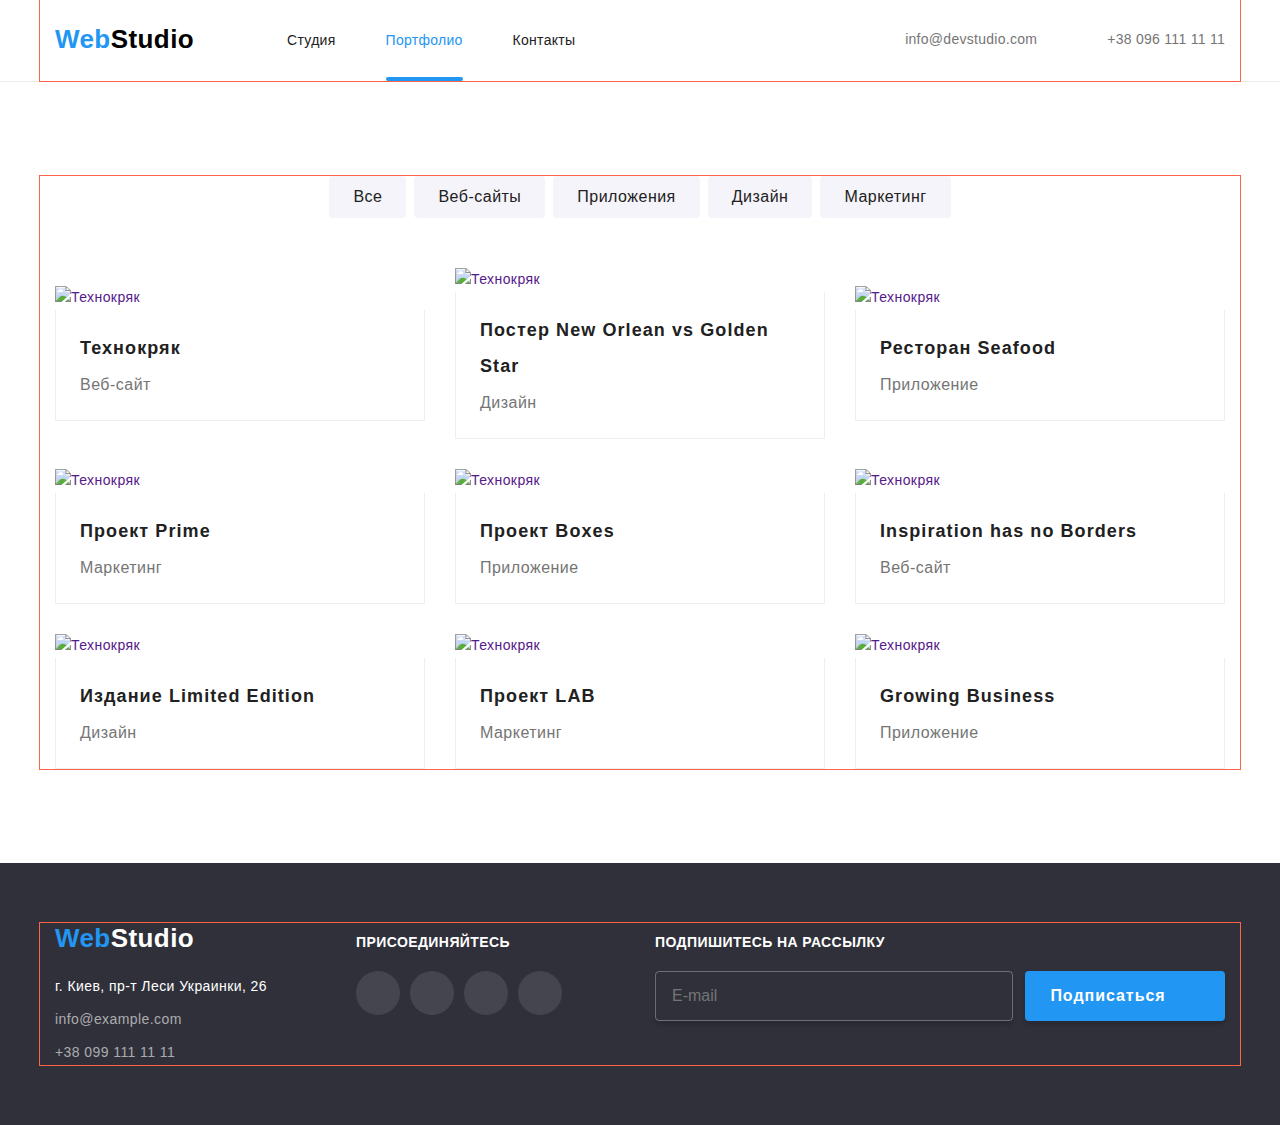
==== portfolio.html @ eb0e1334 "Homework #8" ====
<!DOCTYPE html>
<html lang="ru">
  <head>
    <meta charset="UTF-8" />
    <meta http-equiv="X-UA-Compatible" content="IE=edge" />
    <meta name="viewport" content="width=device-width, initial-scale=1.0" />
    <title>Web studio</title>
    <meta
      name="Web studio"
      content="Веб студия специализирующаяся на создании сайтов"
    />
    <!-- <link rel="preconnect" href="https://fonts.googleapis.com" />
    <link rel="preconnect" href="https://fonts.gstatic.com" crossorigin />
    <link
      href="https://fonts.googleapis.com/css2?family=Raleway:wght@700&family=Roboto:wght@400;500;700;900&display=swap"
      rel="stylesheet"
    />  -->
    <!-- <link
      rel="stylesheet"
      href="https://cdnjs.cloudflare.com/ajax/libs/modern-normalize/1.1.0/modern-normalize.min.css"
    /> -->
    <link rel="stylesheet" href="./css/main.min.css" />
    <!-- <link rel="stylesheet" href="./css/styles.css" /> -->
  </head>
  <body>
    <!--Head with navigation-->
    <header class="header">
      <div class="container header__container">
        <a class="logo logo--height link" href="./index.html"
          ><span class="logo__text">Web</span
          ><span class="logo__text logo__text--black">Studio</span></a
        >
        <nav class="nav">
          <ul class="nav__list nav__list--left list">
            <li class="nav__item nav__item--right">
              <a class="nav__link link" href="./index.html">Студия</a>
            </li>
            <li class="nav__item nav__item--right">
              <a
                class="nav__link nav__link--current link"
                href="./portfolio.html"
                >Портфолио</a
              >
            </li>
            <li class="nav__item nav__item--right">
              <a class="nav__link link" href="#contacts">Контакты</a>
            </li>
          </ul>
        </nav>
        <ul class="contacts contacts--left list">
          <li class="contact contact--right">
            <a class="contact__link link" href="mailto:info@devstudio.com">
              <svg class="contact__icon" width="16" height="12">
                <use href="./images/sprite/icons.svg#icon-envelope"></use>
              </svg>
              info@devstudio.com</a
            >
          </li>
          <li class="contact contact--right">
            <a class="contact__link link" href="tel:380961111111">
              <svg class="contact__icon" width="10" height="16">
                <use href="./images/sprite/icons.svg#icon-smartphone"></use>
              </svg>
              +38 096 111 11 11</a
            >
          </li>
        </ul>
      </div>
    </header>
    <main>
      <!-- Portfolio section -->
      <section class="section">
        <div class="container">
          <h1 class="section__header">Портфолио</h1>
          <ul class="radio list">
            <li class="radio__item">
              <button class="radio__button" type="button">Все</button>
            </li>
            <li class="radio__item">
              <button class="radio__button" type="button">Веб-сайты</button>
            </li>
            <li class="radio__item">
              <button class="radio__button" type="button">Приложения</button>
            </li>
            <li class="radio__item">
              <button class="radio__button" type="button">Дизайн</button>
            </li>
            <li class="radio__item">
              <button class="radio__button" type="button">Маркетинг</button>
            </li>
          </ul>
          <ul class="card-set list">
            <li class="card-set__item">
              <a class="card link" href="">
                <div class="card__thumb">
                  <picture>
                    <source
                      srcset="
                        ./images/portfolio-examples/teckno-370.jpg 370w,
                        ./images/portfolio-examples/teckno-740.jpg 740w
                      "
                      sizes="(min-width: 1200px) 370px"
                      media="(min-width: 1200px)"
                      type="image/jpeg"
                    />
                    <source
                      srcset="
                        ./images/portfolio-tablet/teckno-354.jpg 354w,
                        ./images/portfolio-tablet/teckno-708.jpg 708w
                      "
                      sizes="(min-width: 768px) 354px"
                      media="(min-width: 768px)"
                      type="image/jpeg"
                    />
                    <source
                      srcset="
                        ./images/portfolio-mobile/teckno-450.jpg 450w,
                        ./images/portfolio-mobile/teckno-900.jpg 900w
                      "
                      sizes="(min-width: 480px) 450px"
                      media="(max-width: 767px)"
                      type="image/jpeg"
                    />
                    <img
                      src="./images/portfolio-examples/teckno-370.jpg"
                      alt="Технокряк"
                      width="370"
                    />
                  </picture>
                  <p class="overlay">
                    Ресурс предлагает комплексные предложения с разным уровнем
                    функционала и сервисов. Все это позволит посетителю получить
                    исчерпывающие сведения о компании или частном лице.
                  </p>
                </div>
                <div class="card__desc">
                  <h2 class="card__title">Технокряк</h2>
                  <p class="card__text">Веб-сайт</p>
                </div>
              </a>
            </li>
            <li class="card-set__item">
              <a class="card link" href=""
                ><div class="card__thumb">
                  <picture>
                    <source
                      srcset="
                        ./images/portfolio-examples/poster-370.jpg 370w,
                        ./images/portfolio-examples/poster-740.jpg 740w
                      "
                      sizes="(min-width: 1200px) 370px"
                      media="(min-width: 1200px)"
                      type="image/jpeg"
                    />
                    <source
                      srcset="
                        ./images/portfolio-tablet/poster-354.jpg 354w,
                        ./images/portfolio-tablet/poster-708.jpg 708w
                      "
                      sizes="(min-width: 768px) 354px"
                      media="(min-width: 768px)"
                      type="image/jpeg"
                    />
                    <source
                      srcset="
                        ./images/portfolio-mobile/poster-450.jpg 450w,
                        ./images/portfolio-mobile/poster-900.jpg 900w
                      "
                      sizes="(min-width: 480px) 450px"
                      media="(max-width: 767px)"
                      type="image/jpeg"
                    />
                    <img
                      src="./images/portfolio-examples/poster-370.jpg"
                      alt="Технокряк"
                      width="370"
                    />
                  </picture>
                  <p class="overlay">
                    Ресурс предлагает комплексные предложения с разным уровнем
                    функционала и сервисов. Все это позволит посетителю получить
                    исчерпывающие сведения о компании или частном лице.
                  </p>
                </div>
                <div class="card__desc">
                  <h2 class="card__title">Постер New Orlean vs Golden Star</h2>
                  <p class="card__text">Дизайн</p>
                </div></a
              >
            </li>
            <li class="card-set__item">
              <a class="card link" href=""
                ><div class="card__thumb">
                  <picture>
                    <source
                      srcset="
                        ./images/portfolio-examples/restourant-370.jpg 370w,
                        ./images/portfolio-examples/restourant-740.jpg 740w
                      "
                      sizes="(min-width: 1200px) 370px"
                      media="(min-width: 1200px)"
                      type="image/jpeg"
                    />
                    <source
                      srcset="
                        ./images/portfolio-tablet/restourant-354.jpg 354w,
                        ./images/portfolio-tablet/restourant-708.jpg 708w
                      "
                      sizes="(min-width: 768px) 354px"
                      media="(min-width: 768px)"
                      type="image/jpeg"
                    />
                    <source
                      srcset="
                        ./images/portfolio-mobile/restourant-450.jpg 450w,
                        ./images/portfolio-mobile/restourant-900.jpg 900w
                      "
                      sizes="(min-width: 480px) 450px"
                      media="(max-width: 767px)"
                      type="image/jpeg"
                    />
                    <img
                      src="./images/portfolio-examples/restourant-370.jpg"
                      alt="Технокряк"
                      width="370"
                    />
                  </picture>
                  <p class="overlay">
                    Ресурс предлагает комплексные предложения с разным уровнем
                    функционала и сервисов. Все это позволит посетителю получить
                    исчерпывающие сведения о компании или частном лице.
                  </p>
                </div>
                <div class="card__desc">
                  <h2 class="card__title">Ресторан Seafood</h2>
                  <p class="card__text">Приложение</p>
                </div></a
              >
            </li>
            <li class="card-set__item">
              <a class="card link" href="">
                <div class="card__thumb">
                  <picture>
                    <source
                      srcset="
                        ./images/portfolio-examples/prime-370.jpg 370w,
                        ./images/portfolio-examples/prime-740.jpg 740w
                      "
                      sizes="(min-width: 1200px) 370px"
                      media="(min-width: 1200px)"
                      type="image/jpeg"
                    />
                    <source
                      srcset="
                        ./images/portfolio-tablet/prime-354.jpg 354w,
                        ./images/portfolio-tablet/prime-708.jpg 708w
                      "
                      sizes="(min-width: 768px) 354px"
                      media="(min-width: 768px)"
                      type="image/jpeg"
                    />
                    <source
                      srcset="
                        ./images/portfolio-mobile/prime-450.jpg 450w,
                        ./images/portfolio-mobile/prime-900.jpg 900w
                      "
                      sizes="(min-width: 480px) 450px"
                      media="(max-width: 767px)"
                      type="image/jpeg"
                    />
                    <img
                      src="./images/portfolio-examples/prime-370.jpg"
                      alt="Технокряк"
                      width="370"
                    />
                  </picture>
                  <p class="overlay">
                    Ресурс предлагает комплексные предложения с разным уровнем
                    функционала и сервисов. Все это позволит посетителю получить
                    исчерпывающие сведения о компании или частном лице.
                  </p>
                </div>
                <div class="card__desc">
                  <h2 class="card__title">Проект Prime</h2>
                  <p class="card__text">Маркетинг</p>
                </div></a
              >
            </li>
            <li class="card-set__item">
              <a class="card link" href="">
                <div class="card__thumb">
                  <picture>
                    <source
                      srcset="
                        ./images/portfolio-examples/boxes-370.jpg 370w,
                        ./images/portfolio-examples/boxes-740.jpg 740w
                      "
                      sizes="(min-width: 1200px) 370px"
                      media="(min-width: 1200px)"
                      type="image/jpeg"
                    />
                    <source
                      srcset="
                        ./images/portfolio-tablet/boxes-354.jpg 354w,
                        ./images/portfolio-tablet/boxes-708.jpg 708w
                      "
                      sizes="(min-width: 768px) 354px"
                      media="(min-width: 768px)"
                      type="image/jpeg"
                    />
                    <source
                      srcset="
                        ./images/portfolio-mobile/boxes-450.jpg 450w,
                        ./images/portfolio-mobile/boxes-900.jpg 900w
                      "
                      sizes="(min-width: 480px) 450px"
                      media="(max-width: 767px)"
                      type="image/jpeg"
                    />
                    <img
                      src="./images/portfolio-examples/boxes-370.jpg"
                      alt="Технокряк"
                      width="370"
                    />
                  </picture>
                  <p class="overlay">
                    Ресурс предлагает комплексные предложения с разным уровнем
                    функционала и сервисов. Все это позволит посетителю получить
                    исчерпывающие сведения о компании или частном лице.
                  </p>
                </div>
                <div class="card__desc">
                  <h2 class="card__title">Проект Boxes</h2>
                  <p class="card__text">Приложение</p>
                </div></a
              >
            </li>
            <li class="card-set__item">
              <a class="card link" href="">
                <div class="card__thumb">
                  <picture>
                    <source
                      srcset="
                        ./images/portfolio-examples/inspiration-370.jpg 370w,
                        ./images/portfolio-examples/inspiration-740.jpg 740w
                      "
                      sizes="(min-width: 1200px) 370px"
                      media="(min-width: 1200px)"
                      type="image/jpeg"
                    />
                    <source
                      srcset="
                        ./images/portfolio-tablet/inspiration-354.jpg 354w,
                        ./images/portfolio-tablet/inspiration-708.jpg 708w
                      "
                      sizes="(min-width: 768px) 354px"
                      media="(min-width: 768px)"
                      type="image/jpeg"
                    />
                    <source
                      srcset="
                        ./images/portfolio-mobile/inspiration-450.jpg 450w,
                        ./images/portfolio-mobile/inspiration-900.jpg 900w
                      "
                      sizes="(min-width: 480px) 450px"
                      media="(max-width: 767px)"
                      type="image/jpeg"
                    />
                    <img
                      src="./images/portfolio-examples/inspiration-370.jpg"
                      alt="Технокряк"
                      width="370"
                    />
                  </picture>
                  <p class="overlay">
                    Ресурс предлагает комплексные предложения с разным уровнем
                    функционала и сервисов. Все это позволит посетителю получить
                    исчерпывающие сведения о компании или частном лице.
                  </p>
                </div>
                <div class="card__desc">
                  <h2 class="card__title">Inspiration has no Borders</h2>
                  <p class="card__text">Веб-сайт</p>
                </div></a
              >
            </li>
            <li class="card-set__item">
              <a class="card link" href="">
                <div class="card__thumb">
                  <picture>
                    <source
                      srcset="
                        ./images/portfolio-examples/limited-edition-370.jpg 370w,
                        ./images/portfolio-examples/limited-edition-740.jpg 740w
                      "
                      sizes="(min-width: 1200px) 370px"
                      media="(min-width: 1200px)"
                      type="image/jpeg"
                    />
                    <source
                      srcset="
                        ./images/portfolio-tablet/limited-edition-354.jpg 354w,
                        ./images/portfolio-tablet/limited-edition-708.jpg 708w
                      "
                      sizes="(min-width: 768px) 354px"
                      media="(min-width: 768px)"
                      type="image/jpeg"
                    />
                    <source
                      srcset="
                        ./images/portfolio-mobile/limited-edition-450.jpg 450w,
                        ./images/portfolio-mobile/limited-edition-900.jpg 900w
                      "
                      sizes="(min-width: 480px) 450px"
                      media="(max-width: 767px)"
                      type="image/jpeg"
                    />
                    <img
                      src="./images/portfolio-examples/limited-edition-370.jpg"
                      alt="Технокряк"
                      width="370"
                    />
                  </picture>
                  <p class="overlay">
                    Ресурс предлагает комплексные предложения с разным уровнем
                    функционала и сервисов. Все это позволит посетителю получить
                    исчерпывающие сведения о компании или частном лице.
                  </p>
                </div>
                <div class="card__desc">
                  <h2 class="card__title">Издание Limited Edition</h2>
                  <p class="card__text">Дизайн</p>
                </div></a
              >
            </li>
            <li class="card-set__item">
              <a class="card link" href="">
                <div class="card__thumb">
                  <picture>
                    <source
                      srcset="
                        ./images/portfolio-examples/lab-370.jpg 370w,
                        ./images/portfolio-examples/lab-740.jpg 740w
                      "
                      sizes="(min-width: 1200px) 370px"
                      media="(min-width: 1200px)"
                      type="image/jpeg"
                    />
                    <source
                      srcset="
                        ./images/portfolio-tablet/lab-354.jpg 354w,
                        ./images/portfolio-tablet/lab-708.jpg 708w
                      "
                      sizes="(min-width: 768px) 354px"
                      media="(min-width: 768px)"
                      type="image/jpeg"
                    />
                    <source
                      srcset="
                        ./images/portfolio-mobile/lab-450.jpg 450w,
                        ./images/portfolio-mobile/lab-900.jpg 900w
                      "
                      sizes="(min-width: 480px) 450px"
                      media="(max-width: 767px)"
                      type="image/jpeg"
                    />
                    <img
                      src="./images/portfolio-examples/lab-370.jpg"
                      alt="Технокряк"
                      width="370"
                    />
                  </picture>
                  <p class="overlay">
                    Ресурс предлагает комплексные предложения с разным уровнем
                    функционала и сервисов. Все это позволит посетителю получить
                    исчерпывающие сведения о компании или частном лице.
                  </p>
                </div>
                <div class="card__desc">
                  <h2 class="card__title">Проект LAB</h2>
                  <p class="card__text">Маркетинг</p>
                </div>
              </a>
            </li>
            <li class="card-set__item">
              <a class="card link" href="">
                <div class="card__thumb">
                  <picture>
                    <source
                      srcset="
                        ./images/portfolio-examples/business-370.jpg 370w,
                        ./images/portfolio-examples/business-740.jpg 740w
                      "
                      sizes="(min-width: 1200px) 370px"
                      media="(min-width: 1200px)"
                      type="image/jpeg"
                    />
                    <source
                      srcset="
                        ./images/portfolio-tablet/business-354.jpg 354w,
                        ./images/portfolio-tablet/business-708.jpg 708w
                      "
                      sizes="(min-width: 768px) 354px"
                      media="(min-width: 768px)"
                      type="image/jpeg"
                    />
                    <source
                      srcset="
                        ./images/portfolio-mobile/business-450.jpg 450w,
                        ./images/portfolio-mobile/business-900.jpg 900w
                      "
                      sizes="(min-width: 480px) 450px"
                      media="(max-width: 767px)"
                      type="image/jpeg"
                    />
                    <img
                      src="./images/portfolio-examples/business-370.jpg"
                      alt="Технокряк"
                      width="370"
                    />
                  </picture>
                  <p class="overlay">
                    Ресурс предлагает комплексные предложения с разным уровнем
                    функционала и сервисов. Все это позволит посетителю получить
                    исчерпывающие сведения о компании или частном лице.
                  </p>
                </div>
                <div class="card__desc">
                  <h2 class="card__title">Growing Business</h2>
                  <p class="card__text">Приложение</p>
                </div>
              </a>
            </li>
          </ul>
        </div>
      </section>
      <!-- Adress -->
      <footer class="footer">
        <div class="container footer__container">
          <div class="footer__adress-container">
            <div class="adress-container">
              <a class="logo logo--bottom link" href="" target="_blank"
                ><span class="logo__text">Web</span
                ><span class="logo__text logo__text--white">Studio</span></a
              >

              <address class="adress" id="contacts">
                <ul class="adress__list list">
                  <li class="adress__item adress__item--bottom">
                    <a
                      class="adress__link adress__link--white link"
                      href="https://goo.gl/maps/BnNHAbbFomZLCkPk6"
                      target="_blank"
                      rel="noreferrer noopener"
                    >
                      г. Киев, пр-т Леси Украинки, 26</a
                    >
                  </li>
                  <li class="adress__item adress__item--bottom">
                    <a
                      class="adress__link adress__link--transp link"
                      href="mailto:info@example.com"
                      >info@example.com</a
                    >
                  </li>
                  <li class="adress__item adress__item--bottom">
                    <a
                      class="adress__link adress__link--transp link"
                      href="tel:+380991111111"
                      >+38 099 111 11 11</a
                    >
                  </li>
                </ul>
              </address>
            </div>
            <div class="encourage-box">
              <p class="encourage-box__title">Присоединяйтесь</p>
              <ul class="social-list list">
                <li class="social-list__item social-list__item--left">
                  <a class="social-list__link social-list__link--white" href="">
                    <svg class="social-list__icon" width="20" height="20">
                      <use
                        href="./images/sprite/icons.svg#icon-instagram"
                      ></use>
                    </svg>
                  </a>
                </li>
                <li class="social-list__item social-list__item--left">
                  <a class="social-list__link social-list__link--white" href="">
                    <svg class="social-list__icon" width="20" height="20">
                      <use href="./images/sprite/icons.svg#icon-twitter"></use>
                    </svg>
                  </a>
                </li>
                <li class="social-list__item social-list__item--left">
                  <a class="social-list__link social-list__link--white" href="">
                    <svg class="social-list__icon" width="20px" height="20px">
                      <use href="./images/sprite/icons.svg#icon-facebook"></use>
                    </svg>
                  </a>
                </li>
                <li class="social-list__item social-list__item--left">
                  <a class="social-list__link social-list__link--white" href="">
                    <svg class="social-list__icon" width="20" height="20">
                      <use href="./images/sprite/icons.svg#icon-linkedin"></use>
                    </svg>
                  </a>
                </li>
              </ul>
            </div>
          </div>
          <form class="subscribe-form">
            <div class="subscribe-form__thumb">
              <label class="subscribe-form__label" for="subscribe"
                >Подпишитесь на рассылку</label
              >
              <input
                class="subscribe-form__input"
                type="email"
                name="mail"
                id="subscribe"
                placeholder="E-mail"
                autocomplete="on"
              />
            </div>
            <button class="button subscribe-form__button" type="submit">
              Подписаться
              <svg class="subscribe-form__icon" width="24" height="24">
                <use href="./images/sprite/icons.svg#icon-send"></use>
              </svg>
            </button>
          </form>
        </div>
      </footer>
    </main>
    <div class="menu-container" id="menu-container" data-menu>
      <nav class="menu-container__nav">
        <ul class="menu-container__list menu-container__list--left list">
          <li class="menu-container__item menu-container__item--margin">
            <a class="menu-container__link link" href="./index.html">Студия</a>
          </li>
          <li class="menu-container__item menu-container__item--margin">
            <a
              class="menu-container__link menu-container__link--current link"
              href="./portfolio.html"
              >Портфолио</a
            >
          </li>
          <li class="menu-container__item menu-container__item--margin">
            <a class="menu-container__link link" href="#contacts">Контакты</a>
          </li>
        </ul>
      </nav>
      <ul
        class="menu-container__contacts menu-container__contacts--margin list"
      >
        <li class="menu-container__contact menu-container__contact--margin">
          <a
            class="menu-container__contact-link link"
            href="mailto:info@devstudio.com"
          >
            info@devstudio.com</a
          >
        </li>
        <li class="menu-container__contact menu-container__contact--margin">
          <a
            class="menu-container__contact-link menu-container__contact-link--grey link"
            href="tel:380961111111"
          >
            +38 096 111 11 11</a
          >
        </li>
      </ul>
      <ul class="menu-container__contact-list list">
        <li class="menu-container__contact-item menu-container__item--margin">
          <a class="menu-container__social-link link" href="">Twitter</a>
        </li>
        <li class="menu-container__contact-item menu-container__item--margin">
          <a class="menu-container__social-link link" href="">Instagram</a>
        </li>
        <li class="menu-container__contact-item menu-container__item--margin">
          <a class="menu-container__social-link link" href="">Facebook</a>
        </li>
        <li class="menu-container__contact-item menu-container__item--margin">
          <a class="menu-container__social-link link" href="">LinkedIn</a>
        </li>
      </ul>
    </div>
    <button
      class="menu-btn"
      type="button"
      aria-expanded="false"
      aria-controls="menu-container"
      data-menu-button
    >
      <svg width="40" height="40" aria-label="Переключатель мобильного меню">
        <use
          class="menu__close-icon"
          href="./images/sprite/icons.svg#close_mobile"
        ></use>
        <use
          class="menu__menu-icon"
          href="./images/sprite/icons.svg#menu_mobile"
        ></use>
      </svg>
    </button>
    <script src="./menu.js"></script>
  </body>
</html>
---- css/main.min.css ----
/*! modern-normalize v1.1.0 | MIT License | https://github.com/sindresorhus/modern-normalize */*,::before,::after{-webkit-box-sizing:border-box;box-sizing:border-box}html{line-height:1.15;-webkit-text-size-adjust:100%;-moz-tab-size:4;-o-tab-size:4;tab-size:4}body{margin:0;font-family:system-ui,-apple-system,"Segoe UI",Roboto,Helvetica,Arial,sans-serif,"Apple Color Emoji","Segoe UI Emoji"}hr{height:0;color:inherit}abbr[title]{-webkit-text-decoration:underline dotted;text-decoration:underline dotted}b,strong{font-weight:bolder}code,kbd,samp,pre{font-family:ui-monospace,SFMono-Regular,Consolas,"Liberation Mono",Menlo,monospace;font-size:1em}small{font-size:80%}sub,sup{font-size:75%;line-height:0;position:relative;vertical-align:baseline}sub{bottom:-0.25em}sup{top:-0.5em}table{text-indent:0;border-color:inherit}button,input,optgroup,select,textarea{font-family:inherit;font-size:100%;line-height:1.15;margin:0}button,select{text-transform:none}button,[type=button],[type=reset],[type=submit]{-webkit-appearance:button}::-moz-focus-inner{border-style:none;padding:0}:-moz-focusring{outline:1px dotted ButtonText}:-moz-ui-invalid{box-shadow:none}legend{padding:0}progress{vertical-align:baseline}::-webkit-inner-spin-button,::-webkit-outer-spin-button{height:auto}[type=search]{-webkit-appearance:textfield;outline-offset:-2px}::-webkit-search-decoration{-webkit-appearance:none}::-webkit-file-upload-button{-webkit-appearance:button;font:inherit}summary{display:list-item}@font-face{font-family:"Roboto";font-style:normal;font-weight:400;src:url("../fonts/roboto-v30-latin-ext_latin_cyrillic-ext_cyrillic-regular.eot");src:local(""),url("../fonts/roboto-v30-latin-ext_latin_cyrillic-ext_cyrillic-regular.eot?#iefix") format("embedded-opentype"),url("../fonts/roboto-v30-latin-ext_latin_cyrillic-ext_cyrillic-regular.woff2") format("woff2"),url("../fonts/roboto-v30-latin-ext_latin_cyrillic-ext_cyrillic-regular.woff") format("woff"),url("../fonts/roboto-v30-latin-ext_latin_cyrillic-ext_cyrillic-regular.ttf") format("truetype"),url("../fonts/roboto-v30-latin-ext_latin_cyrillic-ext_cyrillic-regular.svg#Roboto") format("svg")}@font-face{font-family:"Roboto";font-style:normal;font-weight:500;src:url("../fonts/roboto-v30-latin-ext_latin_cyrillic-ext_cyrillic-500.eot");src:local(""),url("../fonts/roboto-v30-latin-ext_latin_cyrillic-ext_cyrillic-500.eot?#iefix") format("embedded-opentype"),url("../fonts/roboto-v30-latin-ext_latin_cyrillic-ext_cyrillic-500.woff2") format("woff2"),url("../fonts/roboto-v30-latin-ext_latin_cyrillic-ext_cyrillic-500.woff") format("woff"),url("../fonts/roboto-v30-latin-ext_latin_cyrillic-ext_cyrillic-500.ttf") format("truetype"),url("../fonts/roboto-v30-latin-ext_latin_cyrillic-ext_cyrillic-500.svg#Roboto") format("svg")}@font-face{font-family:"Roboto";font-style:normal;font-weight:700;src:url("../fonts/roboto-v30-latin-ext_latin_cyrillic-ext_cyrillic-700.eot");src:local(""),url("../fonts/roboto-v30-latin-ext_latin_cyrillic-ext_cyrillic-700.eot?#iefix") format("embedded-opentype"),url("../fonts/roboto-v30-latin-ext_latin_cyrillic-ext_cyrillic-700.woff2") format("woff2"),url("../fonts/roboto-v30-latin-ext_latin_cyrillic-ext_cyrillic-700.woff") format("woff"),url("../fonts/roboto-v30-latin-ext_latin_cyrillic-ext_cyrillic-700.ttf") format("truetype"),url("../fonts/roboto-v30-latin-ext_latin_cyrillic-ext_cyrillic-700.svg#Roboto") format("svg")}@font-face{font-family:"Roboto";font-style:normal;font-weight:900;src:url("../fonts/roboto-v30-latin-ext_latin_cyrillic-ext_cyrillic-900.eot");src:local(""),url("../fonts/roboto-v30-latin-ext_latin_cyrillic-ext_cyrillic-900.eot?#iefix") format("embedded-opentype"),url("../fonts/roboto-v30-latin-ext_latin_cyrillic-ext_cyrillic-900.woff2") format("woff2"),url("../fonts/roboto-v30-latin-ext_latin_cyrillic-ext_cyrillic-900.woff") format("woff"),url("../fonts/roboto-v30-latin-ext_latin_cyrillic-ext_cyrillic-900.ttf") format("truetype"),url("../fonts/roboto-v30-latin-ext_latin_cyrillic-ext_cyrillic-900.svg#Roboto") format("svg")}@font-face{font-family:"Raleway";font-style:normal;font-weight:700;src:url("../fonts/raleway-v27-latin-ext_latin_cyrillic-ext_cyrillic-700.eot");src:local(""),url("../fonts/raleway-v27-latin-ext_latin_cyrillic-ext_cyrillic-700.eot?#iefix") format("embedded-opentype"),url("../fonts/raleway-v27-latin-ext_latin_cyrillic-ext_cyrillic-700.woff2") format("woff2"),url("../fonts/raleway-v27-latin-ext_latin_cyrillic-ext_cyrillic-700.woff") format("woff"),url("../fonts/raleway-v27-latin-ext_latin_cyrillic-ext_cyrillic-700.ttf") format("truetype"),url("../fonts/raleway-v27-latin-ext_latin_cyrillic-ext_cyrillic-700.svg#Raleway") format("svg")}:root{--main-text-color: #757575;--secondary-text-color: #212121;--logo-part-color: #2196f3;--main-color: #ffffff;--bcnd-col: #f5f4fa;--main-font: "Roboto";--secondary-font: "Raleway";--main-font-weight: 400}h1,h2,h3,p{margin:0}.list{list-style:none;margin:0;padding-left:0}.link{text-decoration:none}body{font-family:var(--main-font),sans-serif;font-size:14px;line-height:1.71;letter-spacing:.03em;font-weight:var(--main-font-weight);color:var(--main-text-color);background-color:var(--main-color)}img{display:block;width:100%;height:auto}.section{padding-top:94px;padding-bottom:94px}@media screen and (max-width: 767px){.section{padding-top:60px;padding-bottom:60px}}.container{padding:0 15px;margin-left:auto;margin-right:auto;outline:1px solid tomato}@media screen and (min-width: 480px){.container{width:480px}}@media screen and (min-width: 768px){.container{width:768px}}@media screen and (min-width: 1200px){.container{width:1200px}}.modal-check__checkbox,.benefits__title,.section__header{position:absolute;width:1px;height:1px;margin:-1px;border:0;padding:0;white-space:nowrap;-webkit-clip-path:inset(100%);clip-path:inset(100%);clip:rect(0 0 0 0);overflow:hidden}.header{border-bottom:1px solid #ececec}@media screen and (min-width: 768px){.header__container{display:-webkit-box;display:-ms-flexbox;display:flex;-webkit-box-align:center;-ms-flex-align:center;align-items:center}}@media screen and (min-width: 1200px){.header__container{display:-webkit-box;display:-ms-flexbox;display:flex;-webkit-box-align:center;-ms-flex-align:center;align-items:center}}@media screen and (max-with: 767px){.header__container{position:relative}}@media screen and (max-width: 767px){.nav,.contacts{display:none}}@media screen and (min-width: 768px){.nav{display:-webkit-box;display:-ms-flexbox;display:flex;-webkit-box-align:center;-ms-flex-align:center;align-items:center}.nav__list--left{margin-left:88px}.nav__list{display:-webkit-box;display:-ms-flexbox;display:flex}.nav__item--right:not(:last-child){margin-right:50px}.nav__link{padding-top:32px;padding-bottom:32px;font-weight:500;line-height:1.14;letter-spacing:.02em;color:var(--secondary-text-color)}}@media screen and (min-width: 1200px){.nav__list--left{margin-left:93px}}.contacts--left{margin-left:auto}@media screen and (max-width: 1199px){.contacts{margin-top:21px;margin-bottom:21px}}@media screen and (min-width: 1200px){.contacts{display:-webkit-box;display:-ms-flexbox;display:flex}}@media screen and (max-width: 1199px){.contact:not(:last-child){margin-bottom:10px}}@media screen and (min-width: 768px){.contact__link{display:-webkit-box;display:-ms-flexbox;display:flex;-webkit-box-align:center;-ms-flex-align:center;align-items:center;color:var(--main-text-color);fill:var(--main-text-color);font-weight:500;font-size:12px;line-height:1.17;letter-spacing:.02em}}@media screen and (min-width: 1200px){.contact--right:not(:last-child){margin-right:50px}.contact__link{display:-webkit-box;display:-ms-flexbox;display:flex;-webkit-box-align:center;-ms-flex-align:center;align-items:center;color:var(--main-text-color);fill:var(--main-text-color);padding-top:32px;padding-bottom:32px;font-weight:500;font-size:14px;line-height:1.14}}@media screen and (min-width: 768px){.contact__icon{fill:currentColor;margin-right:8px}}@media screen and (min-width: 1200px){.contact__icon{margin-right:10px}}.hero{text-align:center;background-repeat:no-repeat;background-position:center;background-color:#c4c4c4;background-size:480px 400px;padding-top:118px;padding-bottom:118px}@media screen and (max-width: 767px){.hero{background-image:-webkit-gradient(linear, left top, left bottom, from(rgba(47, 48, 58, 0.4)), to(rgba(47, 48, 58, 0.4))),url(../../images/hero-mobile/img-480.jpg);background-image:linear-gradient(rgba(47, 48, 58, 0.4), rgba(47, 48, 58, 0.4)),url(../../images/hero-mobile/img-480.jpg)}}@media screen and (max-width: 767px)and (min-device-pixel-ratio: 2),screen and (max-width: 767px)and (-webkit-min-device-pixel-ratio: 2),screen and (max-width: 767px)and (min-resolution: 192dpi),screen and (max-width: 767px)and (min-resolution: 2dppx){.hero{background-image:-webkit-gradient(linear, left top, left bottom, from(rgba(47, 48, 58, 0.4)), to(rgba(47, 48, 58, 0.4))),url(../../images/hero-mobile/img-960.jpg);background-image:linear-gradient(rgba(47, 48, 58, 0.4), rgba(47, 48, 58, 0.4)),url(../../images/hero-mobile/img-960.jpg)}}.hero__heading{display:inline-block;width:360px;font-family:var(--main-font),sans-serif;font-weight:900;font-size:26px;line-height:1.62;text-align:center;letter-spacing:.06em;text-transform:uppercase;color:var(--main-color);margin-bottom:30px}@media screen and (min-width: 768px){.hero{background-image:-webkit-gradient(linear, left top, left bottom, from(rgba(47, 48, 58, 0.4)), to(rgba(47, 48, 58, 0.4))),url(../../images/hero-tablet/Img-768.jpg);background-image:linear-gradient(rgba(47, 48, 58, 0.4), rgba(47, 48, 58, 0.4)),url(../../images/hero-tablet/Img-768.jpg);background-size:768px 400px}}@media screen and (min-width: 768px)and (min-device-pixel-ratio: 2),screen and (min-width: 768px)and (-webkit-min-device-pixel-ratio: 2),screen and (min-width: 768px)and (min-resolution: 192dpi),screen and (min-width: 768px)and (min-resolution: 2dppx){.hero{background-image:-webkit-gradient(linear, left top, left bottom, from(rgba(47, 48, 58, 0.4)), to(rgba(47, 48, 58, 0.4))),url(../../images/hero-tablet/img-1536.jpg);background-image:linear-gradient(rgba(47, 48, 58, 0.4), rgba(47, 48, 58, 0.4)),url(../../images/hero-tablet/img-1536.jpg)}}@media screen and (min-width: 1200px){.hero{background-size:1600px 600px;padding-top:200px;padding-bottom:200px;background-image:-webkit-gradient(linear, left top, left bottom, from(rgba(47, 48, 58, 0.4)), to(rgba(47, 48, 58, 0.4))),url(../../images/hero/img-1600.jpg);background-image:linear-gradient(rgba(47, 48, 58, 0.4), rgba(47, 48, 58, 0.4)),url(../../images/hero/img-1600.jpg)}}@media screen and (min-width: 1200px)and (min-device-pixel-ratio: 2),screen and (min-width: 1200px)and (-webkit-min-device-pixel-ratio: 2),screen and (min-width: 1200px)and (min-resolution: 192dpi),screen and (min-width: 1200px)and (min-resolution: 2dppx){.hero{background-image:-webkit-gradient(linear, left top, left bottom, from(rgba(47, 48, 58, 0.4)), to(rgba(47, 48, 58, 0.4))),url(../../images/hero/Img-3200.jpg);background-image:linear-gradient(rgba(47, 48, 58, 0.4), rgba(47, 48, 58, 0.4)),url(../../images/hero/Img-3200.jpg)}}@media screen and (min-width: 1200px){.hero__heading{width:698px;font-size:44px;line-height:1.36}}@media screen and (min-width: 768px)and (max-width: 1199px){.benefits__list{display:-webkit-box;display:-ms-flexbox;display:flex;-webkit-box-pack:center;-ms-flex-pack:center;justify-content:center;-ms-flex-wrap:wrap;flex-wrap:wrap;gap:30px}}@media screen and (min-width: 1200px){.benefits__list{display:-webkit-box;display:-ms-flexbox;display:flex}.benefits__item--left:not(:first-child){margin-left:30px}}@media screen and (max-width: 767px){.benefits__item:not(:last-child){margin-bottom:30px}}@media screen and (max-width: 767px),screen and (min-width: 1200px){.benefits__item{width:100%}}@media screen and (min-width: 768px)and (max-width: 1199px){.benefits__item{-ms-flex-preferred-size:calc((100% - 30px)/2);flex-basis:calc((100% - 30px)/2)}}.benefits__thumb{display:-webkit-box;display:-ms-flexbox;display:flex;-webkit-box-pack:center;-ms-flex-pack:center;justify-content:center;-webkit-box-align:center;-ms-flex-align:center;align-items:center;background:#f5f4fa;border-radius:4px;height:120px;margin-bottom:30px}.benefits__icon{display:block}@media screen and (max-width: 767px){.benefits__heading{text-align:center}}.benefits__heading{font-size:14px;line-height:1.14;text-transform:uppercase;color:var(--secondary-text-color);margin-bottom:10px}.activity{padding-top:0}@media screen and (max-width: 1199px){.activity{display:none}}.activity__list{display:-webkit-box;display:-ms-flexbox;display:flex}.activity__item{position:relative;z-index:1}.activity__item--left:not(:first-child){margin-left:30px}.activity__text{display:-webkit-box;display:-ms-flexbox;display:flex;-webkit-box-align:center;-ms-flex-align:center;align-items:center;-webkit-box-pack:center;-ms-flex-pack:center;justify-content:center;position:absolute;bottom:0;height:70px;width:100%;font-weight:700;line-height:1.14;text-align:center;text-transform:uppercase;color:var(--main-color);background-color:rgba(47,48,58,.8)}.team-section{background-color:var(--bcnd-col)}.team-section__item{background-color:var(--main-color);text-align:center;-webkit-box-shadow:0px 1px 3px rgba(0,0,0,.12),0px 1px 1px rgba(0,0,0,.14),0px 2px 1px rgba(0,0,0,.2);box-shadow:0px 1px 3px rgba(0,0,0,.12),0px 1px 1px rgba(0,0,0,.14),0px 2px 1px rgba(0,0,0,.2);border-bottom-left-radius:4px;border-bottom-right-radius:4px}@media screen and (max-width: 767px){.team-section__item--right:not(:last-child){margin-bottom:30px}}@media screen and (min-width: 768px)and (max-width: 1199px){.team-section__item{-ms-flex-preferred-size:calc((100% - 30px)/2);flex-basis:calc((100% - 30px)/2)}}@media screen and (min-width: 1200px){.team-section__item--right:not(:first-child){margin-left:30px}}.team-section__photo{margin-bottom:30px}.team-section__heading{font-weight:500;font-size:16px;line-height:1.2;color:var(--secondary-text-color);margin-bottom:10px}.team-section__text{font-size:16px;line-height:1.2;letter-spacing:.03em;color:var(--main-text-color);margin-bottom:16px}.team-section__list{display:-webkit-box;display:-ms-flexbox;display:flex}@media screen and (max-width: 767px){.team-section__list{-webkit-box-orient:vertical;-webkit-box-direction:normal;-ms-flex-direction:column;flex-direction:column}}@media screen and (min-width: 768px)and (max-width: 1199px){.team-section__list{-ms-flex-wrap:wrap;flex-wrap:wrap;gap:30px}}.customers-list{display:-webkit-box;display:-ms-flexbox;display:flex;-webkit-box-pack:center;-ms-flex-pack:center;justify-content:center}@media screen and (max-width: 1199px){.customers-list{-ms-flex-wrap:wrap;flex-wrap:wrap;gap:30px}}.customers-list__icon{display:block;fill:currentColor}.customers-list__item{height:92px}@media screen and (max-width: 767px){.customers-list__item{-ms-flex-preferred-size:calc((100% - 30px)/2);flex-basis:calc((100% - 30px)/2)}}@media screen and (min-width: 768px){.customers-list__item{-ms-flex-preferred-size:calc((100% - 60px)/3);flex-basis:calc((100% - 60px)/3)}}@media screen and (min-width: 1200px){.customers-list__item{max-width:170px}.customers-list__item--right:not(:last-child){margin-right:30px}}.customers-list__link{display:-webkit-box;display:-ms-flexbox;display:flex;-webkit-box-pack:center;-ms-flex-pack:center;justify-content:center;-webkit-box-align:center;-ms-flex-align:center;align-items:center;width:100%;height:100%;border:1px solid #afb1b8;border-radius:4px;color:#afb1b8;-webkit-transition-property:color,border-color;transition-property:color,border-color;-webkit-transition-duration:250ms;transition-duration:250ms;-webkit-transition-timing-function:cubic-bezier(0.4, 0, 0.2, 1);transition-timing-function:cubic-bezier(0.4, 0, 0.2, 1)}.customers-list__link:hover,.customers-list__link:focus{color:var(--logo-part-color);border-color:var(--logo-part-color)}.footer{background-color:#2f303a;padding-top:60px;padding-bottom:60px}.footer__container{display:-webkit-box;display:-ms-flexbox;display:flex;-webkit-box-align:baseline;-ms-flex-align:baseline;align-items:baseline}@media screen and (max-width: 1199px){.footer__container{-webkit-box-orient:vertical;-webkit-box-direction:normal;-ms-flex-direction:column;flex-direction:column;-webkit-box-pack:center;-ms-flex-pack:center;justify-content:center;-webkit-box-align:center;-ms-flex-align:center;align-items:center}}.footer__adress-container{display:-webkit-box;display:-ms-flexbox;display:flex}@media screen and (min-width: 768px){.footer__adress-container{-webkit-box-align:baseline;-ms-flex-align:baseline;align-items:baseline}}@media screen and (max-width: 767px){.footer__adress-container{-webkit-box-orient:vertical;-webkit-box-direction:normal;-ms-flex-direction:column;flex-direction:column;-webkit-box-align:center;-ms-flex-align:center;align-items:center}}@media screen and (max-width: 1199px){.footer__adress-container{margin-bottom:60px;text-align:center}}@media screen and (max-width: 767px){.adress-container{margin-bottom:60px}}.adress{width:231px}.adress__item--bottom:not(:last-child){margin-bottom:9px}.adress__link{font-style:normal}.adress__link--white{color:var(--main-color)}.adress__link--transp{color:rgba(255,255,255,.6)}@media screen and (min-width: 768px){.encourage-box{margin-left:165px}}@media screen and (min-width: 1200px){.encourage-box{margin-left:70px}}.encourage-box__title{font-weight:700;line-height:1.14;text-transform:uppercase;color:var(--main-color);margin-bottom:20px}.card-set{display:-webkit-box;display:-ms-flexbox;display:flex;-ms-flex-wrap:wrap;flex-wrap:wrap;-webkit-box-pack:center;-ms-flex-pack:center;justify-content:center;-webkit-box-align:center;-ms-flex-align:center;align-items:center}.card-set__item{background-color:var(--main-color);-ms-flex-preferred-size:calc((100% - 60px)/3);flex-basis:calc((100% - 60px)/3);margin-right:30px;margin-bottom:30px}.card-set__item:nth-child(3n){margin-right:0}.card-set__item:nth-last-child(-n+3){margin-bottom:0}.logo{display:inline-block}.logo--height{padding-top:16px;padding-bottom:16px}@media screen and (min-width: 768px){.logo--height{padding-top:26px;padding-bottom:26px}}@media screen and (min-width: 1200px){.logo--height{padding-top:24px;padding-bottom:25px}}.logo__text{font-family:var(--secondary-font),sans-serif;font-weight:700;font-size:24px;line-height:1.17;color:var(--logo-part-color)}.logo__text--white{color:var(--main-color)}.logo__text--black{color:#000}@media screen and (min-width: 1200px){.logo__text{font-size:26px;line-height:1.2}}.logo--bottom{display:block;margin-bottom:20px}.title{font-size:28px;line-height:1.17;text-align:center;letter-spacing:.03em;color:var(--secondary-text-color);margin-bottom:30px}@media screen and (min-width: 1200px){.title{margin-bottom:50px;font-size:36px}}.button{display:block;width:200px;height:50px;margin-left:auto;margin-right:auto;font-weight:700;font-size:16px;line-height:1.88;text-align:center;letter-spacing:.06em;background-color:var(--logo-part-color);color:var(--main-color);cursor:pointer;-webkit-box-shadow:0px 4px 4px rgba(0,0,0,.15);box-shadow:0px 4px 4px rgba(0,0,0,.15);border-radius:4px;border-color:rgba(0,0,0,0);-webkit-transition-property:background-color;transition-property:background-color;-webkit-transition-duration:250ms;transition-duration:250ms;-webkit-transition-timing-function:cubic-bezier(0.4, 0, 0.2, 1);transition-timing-function:cubic-bezier(0.4, 0, 0.2, 1)}.button:hover,.button:focus{background-color:#188ce8}@media screen and (max-width: 767px){.menu-btn{position:absolute;top:10px;right:15px;z-index:999;fill:var(--secondary-text-color);background-color:rgba(0,0,0,0);border-color:rgba(0,0,0,0);cursor:pointer;-webkit-transition-property:fill;transition-property:fill;-webkit-transition-duration:250ms;transition-duration:250ms;-webkit-transition-timing-function:cubic-bezier(0.4, 0, 0.2, 1);transition-timing-function:cubic-bezier(0.4, 0, 0.2, 1)}.menu-btn:hover,.menu-btn:focus{fill:var(--logo-part-color)}.menu-btn .menu__close-icon{display:none}.menu-btn.is-open .menu__close-icon{display:block}.menu-btn.is-open .menu__menu-icon{display:none}.menu-container{position:fixed;top:0;left:0;-webkit-transform:translateX(100%);transform:translateX(100%);-webkit-transition-property:-webkit-transform;transition-property:-webkit-transform;transition-property:transform;transition-property:transform, -webkit-transform;-webkit-transition-duration:250ms;transition-duration:250ms;-webkit-transition-timing-function:cubic-bezier(0.4, 0, 0.2, 1);transition-timing-function:cubic-bezier(0.4, 0, 0.2, 1);display:-webkit-box;display:-ms-flexbox;display:flex;-webkit-box-orient:vertical;-webkit-box-direction:normal;-ms-flex-direction:column;flex-direction:column;padding:46px 40px;width:100vw;height:100vh;background-color:var(--main-color)}.menu-container__nav{margin-bottom:auto}.menu-container__social-link{font-weight:500;font-size:18px;line-height:1.22;letter-spacing:.02em;color:var(--logo-part-color)}.menu-container__link{font-weight:500;font-size:40px;line-height:1.17;letter-spacing:.02em;color:var(--secondary-text-color)}.menu-container__contact-link{font-weight:500;font-size:34px;line-height:1.17;letter-spacing:.02em;color:var(--logo-part-color)}.menu-container__contact-link--grey{font-size:24px;color:var(--main-text-color)}.menu-container__item--margin:not(:last-child){margin-bottom:32px}.menu-container__contact--margin{margin-bottom:32px}.menu-container.is-open{-webkit-transform:translateX(0);transform:translateX(0)}.menu-container__contacts--margin{margin-bottom:64px}.menu-container__contact-list{display:-webkit-box;display:-ms-flexbox;display:flex}.menu-container__contact-item:not(:last-child){padding-right:10px;margin-right:10px;border-right:1px solid rgba(33,33,33,.2)}}@media screen and (min-width: 768px){.menu-btn{display:none}.menu-container{display:none}}.mobile-menu{position:relative}.radio{display:-webkit-box;display:-ms-flexbox;display:flex;-webkit-box-pack:center;-ms-flex-pack:center;justify-content:center;-webkit-box-align:center;-ms-flex-align:center;align-items:center;margin-bottom:50px}.radio__item:not(:first-child){margin-left:8px}.radio__button{padding:6px 22px;font-family:var(--main-font),sans-serif;font-weight:500;font-size:16px;line-height:1.62;text-align:center;letter-spacing:.03em;color:var(--secondary-text-color);cursor:pointer;background-color:var(--bcnd-col);border-radius:4px;border-color:rgba(0,0,0,0);-webkit-transition-property:color,background-color,-webkit-box-shadow;transition-property:color,background-color,-webkit-box-shadow;transition-property:color,background-color,box-shadow;transition-property:color,background-color,box-shadow,-webkit-box-shadow;-webkit-transition-duration:250ms;transition-duration:250ms;-webkit-transition-timing-function:cubic-bezier(0.4, 0, 0.2, 1);transition-timing-function:cubic-bezier(0.4, 0, 0.2, 1)}.radio__button:hover,.radio__button:focus{color:var(--main-color);background-color:var(--logo-part-color);-webkit-box-shadow:0px 3px 1px rgba(0,0,0,.1),0px 1px 2px rgba(0,0,0,.08),0px 2px 2px rgba(0,0,0,.12);box-shadow:0px 3px 1px rgba(0,0,0,.1),0px 1px 2px rgba(0,0,0,.08),0px 2px 2px rgba(0,0,0,.12)}.card{display:block;-webkit-transition-property:-webkit-box-shadow;transition-property:-webkit-box-shadow;transition-property:box-shadow;transition-property:box-shadow, -webkit-box-shadow;-webkit-transition-duration:250ms;transition-duration:250ms;-webkit-transition-timing-function:cubic-bezier(0.4, 0, 0.2, 1);transition-timing-function:cubic-bezier(0.4, 0, 0.2, 1)}.card:hover,.card:focus{-webkit-box-shadow:0px 1px 1px rgba(0,0,0,.12),0px 4px 4px rgba(0,0,0,.06),1px 4px 6px rgba(0,0,0,.16);box-shadow:0px 1px 1px rgba(0,0,0,.12),0px 4px 4px rgba(0,0,0,.06),1px 4px 6px rgba(0,0,0,.16)}.card__thumb{position:relative;overflow:hidden}.card__desc{padding:20px 24px;border-left:1px solid #eee;border-right:1px solid #eee;border-bottom:1px solid #eee;width:370px}.card__title{font-size:18px;line-height:2;letter-spacing:.06em;color:var(--secondary-text-color);margin-bottom:4px}.card__text{font-family:var(--main-font),sans-serif;font-size:16px;line-height:1.88;letter-spacing:.03em;color:var(--main-text-color)}.overlay{position:absolute;top:0;left:0;font-size:18px;line-height:1.56;color:var(--main-color);background-color:rgba(33,150,243,.9);width:100%;padding:63px 24px;-webkit-transform:translateY(100%);transform:translateY(100%);-webkit-transition-property:-webkit-transform;transition-property:-webkit-transform;transition-property:transform;transition-property:transform, -webkit-transform;-webkit-transition-duration:250ms;transition-duration:250ms;-webkit-transition-timing-function:cubic-bezier(0.4, 0, 0.2, 1);transition-timing-function:cubic-bezier(0.4, 0, 0.2, 1)}.card:hover .overlay,.card:focus .overlay{-webkit-transform:translateY(0);transform:translateY(0)}.social-list{display:-webkit-box;display:-ms-flexbox;display:flex}.social-list--center{-webkit-box-pack:center;-ms-flex-pack:center;justify-content:center;-webkit-box-align:center;-ms-flex-align:center;align-items:center;margin-bottom:24px}@media screen and (min-width: 1200px){.social-list--center{margin-bottom:30px}}.social-list__icon{fill:currentColor}.social-list__item{width:44px;height:44px}.social-list__item--left:not(:first-child){margin-left:10px}.social-list__link{display:-webkit-box;display:-ms-flexbox;display:flex;-webkit-box-pack:center;-ms-flex-pack:center;justify-content:center;-webkit-box-align:center;-ms-flex-align:center;align-items:center;width:100%;height:100%;border-radius:50%;-webkit-transition-property:color,background-color;transition-property:color,background-color;-webkit-transition-duration:250ms;transition-duration:250ms;-webkit-transition-timing-function:cubic-bezier(0.4, 0, 0.2, 1);transition-timing-function:cubic-bezier(0.4, 0, 0.2, 1)}.social-list__link--grey{color:#afb1b8}.social-list__link--grey:hover,.social-list__link--grey:focus{color:var(--main-color);background-color:var(--logo-part-color)}.social-list__link--white{background-color:rgba(255,255,255,.1);color:var(--main-color)}.social-list__link--white:hover,.social-list__link--white:active{background-color:var(--logo-part-color)}.subscribe-form{display:-webkit-box;display:-ms-flexbox;display:flex}@media screen and (max-width: 1199px){.subscribe-form{-webkit-box-orient:vertical;-webkit-box-direction:normal;-ms-flex-direction:column;flex-direction:column;-webkit-box-pack:center;-ms-flex-pack:center;justify-content:center;-webkit-box-align:center;-ms-flex-align:center;align-items:center}.subscribe-form__thumb{margin-bottom:20px}}@media screen and (min-width: 1200px){.subscribe-form{margin-left:auto}}.subscribe-form__thumb{display:-webkit-box;display:-ms-flexbox;display:flex;-webkit-box-orient:vertical;-webkit-box-direction:normal;-ms-flex-direction:column;flex-direction:column}@media screen and (max-width: 1199px){.subscribe-form__thumb{-webkit-box-align:center;-ms-flex-align:center;align-items:center}}@media screen and (min-width: 1200px){.subscribe-form__thumb{margin-right:12px}}.subscribe-form__label{font-weight:700;line-height:1.14;text-transform:uppercase;color:var(--main-color);margin-bottom:20px;cursor:pointer}.subscribe-form__button{display:-webkit-box;display:-ms-flexbox;display:flex;-webkit-box-align:center;-ms-flex-align:center;align-items:center;-webkit-box-pack:center;-ms-flex-pack:center;justify-content:center;-ms-flex-item-align:end;align-self:flex-end;fill:var(--main-color)}.subscribe-form__icon{margin-left:10px}.subscribe-form__input{-webkit-box-align:center;-ms-flex-align:center;align-items:center;color:rgba(255,255,255,.6);font-size:16px;line-height:1.25;height:50px;width:450px;padding-top:15px;padding-bottom:15px;padding-left:16px;border:1px solid rgba(255,255,255,.3);border-radius:4px;-webkit-box-shadow:0px 4px 4px rgba(0,0,0,.15);box-shadow:0px 4px 4px rgba(0,0,0,.15);background-color:rgba(0,0,0,0)}.subscribe-form__input:not(:-moz-placeholder-shown){color:var(--main-color)}.subscribe-form__input:not(:-ms-input-placeholder){color:var(--main-color)}.subscribe-form__input:not(:placeholder-shown){color:var(--main-color)}@media screen and (min-width: 1200px){.subscribe-form__input{width:358px}}.backdrop{position:fixed;top:0;left:0;width:100%;height:100%;z-index:2;background-color:rgba(0,0,0,.2);opacity:1;visibility:visible;-webkit-transition-property:opacity,visibility;transition-property:opacity,visibility;-webkit-transition-duration:250ms;transition-duration:250ms;-webkit-transition-timing-function:cubic-bezier(0.4, 0, 0.2, 1);transition-timing-function:cubic-bezier(0.4, 0, 0.2, 1)}.backdrop.is-hidden .modal{-webkit-transform:translate(-50%, -50%) scale(0.9);transform:translate(-50%, -50%) scale(0.9)}.backdrop__button{margin-top:30px}.is-hidden{opacity:0;visibility:hidden;pointer-events:none}.modal{position:absolute;top:50%;left:50%;width:528px;height:581px;background-color:var(--main-color);-webkit-box-shadow:0px 1px 3px rgba(0,0,0,.12),0px 1px 1px rgba(0,0,0,.14),0px 2px 1px rgba(0,0,0,.2);box-shadow:0px 1px 3px rgba(0,0,0,.12),0px 1px 1px rgba(0,0,0,.14),0px 2px 1px rgba(0,0,0,.2);border-radius:4px;-webkit-transform:translate(-50%, -50%) scale(1);transform:translate(-50%, -50%) scale(1);-webkit-transition-property:-webkit-transform;transition-property:-webkit-transform;transition-property:transform;transition-property:transform, -webkit-transform;-webkit-transition-duration:250ms;transition-duration:250ms;-webkit-transition-timing-function:cubic-bezier(0.4, 0, 0.2, 1);transition-timing-function:cubic-bezier(0.4, 0, 0.2, 1)}.modal__form-field{display:-webkit-box;display:-ms-flexbox;display:flex;-webkit-box-orient:vertical;-webkit-box-direction:normal;-ms-flex-direction:column;flex-direction:column;padding:40px}.modal__label{font-weight:700;font-size:20px;line-height:1.15;text-align:center;color:var(--secondary-text-color);margin-bottom:12px}.modal-cont{display:block;margin-bottom:10px}.modal-cont--bottom{margin-bottom:20px}.modal-cont__label{display:block;font-size:12px;line-height:1.17;letter-spacing:.01em;margin-bottom:4px}.modal-cont__thumb{display:block;position:relative}.modal-cont__input{width:100%;height:40px;padding-left:42px;padding-right:12px;border-radius:4px;border:1px solid;border-color:rgba(33,33,33,.2);outline:rgba(0,0,0,0);-webkit-transition-property:border-color;transition-property:border-color;-webkit-transition-duration:250ms;transition-duration:250ms;-webkit-transition-timing-function:cubic-bezier(0.4, 0, 0.2, 1);transition-timing-function:cubic-bezier(0.4, 0, 0.2, 1)}.modal-cont__input:focus+.modal-cont__icon,.modal-cont__input:focus,.modal-cont__textarea:focus{fill:var(--logo-part-color);border-color:var(--logo-part-color)}.modal-cont__icon{display:block;position:absolute;fill:#212121;top:50%;left:12px;-webkit-transform:translateY(-50%);transform:translateY(-50%);-webkit-transition-property:fill;transition-property:fill;-webkit-transition-duration:250ms;transition-duration:250ms;-webkit-transition-timing-function:cubic-bezier(0.4, 0, 0.2, 1);transition-timing-function:cubic-bezier(0.4, 0, 0.2, 1)}.modal-cont__textarea{width:100%;height:120px;padding:12px 16px;resize:none;border:1px solid;border-color:rgba(33,33,33,.2);border-radius:4px;outline:rgba(0,0,0,0);-webkit-transition-property:border-color;transition-property:border-color;-webkit-transition-duration:250ms;transition-duration:250ms;-webkit-transition-timing-function:cubic-bezier(0.4, 0, 0.2, 1);transition-timing-function:cubic-bezier(0.4, 0, 0.2, 1)}.modal-cont__textarea::-webkit-input-placeholder{font-size:12px;line-height:1.17;letter-spacing:.01em;color:rgba(117,117,117,.5);-webkit-transition:font-size,line-height;transition:font-size,line-height;-webkit-transition-duration:250ms;transition-duration:250ms;-webkit-transition-timing-function:cubic-bezier(0.4, 0, 0.2, 1);transition-timing-function:cubic-bezier(0.4, 0, 0.2, 1)}.modal-cont__textarea::-moz-placeholder{font-size:12px;line-height:1.17;letter-spacing:.01em;color:rgba(117,117,117,.5);-moz-transition:font-size,line-height;transition:font-size,line-height;transition-duration:250ms;transition-timing-function:cubic-bezier(0.4, 0, 0.2, 1)}.modal-cont__textarea:-ms-input-placeholder{font-size:12px;line-height:1.17;letter-spacing:.01em;color:rgba(117,117,117,.5);-ms-transition:font-size,line-height;transition:font-size,line-height;transition-duration:250ms;transition-timing-function:cubic-bezier(0.4, 0, 0.2, 1)}.modal-cont__textarea::-ms-input-placeholder{font-size:12px;line-height:1.17;letter-spacing:.01em;color:rgba(117,117,117,.5);-ms-transition:font-size,line-height;transition:font-size,line-height;transition-duration:250ms;transition-timing-function:cubic-bezier(0.4, 0, 0.2, 1)}.modal-cont__textarea::placeholder{font-size:12px;line-height:1.17;letter-spacing:.01em;color:rgba(117,117,117,.5);-webkit-transition:font-size,line-height;transition:font-size,line-height;-webkit-transition-duration:250ms;transition-duration:250ms;-webkit-transition-timing-function:cubic-bezier(0.4, 0, 0.2, 1);transition-timing-function:cubic-bezier(0.4, 0, 0.2, 1)}.modal-cont__textarea:focus::-webkit-input-placeholder{font-size:14px;line-height:1.14}.modal-cont__textarea:focus::-moz-placeholder{font-size:14px;line-height:1.14}.modal-cont__textarea:focus:-ms-input-placeholder{font-size:14px;line-height:1.14}.modal-cont__textarea:focus::-ms-input-placeholder{font-size:14px;line-height:1.14}.modal-cont__textarea:focus::placeholder{font-size:14px;line-height:1.14}.modal-check{display:-webkit-box;display:-ms-flexbox;display:flex;-webkit-box-align:center;-ms-flex-align:center;align-items:center;-webkit-box-pack:center;-ms-flex-pack:center;justify-content:center;cursor:pointer}.modal-check__checkbox:checked+.modal-check__icon{background-image:url("data:image/svg+xml;charset=utf8,%3Csvg width='16' height='15' fill='none' xmlns='http://www.w3.org/2000/svg'%3E%3Cpath d='m3.957 7.752-.069-.066-.069.065-.888.842-.076.072.076.073 3.496 3.334.069.066.069-.066 7.504-7.158.076-.073-.076-.072-.882-.841-.069-.066-.069.066-6.553 6.246-2.539-2.422Z' fill='%23fff' stroke='%23fff' stroke-width='.2'/%3E%3C/svg%3E");background-color:var(--logo-part-color);background-size:contain;background-origin:border-box;border-color:rgba(0,0,0,0)}.modal-check__icon{display:inline-block;width:16px;height:15px;margin-right:7px;border:2px solid var(--secondary-text-color);border-radius:2px;background-color:var(--main-color);-webkit-transition-property:background-color,border-color;transition-property:background-color,border-color;-webkit-transition-duration:250ms;transition-duration:250ms;-webkit-transition-timing-function:cubic-bezier(0.4, 0, 0.2, 1);transition-timing-function:cubic-bezier(0.4, 0, 0.2, 1)}.modal-check__agreement{-webkit-text-decoration-line:underline;text-decoration-line:underline;color:var(--logo-part-color);-webkit-transition-property:color;transition-property:color;-webkit-transition-duration:250ms;transition-duration:250ms;-webkit-transition-timing-function:cubic-bezier(0.4, 0, 0.2, 1);transition-timing-function:cubic-bezier(0.4, 0, 0.2, 1)}.modal-check__agreement:hover{color:#188ce8}.modal__close-btn{position:absolute;top:8px;right:8px;display:-webkit-box;display:-ms-flexbox;display:flex;-webkit-box-pack:center;-ms-flex-pack:center;justify-content:center;-webkit-box-align:center;-ms-flex-align:center;align-items:center;cursor:pointer;width:30px;height:30px;border:1px solid rgba(0,0,0,.1);border-radius:50%;background-color:var(--main-color);color:#000;padding:0;-webkit-transition-property:color,background-color;transition-property:color,background-color;-webkit-transition-duration:250ms;transition-duration:250ms;-webkit-transition-timing-function:cubic-bezier(0.4, 0, 0.2, 1);transition-timing-function:cubic-bezier(0.4, 0, 0.2, 1)}.modal__close-btn:hover{color:var(--logo-part-color)}.modal__close-icon{fill:currentColor;display:block}.nav__link--current{color:var(--logo-part-color);position:relative}.nav__link--current::after{display:inline-block;position:absolute;content:"";width:100%;height:4px;bottom:-1px;left:0;background-color:var(--logo-part-color);border-radius:2px}.menu-container__link--current{color:var(--logo-part-color)}.link{-webkit-transition-property:color;transition-property:color;-webkit-transition-duration:250ms;transition-duration:250ms;-webkit-transition-timing-function:cubic-bezier(0.4, 0, 0.2, 1);transition-timing-function:cubic-bezier(0.4, 0, 0.2, 1)}.link:hover,.link:focus{color:var(--logo-part-color)}/*# sourceMappingURL=main.min.css.map */
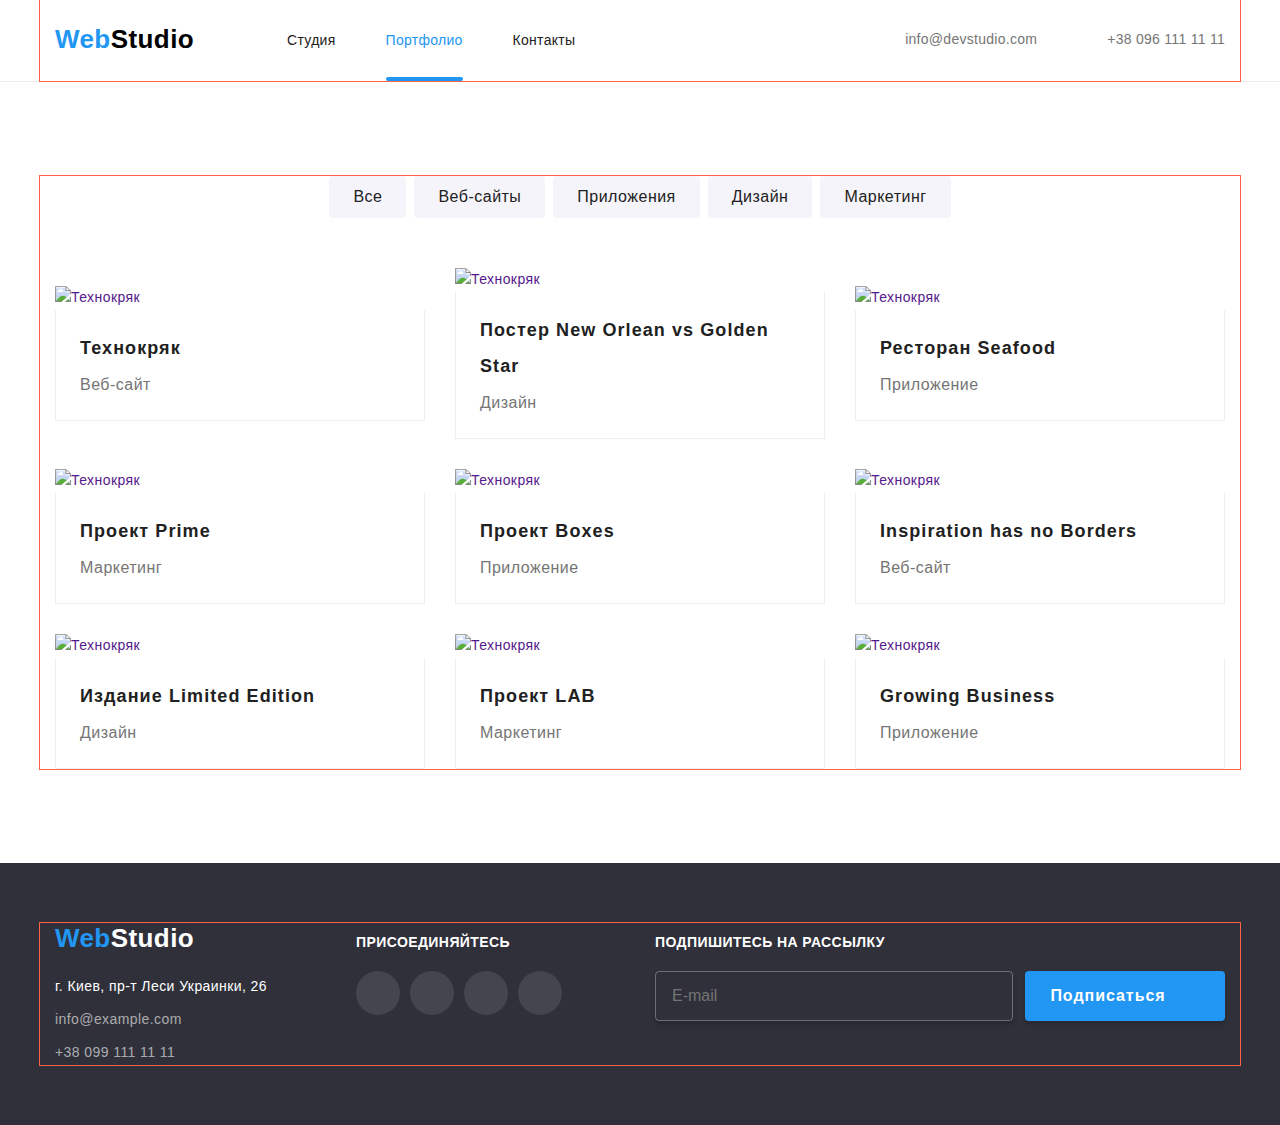
==== commit 7ee08907: "Homework #8" ====
--- a/portfolio.html
+++ b/portfolio.html
@@ -22,7 +22,7 @@
     <link rel="stylesheet" href="./css/main.min.css" />
     <!-- <link rel="stylesheet" href="./css/styles.css" /> -->
   </head>
-  <body>
+  <body data-open>
     <!--Head with navigation-->
     <header class="header">
       <div class="container header__container">
@@ -65,6 +65,93 @@
             >
           </li>
         </ul>
+        <div class="menu-container" id="menu-container" data-menu>
+          <nav class="menu-container__nav">
+            <ul class="menu-container__list menu-container__list--left list">
+              <li class="menu-container__item menu-container__item--margin">
+                <a class="menu-container__link link" href="./index.html"
+                  >Студия</a
+                >
+              </li>
+              <li class="menu-container__item menu-container__item--margin">
+                <a
+                  class="menu-container__link menu-container__link--current link"
+                  href="./portfolio.html"
+                  >Портфолио</a
+                >
+              </li>
+              <li class="menu-container__item menu-container__item--margin">
+                <a class="menu-container__link link" href="#contacts"
+                  >Контакты</a
+                >
+              </li>
+            </ul>
+          </nav>
+          <ul
+            class="menu-container__contacts menu-container__contacts--margin list"
+          >
+            <li class="menu-container__contact menu-container__contact--margin">
+              <a
+                class="menu-container__contact-link link"
+                href="mailto:info@devstudio.com"
+              >
+                info@devstudio.com</a
+              >
+            </li>
+            <li class="menu-container__contact menu-container__contact--margin">
+              <a
+                class="menu-container__contact-link menu-container__contact-link--grey link"
+                href="tel:380961111111"
+              >
+                +38 096 111 11 11</a
+              >
+            </li>
+          </ul>
+          <ul class="menu-container__contact-list list">
+            <li
+              class="menu-container__contact-item menu-container__item--margin"
+            >
+              <a class="menu-container__social-link link" href="">Twitter</a>
+            </li>
+            <li
+              class="menu-container__contact-item menu-container__item--margin"
+            >
+              <a class="menu-container__social-link link" href="">Instagram</a>
+            </li>
+            <li
+              class="menu-container__contact-item menu-container__item--margin"
+            >
+              <a class="menu-container__social-link link" href="">Facebook</a>
+            </li>
+            <li
+              class="menu-container__contact-item menu-container__item--margin"
+            >
+              <a class="menu-container__social-link link" href="">LinkedIn</a>
+            </li>
+          </ul>
+        </div>
+        <button
+          class="menu-btn"
+          type="button"
+          aria-expanded="false"
+          aria-controls="menu-container"
+          data-menu-button
+        >
+          <svg
+            width="40"
+            height="40"
+            aria-label="Переключатель мобильного меню"
+          >
+            <use
+              class="menu__close-icon"
+              href="./images/sprite/icons.svg#close_mobile"
+            ></use>
+            <use
+              class="menu__menu-icon"
+              href="./images/sprite/icons.svg#menu_mobile"
+            ></use>
+          </svg>
+        </button>
       </div>
     </header>
     <main>
@@ -633,77 +720,7 @@
         </div>
       </footer>
     </main>
-    <div class="menu-container" id="menu-container" data-menu>
-      <nav class="menu-container__nav">
-        <ul class="menu-container__list menu-container__list--left list">
-          <li class="menu-container__item menu-container__item--margin">
-            <a class="menu-container__link link" href="./index.html">Студия</a>
-          </li>
-          <li class="menu-container__item menu-container__item--margin">
-            <a
-              class="menu-container__link menu-container__link--current link"
-              href="./portfolio.html"
-              >Портфолио</a
-            >
-          </li>
-          <li class="menu-container__item menu-container__item--margin">
-            <a class="menu-container__link link" href="#contacts">Контакты</a>
-          </li>
-        </ul>
-      </nav>
-      <ul
-        class="menu-container__contacts menu-container__contacts--margin list"
-      >
-        <li class="menu-container__contact menu-container__contact--margin">
-          <a
-            class="menu-container__contact-link link"
-            href="mailto:info@devstudio.com"
-          >
-            info@devstudio.com</a
-          >
-        </li>
-        <li class="menu-container__contact menu-container__contact--margin">
-          <a
-            class="menu-container__contact-link menu-container__contact-link--grey link"
-            href="tel:380961111111"
-          >
-            +38 096 111 11 11</a
-          >
-        </li>
-      </ul>
-      <ul class="menu-container__contact-list list">
-        <li class="menu-container__contact-item menu-container__item--margin">
-          <a class="menu-container__social-link link" href="">Twitter</a>
-        </li>
-        <li class="menu-container__contact-item menu-container__item--margin">
-          <a class="menu-container__social-link link" href="">Instagram</a>
-        </li>
-        <li class="menu-container__contact-item menu-container__item--margin">
-          <a class="menu-container__social-link link" href="">Facebook</a>
-        </li>
-        <li class="menu-container__contact-item menu-container__item--margin">
-          <a class="menu-container__social-link link" href="">LinkedIn</a>
-        </li>
-      </ul>
-    </div>
-    <button
-      class="menu-btn"
-      type="button"
-      aria-expanded="false"
-      aria-controls="menu-container"
-      data-menu-button
-    >
-      <svg width="40" height="40" aria-label="Переключатель мобильного меню">
-        <use
-          class="menu__close-icon"
-          href="./images/sprite/icons.svg#close_mobile"
-        ></use>
-        <use
-          class="menu__menu-icon"
-          href="./images/sprite/icons.svg#menu_mobile"
-        ></use>
-      </svg>
-    </button>
     <script src="./menu.js"></script>
+    <script src="./modal.js"></script>
   </body>
 </html>
--- a/css/main.min.css
+++ b/css/main.min.css
@@ -1 +1 @@
-/*! modern-normalize v1.1.0 | MIT License | https://github.com/sindresorhus/modern-normalize */*,::before,::after{-webkit-box-sizing:border-box;box-sizing:border-box}html{line-height:1.15;-webkit-text-size-adjust:100%;-moz-tab-size:4;-o-tab-size:4;tab-size:4}body{margin:0;font-family:system-ui,-apple-system,"Segoe UI",Roboto,Helvetica,Arial,sans-serif,"Apple Color Emoji","Segoe UI Emoji"}hr{height:0;color:inherit}abbr[title]{-webkit-text-decoration:underline dotted;text-decoration:underline dotted}b,strong{font-weight:bolder}code,kbd,samp,pre{font-family:ui-monospace,SFMono-Regular,Consolas,"Liberation Mono",Menlo,monospace;font-size:1em}small{font-size:80%}sub,sup{font-size:75%;line-height:0;position:relative;vertical-align:baseline}sub{bottom:-0.25em}sup{top:-0.5em}table{text-indent:0;border-color:inherit}button,input,optgroup,select,textarea{font-family:inherit;font-size:100%;line-height:1.15;margin:0}button,select{text-transform:none}button,[type=button],[type=reset],[type=submit]{-webkit-appearance:button}::-moz-focus-inner{border-style:none;padding:0}:-moz-focusring{outline:1px dotted ButtonText}:-moz-ui-invalid{box-shadow:none}legend{padding:0}progress{vertical-align:baseline}::-webkit-inner-spin-button,::-webkit-outer-spin-button{height:auto}[type=search]{-webkit-appearance:textfield;outline-offset:-2px}::-webkit-search-decoration{-webkit-appearance:none}::-webkit-file-upload-button{-webkit-appearance:button;font:inherit}summary{display:list-item}@font-face{font-family:"Roboto";font-style:normal;font-weight:400;src:url("../fonts/roboto-v30-latin-ext_latin_cyrillic-ext_cyrillic-regular.eot");src:local(""),url("../fonts/roboto-v30-latin-ext_latin_cyrillic-ext_cyrillic-regular.eot?#iefix") format("embedded-opentype"),url("../fonts/roboto-v30-latin-ext_latin_cyrillic-ext_cyrillic-regular.woff2") format("woff2"),url("../fonts/roboto-v30-latin-ext_latin_cyrillic-ext_cyrillic-regular.woff") format("woff"),url("../fonts/roboto-v30-latin-ext_latin_cyrillic-ext_cyrillic-regular.ttf") format("truetype"),url("../fonts/roboto-v30-latin-ext_latin_cyrillic-ext_cyrillic-regular.svg#Roboto") format("svg")}@font-face{font-family:"Roboto";font-style:normal;font-weight:500;src:url("../fonts/roboto-v30-latin-ext_latin_cyrillic-ext_cyrillic-500.eot");src:local(""),url("../fonts/roboto-v30-latin-ext_latin_cyrillic-ext_cyrillic-500.eot?#iefix") format("embedded-opentype"),url("../fonts/roboto-v30-latin-ext_latin_cyrillic-ext_cyrillic-500.woff2") format("woff2"),url("../fonts/roboto-v30-latin-ext_latin_cyrillic-ext_cyrillic-500.woff") format("woff"),url("../fonts/roboto-v30-latin-ext_latin_cyrillic-ext_cyrillic-500.ttf") format("truetype"),url("../fonts/roboto-v30-latin-ext_latin_cyrillic-ext_cyrillic-500.svg#Roboto") format("svg")}@font-face{font-family:"Roboto";font-style:normal;font-weight:700;src:url("../fonts/roboto-v30-latin-ext_latin_cyrillic-ext_cyrillic-700.eot");src:local(""),url("../fonts/roboto-v30-latin-ext_latin_cyrillic-ext_cyrillic-700.eot?#iefix") format("embedded-opentype"),url("../fonts/roboto-v30-latin-ext_latin_cyrillic-ext_cyrillic-700.woff2") format("woff2"),url("../fonts/roboto-v30-latin-ext_latin_cyrillic-ext_cyrillic-700.woff") format("woff"),url("../fonts/roboto-v30-latin-ext_latin_cyrillic-ext_cyrillic-700.ttf") format("truetype"),url("../fonts/roboto-v30-latin-ext_latin_cyrillic-ext_cyrillic-700.svg#Roboto") format("svg")}@font-face{font-family:"Roboto";font-style:normal;font-weight:900;src:url("../fonts/roboto-v30-latin-ext_latin_cyrillic-ext_cyrillic-900.eot");src:local(""),url("../fonts/roboto-v30-latin-ext_latin_cyrillic-ext_cyrillic-900.eot?#iefix") format("embedded-opentype"),url("../fonts/roboto-v30-latin-ext_latin_cyrillic-ext_cyrillic-900.woff2") format("woff2"),url("../fonts/roboto-v30-latin-ext_latin_cyrillic-ext_cyrillic-900.woff") format("woff"),url("../fonts/roboto-v30-latin-ext_latin_cyrillic-ext_cyrillic-900.ttf") format("truetype"),url("../fonts/roboto-v30-latin-ext_latin_cyrillic-ext_cyrillic-900.svg#Roboto") format("svg")}@font-face{font-family:"Raleway";font-style:normal;font-weight:700;src:url("../fonts/raleway-v27-latin-ext_latin_cyrillic-ext_cyrillic-700.eot");src:local(""),url("../fonts/raleway-v27-latin-ext_latin_cyrillic-ext_cyrillic-700.eot?#iefix") format("embedded-opentype"),url("../fonts/raleway-v27-latin-ext_latin_cyrillic-ext_cyrillic-700.woff2") format("woff2"),url("../fonts/raleway-v27-latin-ext_latin_cyrillic-ext_cyrillic-700.woff") format("woff"),url("../fonts/raleway-v27-latin-ext_latin_cyrillic-ext_cyrillic-700.ttf") format("truetype"),url("../fonts/raleway-v27-latin-ext_latin_cyrillic-ext_cyrillic-700.svg#Raleway") format("svg")}:root{--main-text-color: #757575;--secondary-text-color: #212121;--logo-part-color: #2196f3;--main-color: #ffffff;--bcnd-col: #f5f4fa;--main-font: "Roboto";--secondary-font: "Raleway";--main-font-weight: 400}h1,h2,h3,p{margin:0}.list{list-style:none;margin:0;padding-left:0}.link{text-decoration:none}body{font-family:var(--main-font),sans-serif;font-size:14px;line-height:1.71;letter-spacing:.03em;font-weight:var(--main-font-weight);color:var(--main-text-color);background-color:var(--main-color)}img{display:block;width:100%;height:auto}.section{padding-top:94px;padding-bottom:94px}@media screen and (max-width: 767px){.section{padding-top:60px;padding-bottom:60px}}.container{padding:0 15px;margin-left:auto;margin-right:auto;outline:1px solid tomato}@media screen and (min-width: 480px){.container{width:480px}}@media screen and (min-width: 768px){.container{width:768px}}@media screen and (min-width: 1200px){.container{width:1200px}}.modal-check__checkbox,.benefits__title,.section__header{position:absolute;width:1px;height:1px;margin:-1px;border:0;padding:0;white-space:nowrap;-webkit-clip-path:inset(100%);clip-path:inset(100%);clip:rect(0 0 0 0);overflow:hidden}.header{border-bottom:1px solid #ececec}@media screen and (min-width: 768px){.header__container{display:-webkit-box;display:-ms-flexbox;display:flex;-webkit-box-align:center;-ms-flex-align:center;align-items:center}}@media screen and (min-width: 1200px){.header__container{display:-webkit-box;display:-ms-flexbox;display:flex;-webkit-box-align:center;-ms-flex-align:center;align-items:center}}@media screen and (max-with: 767px){.header__container{position:relative}}@media screen and (max-width: 767px){.nav,.contacts{display:none}}@media screen and (min-width: 768px){.nav{display:-webkit-box;display:-ms-flexbox;display:flex;-webkit-box-align:center;-ms-flex-align:center;align-items:center}.nav__list--left{margin-left:88px}.nav__list{display:-webkit-box;display:-ms-flexbox;display:flex}.nav__item--right:not(:last-child){margin-right:50px}.nav__link{padding-top:32px;padding-bottom:32px;font-weight:500;line-height:1.14;letter-spacing:.02em;color:var(--secondary-text-color)}}@media screen and (min-width: 1200px){.nav__list--left{margin-left:93px}}.contacts--left{margin-left:auto}@media screen and (max-width: 1199px){.contacts{margin-top:21px;margin-bottom:21px}}@media screen and (min-width: 1200px){.contacts{display:-webkit-box;display:-ms-flexbox;display:flex}}@media screen and (max-width: 1199px){.contact:not(:last-child){margin-bottom:10px}}@media screen and (min-width: 768px){.contact__link{display:-webkit-box;display:-ms-flexbox;display:flex;-webkit-box-align:center;-ms-flex-align:center;align-items:center;color:var(--main-text-color);fill:var(--main-text-color);font-weight:500;font-size:12px;line-height:1.17;letter-spacing:.02em}}@media screen and (min-width: 1200px){.contact--right:not(:last-child){margin-right:50px}.contact__link{display:-webkit-box;display:-ms-flexbox;display:flex;-webkit-box-align:center;-ms-flex-align:center;align-items:center;color:var(--main-text-color);fill:var(--main-text-color);padding-top:32px;padding-bottom:32px;font-weight:500;font-size:14px;line-height:1.14}}@media screen and (min-width: 768px){.contact__icon{fill:currentColor;margin-right:8px}}@media screen and (min-width: 1200px){.contact__icon{margin-right:10px}}.hero{text-align:center;background-repeat:no-repeat;background-position:center;background-color:#c4c4c4;background-size:480px 400px;padding-top:118px;padding-bottom:118px}@media screen and (max-width: 767px){.hero{background-image:-webkit-gradient(linear, left top, left bottom, from(rgba(47, 48, 58, 0.4)), to(rgba(47, 48, 58, 0.4))),url(../../images/hero-mobile/img-480.jpg);background-image:linear-gradient(rgba(47, 48, 58, 0.4), rgba(47, 48, 58, 0.4)),url(../../images/hero-mobile/img-480.jpg)}}@media screen and (max-width: 767px)and (min-device-pixel-ratio: 2),screen and (max-width: 767px)and (-webkit-min-device-pixel-ratio: 2),screen and (max-width: 767px)and (min-resolution: 192dpi),screen and (max-width: 767px)and (min-resolution: 2dppx){.hero{background-image:-webkit-gradient(linear, left top, left bottom, from(rgba(47, 48, 58, 0.4)), to(rgba(47, 48, 58, 0.4))),url(../../images/hero-mobile/img-960.jpg);background-image:linear-gradient(rgba(47, 48, 58, 0.4), rgba(47, 48, 58, 0.4)),url(../../images/hero-mobile/img-960.jpg)}}.hero__heading{display:inline-block;width:360px;font-family:var(--main-font),sans-serif;font-weight:900;font-size:26px;line-height:1.62;text-align:center;letter-spacing:.06em;text-transform:uppercase;color:var(--main-color);margin-bottom:30px}@media screen and (min-width: 768px){.hero{background-image:-webkit-gradient(linear, left top, left bottom, from(rgba(47, 48, 58, 0.4)), to(rgba(47, 48, 58, 0.4))),url(../../images/hero-tablet/Img-768.jpg);background-image:linear-gradient(rgba(47, 48, 58, 0.4), rgba(47, 48, 58, 0.4)),url(../../images/hero-tablet/Img-768.jpg);background-size:768px 400px}}@media screen and (min-width: 768px)and (min-device-pixel-ratio: 2),screen and (min-width: 768px)and (-webkit-min-device-pixel-ratio: 2),screen and (min-width: 768px)and (min-resolution: 192dpi),screen and (min-width: 768px)and (min-resolution: 2dppx){.hero{background-image:-webkit-gradient(linear, left top, left bottom, from(rgba(47, 48, 58, 0.4)), to(rgba(47, 48, 58, 0.4))),url(../../images/hero-tablet/img-1536.jpg);background-image:linear-gradient(rgba(47, 48, 58, 0.4), rgba(47, 48, 58, 0.4)),url(../../images/hero-tablet/img-1536.jpg)}}@media screen and (min-width: 1200px){.hero{background-size:1600px 600px;padding-top:200px;padding-bottom:200px;background-image:-webkit-gradient(linear, left top, left bottom, from(rgba(47, 48, 58, 0.4)), to(rgba(47, 48, 58, 0.4))),url(../../images/hero/img-1600.jpg);background-image:linear-gradient(rgba(47, 48, 58, 0.4), rgba(47, 48, 58, 0.4)),url(../../images/hero/img-1600.jpg)}}@media screen and (min-width: 1200px)and (min-device-pixel-ratio: 2),screen and (min-width: 1200px)and (-webkit-min-device-pixel-ratio: 2),screen and (min-width: 1200px)and (min-resolution: 192dpi),screen and (min-width: 1200px)and (min-resolution: 2dppx){.hero{background-image:-webkit-gradient(linear, left top, left bottom, from(rgba(47, 48, 58, 0.4)), to(rgba(47, 48, 58, 0.4))),url(../../images/hero/Img-3200.jpg);background-image:linear-gradient(rgba(47, 48, 58, 0.4), rgba(47, 48, 58, 0.4)),url(../../images/hero/Img-3200.jpg)}}@media screen and (min-width: 1200px){.hero__heading{width:698px;font-size:44px;line-height:1.36}}@media screen and (min-width: 768px)and (max-width: 1199px){.benefits__list{display:-webkit-box;display:-ms-flexbox;display:flex;-webkit-box-pack:center;-ms-flex-pack:center;justify-content:center;-ms-flex-wrap:wrap;flex-wrap:wrap;gap:30px}}@media screen and (min-width: 1200px){.benefits__list{display:-webkit-box;display:-ms-flexbox;display:flex}.benefits__item--left:not(:first-child){margin-left:30px}}@media screen and (max-width: 767px){.benefits__item:not(:last-child){margin-bottom:30px}}@media screen and (max-width: 767px),screen and (min-width: 1200px){.benefits__item{width:100%}}@media screen and (min-width: 768px)and (max-width: 1199px){.benefits__item{-ms-flex-preferred-size:calc((100% - 30px)/2);flex-basis:calc((100% - 30px)/2)}}.benefits__thumb{display:-webkit-box;display:-ms-flexbox;display:flex;-webkit-box-pack:center;-ms-flex-pack:center;justify-content:center;-webkit-box-align:center;-ms-flex-align:center;align-items:center;background:#f5f4fa;border-radius:4px;height:120px;margin-bottom:30px}.benefits__icon{display:block}@media screen and (max-width: 767px){.benefits__heading{text-align:center}}.benefits__heading{font-size:14px;line-height:1.14;text-transform:uppercase;color:var(--secondary-text-color);margin-bottom:10px}.activity{padding-top:0}@media screen and (max-width: 1199px){.activity{display:none}}.activity__list{display:-webkit-box;display:-ms-flexbox;display:flex}.activity__item{position:relative;z-index:1}.activity__item--left:not(:first-child){margin-left:30px}.activity__text{display:-webkit-box;display:-ms-flexbox;display:flex;-webkit-box-align:center;-ms-flex-align:center;align-items:center;-webkit-box-pack:center;-ms-flex-pack:center;justify-content:center;position:absolute;bottom:0;height:70px;width:100%;font-weight:700;line-height:1.14;text-align:center;text-transform:uppercase;color:var(--main-color);background-color:rgba(47,48,58,.8)}.team-section{background-color:var(--bcnd-col)}.team-section__item{background-color:var(--main-color);text-align:center;-webkit-box-shadow:0px 1px 3px rgba(0,0,0,.12),0px 1px 1px rgba(0,0,0,.14),0px 2px 1px rgba(0,0,0,.2);box-shadow:0px 1px 3px rgba(0,0,0,.12),0px 1px 1px rgba(0,0,0,.14),0px 2px 1px rgba(0,0,0,.2);border-bottom-left-radius:4px;border-bottom-right-radius:4px}@media screen and (max-width: 767px){.team-section__item--right:not(:last-child){margin-bottom:30px}}@media screen and (min-width: 768px)and (max-width: 1199px){.team-section__item{-ms-flex-preferred-size:calc((100% - 30px)/2);flex-basis:calc((100% - 30px)/2)}}@media screen and (min-width: 1200px){.team-section__item--right:not(:first-child){margin-left:30px}}.team-section__photo{margin-bottom:30px}.team-section__heading{font-weight:500;font-size:16px;line-height:1.2;color:var(--secondary-text-color);margin-bottom:10px}.team-section__text{font-size:16px;line-height:1.2;letter-spacing:.03em;color:var(--main-text-color);margin-bottom:16px}.team-section__list{display:-webkit-box;display:-ms-flexbox;display:flex}@media screen and (max-width: 767px){.team-section__list{-webkit-box-orient:vertical;-webkit-box-direction:normal;-ms-flex-direction:column;flex-direction:column}}@media screen and (min-width: 768px)and (max-width: 1199px){.team-section__list{-ms-flex-wrap:wrap;flex-wrap:wrap;gap:30px}}.customers-list{display:-webkit-box;display:-ms-flexbox;display:flex;-webkit-box-pack:center;-ms-flex-pack:center;justify-content:center}@media screen and (max-width: 1199px){.customers-list{-ms-flex-wrap:wrap;flex-wrap:wrap;gap:30px}}.customers-list__icon{display:block;fill:currentColor}.customers-list__item{height:92px}@media screen and (max-width: 767px){.customers-list__item{-ms-flex-preferred-size:calc((100% - 30px)/2);flex-basis:calc((100% - 30px)/2)}}@media screen and (min-width: 768px){.customers-list__item{-ms-flex-preferred-size:calc((100% - 60px)/3);flex-basis:calc((100% - 60px)/3)}}@media screen and (min-width: 1200px){.customers-list__item{max-width:170px}.customers-list__item--right:not(:last-child){margin-right:30px}}.customers-list__link{display:-webkit-box;display:-ms-flexbox;display:flex;-webkit-box-pack:center;-ms-flex-pack:center;justify-content:center;-webkit-box-align:center;-ms-flex-align:center;align-items:center;width:100%;height:100%;border:1px solid #afb1b8;border-radius:4px;color:#afb1b8;-webkit-transition-property:color,border-color;transition-property:color,border-color;-webkit-transition-duration:250ms;transition-duration:250ms;-webkit-transition-timing-function:cubic-bezier(0.4, 0, 0.2, 1);transition-timing-function:cubic-bezier(0.4, 0, 0.2, 1)}.customers-list__link:hover,.customers-list__link:focus{color:var(--logo-part-color);border-color:var(--logo-part-color)}.footer{background-color:#2f303a;padding-top:60px;padding-bottom:60px}.footer__container{display:-webkit-box;display:-ms-flexbox;display:flex;-webkit-box-align:baseline;-ms-flex-align:baseline;align-items:baseline}@media screen and (max-width: 1199px){.footer__container{-webkit-box-orient:vertical;-webkit-box-direction:normal;-ms-flex-direction:column;flex-direction:column;-webkit-box-pack:center;-ms-flex-pack:center;justify-content:center;-webkit-box-align:center;-ms-flex-align:center;align-items:center}}.footer__adress-container{display:-webkit-box;display:-ms-flexbox;display:flex}@media screen and (min-width: 768px){.footer__adress-container{-webkit-box-align:baseline;-ms-flex-align:baseline;align-items:baseline}}@media screen and (max-width: 767px){.footer__adress-container{-webkit-box-orient:vertical;-webkit-box-direction:normal;-ms-flex-direction:column;flex-direction:column;-webkit-box-align:center;-ms-flex-align:center;align-items:center}}@media screen and (max-width: 1199px){.footer__adress-container{margin-bottom:60px;text-align:center}}@media screen and (max-width: 767px){.adress-container{margin-bottom:60px}}.adress{width:231px}.adress__item--bottom:not(:last-child){margin-bottom:9px}.adress__link{font-style:normal}.adress__link--white{color:var(--main-color)}.adress__link--transp{color:rgba(255,255,255,.6)}@media screen and (min-width: 768px){.encourage-box{margin-left:165px}}@media screen and (min-width: 1200px){.encourage-box{margin-left:70px}}.encourage-box__title{font-weight:700;line-height:1.14;text-transform:uppercase;color:var(--main-color);margin-bottom:20px}.card-set{display:-webkit-box;display:-ms-flexbox;display:flex;-ms-flex-wrap:wrap;flex-wrap:wrap;-webkit-box-pack:center;-ms-flex-pack:center;justify-content:center;-webkit-box-align:center;-ms-flex-align:center;align-items:center}.card-set__item{background-color:var(--main-color);-ms-flex-preferred-size:calc((100% - 60px)/3);flex-basis:calc((100% - 60px)/3);margin-right:30px;margin-bottom:30px}.card-set__item:nth-child(3n){margin-right:0}.card-set__item:nth-last-child(-n+3){margin-bottom:0}.logo{display:inline-block}.logo--height{padding-top:16px;padding-bottom:16px}@media screen and (min-width: 768px){.logo--height{padding-top:26px;padding-bottom:26px}}@media screen and (min-width: 1200px){.logo--height{padding-top:24px;padding-bottom:25px}}.logo__text{font-family:var(--secondary-font),sans-serif;font-weight:700;font-size:24px;line-height:1.17;color:var(--logo-part-color)}.logo__text--white{color:var(--main-color)}.logo__text--black{color:#000}@media screen and (min-width: 1200px){.logo__text{font-size:26px;line-height:1.2}}.logo--bottom{display:block;margin-bottom:20px}.title{font-size:28px;line-height:1.17;text-align:center;letter-spacing:.03em;color:var(--secondary-text-color);margin-bottom:30px}@media screen and (min-width: 1200px){.title{margin-bottom:50px;font-size:36px}}.button{display:block;width:200px;height:50px;margin-left:auto;margin-right:auto;font-weight:700;font-size:16px;line-height:1.88;text-align:center;letter-spacing:.06em;background-color:var(--logo-part-color);color:var(--main-color);cursor:pointer;-webkit-box-shadow:0px 4px 4px rgba(0,0,0,.15);box-shadow:0px 4px 4px rgba(0,0,0,.15);border-radius:4px;border-color:rgba(0,0,0,0);-webkit-transition-property:background-color;transition-property:background-color;-webkit-transition-duration:250ms;transition-duration:250ms;-webkit-transition-timing-function:cubic-bezier(0.4, 0, 0.2, 1);transition-timing-function:cubic-bezier(0.4, 0, 0.2, 1)}.button:hover,.button:focus{background-color:#188ce8}@media screen and (max-width: 767px){.menu-btn{position:absolute;top:10px;right:15px;z-index:999;fill:var(--secondary-text-color);background-color:rgba(0,0,0,0);border-color:rgba(0,0,0,0);cursor:pointer;-webkit-transition-property:fill;transition-property:fill;-webkit-transition-duration:250ms;transition-duration:250ms;-webkit-transition-timing-function:cubic-bezier(0.4, 0, 0.2, 1);transition-timing-function:cubic-bezier(0.4, 0, 0.2, 1)}.menu-btn:hover,.menu-btn:focus{fill:var(--logo-part-color)}.menu-btn .menu__close-icon{display:none}.menu-btn.is-open .menu__close-icon{display:block}.menu-btn.is-open .menu__menu-icon{display:none}.menu-container{position:fixed;top:0;left:0;-webkit-transform:translateX(100%);transform:translateX(100%);-webkit-transition-property:-webkit-transform;transition-property:-webkit-transform;transition-property:transform;transition-property:transform, -webkit-transform;-webkit-transition-duration:250ms;transition-duration:250ms;-webkit-transition-timing-function:cubic-bezier(0.4, 0, 0.2, 1);transition-timing-function:cubic-bezier(0.4, 0, 0.2, 1);display:-webkit-box;display:-ms-flexbox;display:flex;-webkit-box-orient:vertical;-webkit-box-direction:normal;-ms-flex-direction:column;flex-direction:column;padding:46px 40px;width:100vw;height:100vh;background-color:var(--main-color)}.menu-container__nav{margin-bottom:auto}.menu-container__social-link{font-weight:500;font-size:18px;line-height:1.22;letter-spacing:.02em;color:var(--logo-part-color)}.menu-container__link{font-weight:500;font-size:40px;line-height:1.17;letter-spacing:.02em;color:var(--secondary-text-color)}.menu-container__contact-link{font-weight:500;font-size:34px;line-height:1.17;letter-spacing:.02em;color:var(--logo-part-color)}.menu-container__contact-link--grey{font-size:24px;color:var(--main-text-color)}.menu-container__item--margin:not(:last-child){margin-bottom:32px}.menu-container__contact--margin{margin-bottom:32px}.menu-container.is-open{-webkit-transform:translateX(0);transform:translateX(0)}.menu-container__contacts--margin{margin-bottom:64px}.menu-container__contact-list{display:-webkit-box;display:-ms-flexbox;display:flex}.menu-container__contact-item:not(:last-child){padding-right:10px;margin-right:10px;border-right:1px solid rgba(33,33,33,.2)}}@media screen and (min-width: 768px){.menu-btn{display:none}.menu-container{display:none}}.mobile-menu{position:relative}.radio{display:-webkit-box;display:-ms-flexbox;display:flex;-webkit-box-pack:center;-ms-flex-pack:center;justify-content:center;-webkit-box-align:center;-ms-flex-align:center;align-items:center;margin-bottom:50px}.radio__item:not(:first-child){margin-left:8px}.radio__button{padding:6px 22px;font-family:var(--main-font),sans-serif;font-weight:500;font-size:16px;line-height:1.62;text-align:center;letter-spacing:.03em;color:var(--secondary-text-color);cursor:pointer;background-color:var(--bcnd-col);border-radius:4px;border-color:rgba(0,0,0,0);-webkit-transition-property:color,background-color,-webkit-box-shadow;transition-property:color,background-color,-webkit-box-shadow;transition-property:color,background-color,box-shadow;transition-property:color,background-color,box-shadow,-webkit-box-shadow;-webkit-transition-duration:250ms;transition-duration:250ms;-webkit-transition-timing-function:cubic-bezier(0.4, 0, 0.2, 1);transition-timing-function:cubic-bezier(0.4, 0, 0.2, 1)}.radio__button:hover,.radio__button:focus{color:var(--main-color);background-color:var(--logo-part-color);-webkit-box-shadow:0px 3px 1px rgba(0,0,0,.1),0px 1px 2px rgba(0,0,0,.08),0px 2px 2px rgba(0,0,0,.12);box-shadow:0px 3px 1px rgba(0,0,0,.1),0px 1px 2px rgba(0,0,0,.08),0px 2px 2px rgba(0,0,0,.12)}.card{display:block;-webkit-transition-property:-webkit-box-shadow;transition-property:-webkit-box-shadow;transition-property:box-shadow;transition-property:box-shadow, -webkit-box-shadow;-webkit-transition-duration:250ms;transition-duration:250ms;-webkit-transition-timing-function:cubic-bezier(0.4, 0, 0.2, 1);transition-timing-function:cubic-bezier(0.4, 0, 0.2, 1)}.card:hover,.card:focus{-webkit-box-shadow:0px 1px 1px rgba(0,0,0,.12),0px 4px 4px rgba(0,0,0,.06),1px 4px 6px rgba(0,0,0,.16);box-shadow:0px 1px 1px rgba(0,0,0,.12),0px 4px 4px rgba(0,0,0,.06),1px 4px 6px rgba(0,0,0,.16)}.card__thumb{position:relative;overflow:hidden}.card__desc{padding:20px 24px;border-left:1px solid #eee;border-right:1px solid #eee;border-bottom:1px solid #eee;width:370px}.card__title{font-size:18px;line-height:2;letter-spacing:.06em;color:var(--secondary-text-color);margin-bottom:4px}.card__text{font-family:var(--main-font),sans-serif;font-size:16px;line-height:1.88;letter-spacing:.03em;color:var(--main-text-color)}.overlay{position:absolute;top:0;left:0;font-size:18px;line-height:1.56;color:var(--main-color);background-color:rgba(33,150,243,.9);width:100%;padding:63px 24px;-webkit-transform:translateY(100%);transform:translateY(100%);-webkit-transition-property:-webkit-transform;transition-property:-webkit-transform;transition-property:transform;transition-property:transform, -webkit-transform;-webkit-transition-duration:250ms;transition-duration:250ms;-webkit-transition-timing-function:cubic-bezier(0.4, 0, 0.2, 1);transition-timing-function:cubic-bezier(0.4, 0, 0.2, 1)}.card:hover .overlay,.card:focus .overlay{-webkit-transform:translateY(0);transform:translateY(0)}.social-list{display:-webkit-box;display:-ms-flexbox;display:flex}.social-list--center{-webkit-box-pack:center;-ms-flex-pack:center;justify-content:center;-webkit-box-align:center;-ms-flex-align:center;align-items:center;margin-bottom:24px}@media screen and (min-width: 1200px){.social-list--center{margin-bottom:30px}}.social-list__icon{fill:currentColor}.social-list__item{width:44px;height:44px}.social-list__item--left:not(:first-child){margin-left:10px}.social-list__link{display:-webkit-box;display:-ms-flexbox;display:flex;-webkit-box-pack:center;-ms-flex-pack:center;justify-content:center;-webkit-box-align:center;-ms-flex-align:center;align-items:center;width:100%;height:100%;border-radius:50%;-webkit-transition-property:color,background-color;transition-property:color,background-color;-webkit-transition-duration:250ms;transition-duration:250ms;-webkit-transition-timing-function:cubic-bezier(0.4, 0, 0.2, 1);transition-timing-function:cubic-bezier(0.4, 0, 0.2, 1)}.social-list__link--grey{color:#afb1b8}.social-list__link--grey:hover,.social-list__link--grey:focus{color:var(--main-color);background-color:var(--logo-part-color)}.social-list__link--white{background-color:rgba(255,255,255,.1);color:var(--main-color)}.social-list__link--white:hover,.social-list__link--white:active{background-color:var(--logo-part-color)}.subscribe-form{display:-webkit-box;display:-ms-flexbox;display:flex}@media screen and (max-width: 1199px){.subscribe-form{-webkit-box-orient:vertical;-webkit-box-direction:normal;-ms-flex-direction:column;flex-direction:column;-webkit-box-pack:center;-ms-flex-pack:center;justify-content:center;-webkit-box-align:center;-ms-flex-align:center;align-items:center}.subscribe-form__thumb{margin-bottom:20px}}@media screen and (min-width: 1200px){.subscribe-form{margin-left:auto}}.subscribe-form__thumb{display:-webkit-box;display:-ms-flexbox;display:flex;-webkit-box-orient:vertical;-webkit-box-direction:normal;-ms-flex-direction:column;flex-direction:column}@media screen and (max-width: 1199px){.subscribe-form__thumb{-webkit-box-align:center;-ms-flex-align:center;align-items:center}}@media screen and (min-width: 1200px){.subscribe-form__thumb{margin-right:12px}}.subscribe-form__label{font-weight:700;line-height:1.14;text-transform:uppercase;color:var(--main-color);margin-bottom:20px;cursor:pointer}.subscribe-form__button{display:-webkit-box;display:-ms-flexbox;display:flex;-webkit-box-align:center;-ms-flex-align:center;align-items:center;-webkit-box-pack:center;-ms-flex-pack:center;justify-content:center;-ms-flex-item-align:end;align-self:flex-end;fill:var(--main-color)}.subscribe-form__icon{margin-left:10px}.subscribe-form__input{-webkit-box-align:center;-ms-flex-align:center;align-items:center;color:rgba(255,255,255,.6);font-size:16px;line-height:1.25;height:50px;width:450px;padding-top:15px;padding-bottom:15px;padding-left:16px;border:1px solid rgba(255,255,255,.3);border-radius:4px;-webkit-box-shadow:0px 4px 4px rgba(0,0,0,.15);box-shadow:0px 4px 4px rgba(0,0,0,.15);background-color:rgba(0,0,0,0)}.subscribe-form__input:not(:-moz-placeholder-shown){color:var(--main-color)}.subscribe-form__input:not(:-ms-input-placeholder){color:var(--main-color)}.subscribe-form__input:not(:placeholder-shown){color:var(--main-color)}@media screen and (min-width: 1200px){.subscribe-form__input{width:358px}}.backdrop{position:fixed;top:0;left:0;width:100%;height:100%;z-index:2;background-color:rgba(0,0,0,.2);opacity:1;visibility:visible;-webkit-transition-property:opacity,visibility;transition-property:opacity,visibility;-webkit-transition-duration:250ms;transition-duration:250ms;-webkit-transition-timing-function:cubic-bezier(0.4, 0, 0.2, 1);transition-timing-function:cubic-bezier(0.4, 0, 0.2, 1)}.backdrop.is-hidden .modal{-webkit-transform:translate(-50%, -50%) scale(0.9);transform:translate(-50%, -50%) scale(0.9)}.backdrop__button{margin-top:30px}.is-hidden{opacity:0;visibility:hidden;pointer-events:none}.modal{position:absolute;top:50%;left:50%;width:528px;height:581px;background-color:var(--main-color);-webkit-box-shadow:0px 1px 3px rgba(0,0,0,.12),0px 1px 1px rgba(0,0,0,.14),0px 2px 1px rgba(0,0,0,.2);box-shadow:0px 1px 3px rgba(0,0,0,.12),0px 1px 1px rgba(0,0,0,.14),0px 2px 1px rgba(0,0,0,.2);border-radius:4px;-webkit-transform:translate(-50%, -50%) scale(1);transform:translate(-50%, -50%) scale(1);-webkit-transition-property:-webkit-transform;transition-property:-webkit-transform;transition-property:transform;transition-property:transform, -webkit-transform;-webkit-transition-duration:250ms;transition-duration:250ms;-webkit-transition-timing-function:cubic-bezier(0.4, 0, 0.2, 1);transition-timing-function:cubic-bezier(0.4, 0, 0.2, 1)}.modal__form-field{display:-webkit-box;display:-ms-flexbox;display:flex;-webkit-box-orient:vertical;-webkit-box-direction:normal;-ms-flex-direction:column;flex-direction:column;padding:40px}.modal__label{font-weight:700;font-size:20px;line-height:1.15;text-align:center;color:var(--secondary-text-color);margin-bottom:12px}.modal-cont{display:block;margin-bottom:10px}.modal-cont--bottom{margin-bottom:20px}.modal-cont__label{display:block;font-size:12px;line-height:1.17;letter-spacing:.01em;margin-bottom:4px}.modal-cont__thumb{display:block;position:relative}.modal-cont__input{width:100%;height:40px;padding-left:42px;padding-right:12px;border-radius:4px;border:1px solid;border-color:rgba(33,33,33,.2);outline:rgba(0,0,0,0);-webkit-transition-property:border-color;transition-property:border-color;-webkit-transition-duration:250ms;transition-duration:250ms;-webkit-transition-timing-function:cubic-bezier(0.4, 0, 0.2, 1);transition-timing-function:cubic-bezier(0.4, 0, 0.2, 1)}.modal-cont__input:focus+.modal-cont__icon,.modal-cont__input:focus,.modal-cont__textarea:focus{fill:var(--logo-part-color);border-color:var(--logo-part-color)}.modal-cont__icon{display:block;position:absolute;fill:#212121;top:50%;left:12px;-webkit-transform:translateY(-50%);transform:translateY(-50%);-webkit-transition-property:fill;transition-property:fill;-webkit-transition-duration:250ms;transition-duration:250ms;-webkit-transition-timing-function:cubic-bezier(0.4, 0, 0.2, 1);transition-timing-function:cubic-bezier(0.4, 0, 0.2, 1)}.modal-cont__textarea{width:100%;height:120px;padding:12px 16px;resize:none;border:1px solid;border-color:rgba(33,33,33,.2);border-radius:4px;outline:rgba(0,0,0,0);-webkit-transition-property:border-color;transition-property:border-color;-webkit-transition-duration:250ms;transition-duration:250ms;-webkit-transition-timing-function:cubic-bezier(0.4, 0, 0.2, 1);transition-timing-function:cubic-bezier(0.4, 0, 0.2, 1)}.modal-cont__textarea::-webkit-input-placeholder{font-size:12px;line-height:1.17;letter-spacing:.01em;color:rgba(117,117,117,.5);-webkit-transition:font-size,line-height;transition:font-size,line-height;-webkit-transition-duration:250ms;transition-duration:250ms;-webkit-transition-timing-function:cubic-bezier(0.4, 0, 0.2, 1);transition-timing-function:cubic-bezier(0.4, 0, 0.2, 1)}.modal-cont__textarea::-moz-placeholder{font-size:12px;line-height:1.17;letter-spacing:.01em;color:rgba(117,117,117,.5);-moz-transition:font-size,line-height;transition:font-size,line-height;transition-duration:250ms;transition-timing-function:cubic-bezier(0.4, 0, 0.2, 1)}.modal-cont__textarea:-ms-input-placeholder{font-size:12px;line-height:1.17;letter-spacing:.01em;color:rgba(117,117,117,.5);-ms-transition:font-size,line-height;transition:font-size,line-height;transition-duration:250ms;transition-timing-function:cubic-bezier(0.4, 0, 0.2, 1)}.modal-cont__textarea::-ms-input-placeholder{font-size:12px;line-height:1.17;letter-spacing:.01em;color:rgba(117,117,117,.5);-ms-transition:font-size,line-height;transition:font-size,line-height;transition-duration:250ms;transition-timing-function:cubic-bezier(0.4, 0, 0.2, 1)}.modal-cont__textarea::placeholder{font-size:12px;line-height:1.17;letter-spacing:.01em;color:rgba(117,117,117,.5);-webkit-transition:font-size,line-height;transition:font-size,line-height;-webkit-transition-duration:250ms;transition-duration:250ms;-webkit-transition-timing-function:cubic-bezier(0.4, 0, 0.2, 1);transition-timing-function:cubic-bezier(0.4, 0, 0.2, 1)}.modal-cont__textarea:focus::-webkit-input-placeholder{font-size:14px;line-height:1.14}.modal-cont__textarea:focus::-moz-placeholder{font-size:14px;line-height:1.14}.modal-cont__textarea:focus:-ms-input-placeholder{font-size:14px;line-height:1.14}.modal-cont__textarea:focus::-ms-input-placeholder{font-size:14px;line-height:1.14}.modal-cont__textarea:focus::placeholder{font-size:14px;line-height:1.14}.modal-check{display:-webkit-box;display:-ms-flexbox;display:flex;-webkit-box-align:center;-ms-flex-align:center;align-items:center;-webkit-box-pack:center;-ms-flex-pack:center;justify-content:center;cursor:pointer}.modal-check__checkbox:checked+.modal-check__icon{background-image:url("data:image/svg+xml;charset=utf8,%3Csvg width='16' height='15' fill='none' xmlns='http://www.w3.org/2000/svg'%3E%3Cpath d='m3.957 7.752-.069-.066-.069.065-.888.842-.076.072.076.073 3.496 3.334.069.066.069-.066 7.504-7.158.076-.073-.076-.072-.882-.841-.069-.066-.069.066-6.553 6.246-2.539-2.422Z' fill='%23fff' stroke='%23fff' stroke-width='.2'/%3E%3C/svg%3E");background-color:var(--logo-part-color);background-size:contain;background-origin:border-box;border-color:rgba(0,0,0,0)}.modal-check__icon{display:inline-block;width:16px;height:15px;margin-right:7px;border:2px solid var(--secondary-text-color);border-radius:2px;background-color:var(--main-color);-webkit-transition-property:background-color,border-color;transition-property:background-color,border-color;-webkit-transition-duration:250ms;transition-duration:250ms;-webkit-transition-timing-function:cubic-bezier(0.4, 0, 0.2, 1);transition-timing-function:cubic-bezier(0.4, 0, 0.2, 1)}.modal-check__agreement{-webkit-text-decoration-line:underline;text-decoration-line:underline;color:var(--logo-part-color);-webkit-transition-property:color;transition-property:color;-webkit-transition-duration:250ms;transition-duration:250ms;-webkit-transition-timing-function:cubic-bezier(0.4, 0, 0.2, 1);transition-timing-function:cubic-bezier(0.4, 0, 0.2, 1)}.modal-check__agreement:hover{color:#188ce8}.modal__close-btn{position:absolute;top:8px;right:8px;display:-webkit-box;display:-ms-flexbox;display:flex;-webkit-box-pack:center;-ms-flex-pack:center;justify-content:center;-webkit-box-align:center;-ms-flex-align:center;align-items:center;cursor:pointer;width:30px;height:30px;border:1px solid rgba(0,0,0,.1);border-radius:50%;background-color:var(--main-color);color:#000;padding:0;-webkit-transition-property:color,background-color;transition-property:color,background-color;-webkit-transition-duration:250ms;transition-duration:250ms;-webkit-transition-timing-function:cubic-bezier(0.4, 0, 0.2, 1);transition-timing-function:cubic-bezier(0.4, 0, 0.2, 1)}.modal__close-btn:hover{color:var(--logo-part-color)}.modal__close-icon{fill:currentColor;display:block}.nav__link--current{color:var(--logo-part-color);position:relative}.nav__link--current::after{display:inline-block;position:absolute;content:"";width:100%;height:4px;bottom:-1px;left:0;background-color:var(--logo-part-color);border-radius:2px}.menu-container__link--current{color:var(--logo-part-color)}.link{-webkit-transition-property:color;transition-property:color;-webkit-transition-duration:250ms;transition-duration:250ms;-webkit-transition-timing-function:cubic-bezier(0.4, 0, 0.2, 1);transition-timing-function:cubic-bezier(0.4, 0, 0.2, 1)}.link:hover,.link:focus{color:var(--logo-part-color)}/*# sourceMappingURL=main.min.css.map */+/*! modern-normalize v1.1.0 | MIT License | https://github.com/sindresorhus/modern-normalize */*,::before,::after{-webkit-box-sizing:border-box;box-sizing:border-box}html{line-height:1.15;-webkit-text-size-adjust:100%;-moz-tab-size:4;-o-tab-size:4;tab-size:4}body{margin:0;font-family:system-ui,-apple-system,"Segoe UI",Roboto,Helvetica,Arial,sans-serif,"Apple Color Emoji","Segoe UI Emoji"}hr{height:0;color:inherit}abbr[title]{-webkit-text-decoration:underline dotted;text-decoration:underline dotted}b,strong{font-weight:bolder}code,kbd,samp,pre{font-family:ui-monospace,SFMono-Regular,Consolas,"Liberation Mono",Menlo,monospace;font-size:1em}small{font-size:80%}sub,sup{font-size:75%;line-height:0;position:relative;vertical-align:baseline}sub{bottom:-0.25em}sup{top:-0.5em}table{text-indent:0;border-color:inherit}button,input,optgroup,select,textarea{font-family:inherit;font-size:100%;line-height:1.15;margin:0}button,select{text-transform:none}button,[type=button],[type=reset],[type=submit]{-webkit-appearance:button}::-moz-focus-inner{border-style:none;padding:0}:-moz-focusring{outline:1px dotted ButtonText}:-moz-ui-invalid{box-shadow:none}legend{padding:0}progress{vertical-align:baseline}::-webkit-inner-spin-button,::-webkit-outer-spin-button{height:auto}[type=search]{-webkit-appearance:textfield;outline-offset:-2px}::-webkit-search-decoration{-webkit-appearance:none}::-webkit-file-upload-button{-webkit-appearance:button;font:inherit}summary{display:list-item}@font-face{font-family:"Roboto";font-style:normal;font-weight:400;src:url("../fonts/roboto-v30-latin-ext_latin_cyrillic-ext_cyrillic-regular.eot");src:local(""),url("../fonts/roboto-v30-latin-ext_latin_cyrillic-ext_cyrillic-regular.eot?#iefix") format("embedded-opentype"),url("../fonts/roboto-v30-latin-ext_latin_cyrillic-ext_cyrillic-regular.woff2") format("woff2"),url("../fonts/roboto-v30-latin-ext_latin_cyrillic-ext_cyrillic-regular.woff") format("woff"),url("../fonts/roboto-v30-latin-ext_latin_cyrillic-ext_cyrillic-regular.ttf") format("truetype"),url("../fonts/roboto-v30-latin-ext_latin_cyrillic-ext_cyrillic-regular.svg#Roboto") format("svg")}@font-face{font-family:"Roboto";font-style:normal;font-weight:500;src:url("../fonts/roboto-v30-latin-ext_latin_cyrillic-ext_cyrillic-500.eot");src:local(""),url("../fonts/roboto-v30-latin-ext_latin_cyrillic-ext_cyrillic-500.eot?#iefix") format("embedded-opentype"),url("../fonts/roboto-v30-latin-ext_latin_cyrillic-ext_cyrillic-500.woff2") format("woff2"),url("../fonts/roboto-v30-latin-ext_latin_cyrillic-ext_cyrillic-500.woff") format("woff"),url("../fonts/roboto-v30-latin-ext_latin_cyrillic-ext_cyrillic-500.ttf") format("truetype"),url("../fonts/roboto-v30-latin-ext_latin_cyrillic-ext_cyrillic-500.svg#Roboto") format("svg")}@font-face{font-family:"Roboto";font-style:normal;font-weight:700;src:url("../fonts/roboto-v30-latin-ext_latin_cyrillic-ext_cyrillic-700.eot");src:local(""),url("../fonts/roboto-v30-latin-ext_latin_cyrillic-ext_cyrillic-700.eot?#iefix") format("embedded-opentype"),url("../fonts/roboto-v30-latin-ext_latin_cyrillic-ext_cyrillic-700.woff2") format("woff2"),url("../fonts/roboto-v30-latin-ext_latin_cyrillic-ext_cyrillic-700.woff") format("woff"),url("../fonts/roboto-v30-latin-ext_latin_cyrillic-ext_cyrillic-700.ttf") format("truetype"),url("../fonts/roboto-v30-latin-ext_latin_cyrillic-ext_cyrillic-700.svg#Roboto") format("svg")}@font-face{font-family:"Roboto";font-style:normal;font-weight:900;src:url("../fonts/roboto-v30-latin-ext_latin_cyrillic-ext_cyrillic-900.eot");src:local(""),url("../fonts/roboto-v30-latin-ext_latin_cyrillic-ext_cyrillic-900.eot?#iefix") format("embedded-opentype"),url("../fonts/roboto-v30-latin-ext_latin_cyrillic-ext_cyrillic-900.woff2") format("woff2"),url("../fonts/roboto-v30-latin-ext_latin_cyrillic-ext_cyrillic-900.woff") format("woff"),url("../fonts/roboto-v30-latin-ext_latin_cyrillic-ext_cyrillic-900.ttf") format("truetype"),url("../fonts/roboto-v30-latin-ext_latin_cyrillic-ext_cyrillic-900.svg#Roboto") format("svg")}@font-face{font-family:"Raleway";font-style:normal;font-weight:700;src:url("../fonts/raleway-v27-latin-ext_latin_cyrillic-ext_cyrillic-700.eot");src:local(""),url("../fonts/raleway-v27-latin-ext_latin_cyrillic-ext_cyrillic-700.eot?#iefix") format("embedded-opentype"),url("../fonts/raleway-v27-latin-ext_latin_cyrillic-ext_cyrillic-700.woff2") format("woff2"),url("../fonts/raleway-v27-latin-ext_latin_cyrillic-ext_cyrillic-700.woff") format("woff"),url("../fonts/raleway-v27-latin-ext_latin_cyrillic-ext_cyrillic-700.ttf") format("truetype"),url("../fonts/raleway-v27-latin-ext_latin_cyrillic-ext_cyrillic-700.svg#Raleway") format("svg")}:root{--main-text-color: #757575;--secondary-text-color: #212121;--logo-part-color: #2196f3;--main-color: #ffffff;--bcnd-col: #f5f4fa;--main-font: "Roboto";--secondary-font: "Raleway";--main-font-weight: 400}h1,h2,h3,p{margin:0}.list{list-style:none;margin:0;padding-left:0}.link{text-decoration:none}body{font-family:var(--main-font),sans-serif;font-size:14px;line-height:1.71;letter-spacing:.03em;font-weight:var(--main-font-weight);color:var(--main-text-color);background-color:var(--main-color)}body.modal-open{overflow:hidden}img{display:block;width:100%;height:auto}.section{padding-top:94px;padding-bottom:94px}@media screen and (max-width: 1199px){.section{padding-top:60px;padding-bottom:60px}}.container{width:100%;padding:0 15px;margin-left:auto;margin-right:auto;outline:1px solid tomato}@media screen and (min-width: 480px){.container{max-width:480px}}@media screen and (min-width: 768px){.container{max-width:768px}}@media screen and (min-width: 1200px){.container{max-width:1200px}}.modal-check__checkbox,.benefits__title,.section__header{position:absolute;width:1px;height:1px;margin:-1px;border:0;padding:0;white-space:nowrap;-webkit-clip-path:inset(100%);clip-path:inset(100%);clip:rect(0 0 0 0);overflow:hidden}.header{border-bottom:1px solid #ececec}@media screen and (min-width: 768px){.header__container{display:-webkit-box;display:-ms-flexbox;display:flex;-webkit-box-align:center;-ms-flex-align:center;align-items:center}}@media screen and (min-width: 1200px){.header__container{display:-webkit-box;display:-ms-flexbox;display:flex;-webkit-box-align:center;-ms-flex-align:center;align-items:center}}@media screen and (max-width: 767px){.header__container{position:relative}.nav,.contacts{display:none}}@media screen and (min-width: 768px){.nav{display:-webkit-box;display:-ms-flexbox;display:flex;-webkit-box-align:center;-ms-flex-align:center;align-items:center}.nav__list--left{margin-left:88px}.nav__list{display:-webkit-box;display:-ms-flexbox;display:flex}.nav__item--right:not(:last-child){margin-right:50px}.nav__link{padding-top:32px;padding-bottom:32px;font-weight:500;line-height:1.14;letter-spacing:.02em;color:var(--secondary-text-color)}}@media screen and (min-width: 1200px){.nav__list--left{margin-left:93px}}.contacts--left{margin-left:auto}@media screen and (max-width: 1199px){.contacts{margin-top:21px;margin-bottom:21px}}@media screen and (min-width: 1200px){.contacts{display:-webkit-box;display:-ms-flexbox;display:flex}}@media screen and (max-width: 1199px){.contact:not(:last-child){margin-bottom:10px}}@media screen and (min-width: 768px){.contact__link{display:-webkit-box;display:-ms-flexbox;display:flex;-webkit-box-align:center;-ms-flex-align:center;align-items:center;color:var(--main-text-color);fill:var(--main-text-color);font-weight:500;font-size:12px;line-height:1.17;letter-spacing:.02em}}@media screen and (min-width: 1200px){.contact--right:not(:last-child){margin-right:50px}.contact__link{display:-webkit-box;display:-ms-flexbox;display:flex;-webkit-box-align:center;-ms-flex-align:center;align-items:center;color:var(--main-text-color);fill:var(--main-text-color);padding-top:32px;padding-bottom:32px;font-weight:500;font-size:14px;line-height:1.14}}@media screen and (min-width: 768px){.contact__icon{fill:currentColor;margin-right:8px}}@media screen and (min-width: 1200px){.contact__icon{margin-right:10px}}.hero{text-align:center;background-repeat:no-repeat;background-position:center;background-color:#c4c4c4;background-size:480px 400px;padding-top:118px;padding-bottom:118px}@media screen and (max-width: 767px){.hero{background-image:-webkit-gradient(linear, left top, left bottom, from(rgba(47, 48, 58, 0.4)), to(rgba(47, 48, 58, 0.4))),url(../images/hero-mobile/img-480.jpg);background-image:linear-gradient(rgba(47, 48, 58, 0.4), rgba(47, 48, 58, 0.4)),url(../images/hero-mobile/img-480.jpg)}}@media screen and (max-width: 767px)and (min-device-pixel-ratio: 2),screen and (max-width: 767px)and (-webkit-min-device-pixel-ratio: 2),screen and (max-width: 767px)and (min-resolution: 192dpi),screen and (max-width: 767px)and (min-resolution: 2dppx){.hero{background-image:-webkit-gradient(linear, left top, left bottom, from(rgba(47, 48, 58, 0.4)), to(rgba(47, 48, 58, 0.4))),url(../images/hero-mobile/img-960.jpg);background-image:linear-gradient(rgba(47, 48, 58, 0.4), rgba(47, 48, 58, 0.4)),url(../images/hero-mobile/img-960.jpg)}}.hero__heading{display:inline-block;width:360px;font-family:var(--main-font),sans-serif;font-weight:900;font-size:26px;line-height:1.62;text-align:center;letter-spacing:.06em;text-transform:uppercase;color:var(--main-color);margin-bottom:30px}@media screen and (min-width: 768px){.hero{background-image:-webkit-gradient(linear, left top, left bottom, from(rgba(47, 48, 58, 0.4)), to(rgba(47, 48, 58, 0.4))),url(../images/hero-tablet/Img-768.jpg);background-image:linear-gradient(rgba(47, 48, 58, 0.4), rgba(47, 48, 58, 0.4)),url(../images/hero-tablet/Img-768.jpg);background-size:768px 400px}}@media screen and (min-width: 768px)and (min-device-pixel-ratio: 2),screen and (min-width: 768px)and (-webkit-min-device-pixel-ratio: 2),screen and (min-width: 768px)and (min-resolution: 192dpi),screen and (min-width: 768px)and (min-resolution: 2dppx){.hero{background-image:-webkit-gradient(linear, left top, left bottom, from(rgba(47, 48, 58, 0.4)), to(rgba(47, 48, 58, 0.4))),url(../images/hero-tablet/img-1536.jpg);background-image:linear-gradient(rgba(47, 48, 58, 0.4), rgba(47, 48, 58, 0.4)),url(../images/hero-tablet/img-1536.jpg)}}@media screen and (min-width: 1200px){.hero{background-size:1600px 600px;padding-top:200px;padding-bottom:200px;background-image:-webkit-gradient(linear, left top, left bottom, from(rgba(47, 48, 58, 0.4)), to(rgba(47, 48, 58, 0.4))),url(../images/hero/img-1600.jpg);background-image:linear-gradient(rgba(47, 48, 58, 0.4), rgba(47, 48, 58, 0.4)),url(../images/hero/img-1600.jpg)}}@media screen and (min-width: 1200px)and (min-device-pixel-ratio: 2),screen and (min-width: 1200px)and (-webkit-min-device-pixel-ratio: 2),screen and (min-width: 1200px)and (min-resolution: 192dpi),screen and (min-width: 1200px)and (min-resolution: 2dppx){.hero{background-image:-webkit-gradient(linear, left top, left bottom, from(rgba(47, 48, 58, 0.4)), to(rgba(47, 48, 58, 0.4))),url(../images/hero/Img-3200.jpg);background-image:linear-gradient(rgba(47, 48, 58, 0.4), rgba(47, 48, 58, 0.4)),url(../images/hero/Img-3200.jpg)}}@media screen and (min-width: 1200px){.hero__heading{width:698px;font-size:44px;line-height:1.36}}@media screen and (min-width: 768px)and (max-width: 1199px){.benefits__list{display:-webkit-box;display:-ms-flexbox;display:flex;-webkit-box-pack:center;-ms-flex-pack:center;justify-content:center;-ms-flex-wrap:wrap;flex-wrap:wrap;gap:30px}}@media screen and (min-width: 1200px){.benefits__list{display:-webkit-box;display:-ms-flexbox;display:flex}.benefits__item--left:not(:first-child){margin-left:30px}}@media screen and (max-width: 767px){.benefits__item:not(:last-child){margin-bottom:30px}}@media screen and (max-width: 767px),screen and (min-width: 1200px){.benefits__item{width:100%}}@media screen and (min-width: 768px)and (max-width: 1199px){.benefits__item{-ms-flex-preferred-size:calc((100% - 30px)/2);flex-basis:calc((100% - 30px)/2)}}.benefits__thumb{display:-webkit-box;display:-ms-flexbox;display:flex;-webkit-box-pack:center;-ms-flex-pack:center;justify-content:center;-webkit-box-align:center;-ms-flex-align:center;align-items:center;background:#f5f4fa;border-radius:4px;height:120px;margin-bottom:30px}.benefits__icon{display:block}@media screen and (max-width: 767px){.benefits__heading{text-align:center}}.benefits__heading{font-size:14px;line-height:1.14;text-transform:uppercase;color:var(--secondary-text-color);margin-bottom:10px}.activity{padding-top:0}@media screen and (max-width: 1199px){.activity{display:none}}.activity__list{display:-webkit-box;display:-ms-flexbox;display:flex}.activity__item{position:relative;z-index:1}.activity__item--left:not(:first-child){margin-left:30px}.activity__text{display:-webkit-box;display:-ms-flexbox;display:flex;-webkit-box-align:center;-ms-flex-align:center;align-items:center;-webkit-box-pack:center;-ms-flex-pack:center;justify-content:center;position:absolute;bottom:0;height:70px;width:100%;font-weight:700;line-height:1.14;text-align:center;text-transform:uppercase;color:var(--main-color);background-color:rgba(47,48,58,.8)}.team-section{background-color:var(--bcnd-col)}.team-section__item{background-color:var(--main-color);text-align:center;-webkit-box-shadow:0px 1px 3px rgba(0,0,0,.12),0px 1px 1px rgba(0,0,0,.14),0px 2px 1px rgba(0,0,0,.2);box-shadow:0px 1px 3px rgba(0,0,0,.12),0px 1px 1px rgba(0,0,0,.14),0px 2px 1px rgba(0,0,0,.2);border-bottom-left-radius:4px;border-bottom-right-radius:4px}@media screen and (max-width: 767px){.team-section__item--right:not(:last-child){margin-bottom:30px}}@media screen and (min-width: 768px)and (max-width: 1199px){.team-section__item{-ms-flex-preferred-size:calc((100% - 30px)/2);flex-basis:calc((100% - 30px)/2)}}@media screen and (min-width: 1200px){.team-section__item--right:not(:first-child){margin-left:30px}}.team-section__photo{margin-bottom:30px}.team-section__heading{font-weight:500;font-size:16px;line-height:1.2;color:var(--secondary-text-color);margin-bottom:10px}.team-section__text{font-size:16px;line-height:1.2;letter-spacing:.03em;color:var(--main-text-color);margin-bottom:16px}.team-section__list{display:-webkit-box;display:-ms-flexbox;display:flex}@media screen and (max-width: 767px){.team-section__list{-webkit-box-orient:vertical;-webkit-box-direction:normal;-ms-flex-direction:column;flex-direction:column}}@media screen and (min-width: 768px)and (max-width: 1199px){.team-section__list{-ms-flex-wrap:wrap;flex-wrap:wrap;gap:30px}}.customers-list{display:-webkit-box;display:-ms-flexbox;display:flex;-webkit-box-pack:center;-ms-flex-pack:center;justify-content:center}@media screen and (max-width: 1199px){.customers-list{-ms-flex-wrap:wrap;flex-wrap:wrap;gap:30px}}.customers-list__icon{display:block;fill:currentColor}.customers-list__item{height:92px}@media screen and (max-width: 767px){.customers-list__item{-ms-flex-preferred-size:calc((100% - 30px)/2);flex-basis:calc((100% - 30px)/2)}}@media screen and (min-width: 768px){.customers-list__item{-ms-flex-preferred-size:calc((100% - 60px)/3);flex-basis:calc((100% - 60px)/3)}}@media screen and (min-width: 1200px){.customers-list__item{max-width:170px}.customers-list__item--right:not(:last-child){margin-right:30px}}.customers-list__link{display:-webkit-box;display:-ms-flexbox;display:flex;-webkit-box-pack:center;-ms-flex-pack:center;justify-content:center;-webkit-box-align:center;-ms-flex-align:center;align-items:center;width:100%;height:100%;border:1px solid #afb1b8;border-radius:4px;color:#afb1b8;-webkit-transition-property:color,border-color;transition-property:color,border-color;-webkit-transition-duration:250ms;transition-duration:250ms;-webkit-transition-timing-function:cubic-bezier(0.4, 0, 0.2, 1);transition-timing-function:cubic-bezier(0.4, 0, 0.2, 1)}.customers-list__link:hover,.customers-list__link:focus{color:var(--logo-part-color);border-color:var(--logo-part-color)}.footer{background-color:#2f303a;padding-top:60px;padding-bottom:60px}.footer__container{display:-webkit-box;display:-ms-flexbox;display:flex;-webkit-box-align:baseline;-ms-flex-align:baseline;align-items:baseline}@media screen and (max-width: 1199px){.footer__container{-webkit-box-orient:vertical;-webkit-box-direction:normal;-ms-flex-direction:column;flex-direction:column;-webkit-box-pack:center;-ms-flex-pack:center;justify-content:center;-webkit-box-align:center;-ms-flex-align:center;align-items:center}}.footer__adress-container{display:-webkit-box;display:-ms-flexbox;display:flex}@media screen and (min-width: 768px){.footer__adress-container{-webkit-box-align:baseline;-ms-flex-align:baseline;align-items:baseline}}@media screen and (max-width: 767px){.footer__adress-container{-webkit-box-orient:vertical;-webkit-box-direction:normal;-ms-flex-direction:column;flex-direction:column;-webkit-box-align:center;-ms-flex-align:center;align-items:center}}@media screen and (max-width: 1199px){.footer__adress-container{margin-bottom:60px;text-align:center}}@media screen and (max-width: 767px){.adress-container{margin-bottom:60px}}.adress{width:231px}.adress__item--bottom:not(:last-child){margin-bottom:9px}.adress__link{font-style:normal}.adress__link--white{color:var(--main-color)}.adress__link--transp{color:rgba(255,255,255,.6)}@media screen and (min-width: 768px){.encourage-box{margin-left:165px}}@media screen and (min-width: 1200px){.encourage-box{margin-left:70px}}.encourage-box__title{font-weight:700;line-height:1.14;text-transform:uppercase;color:var(--main-color);margin-bottom:20px}.card-set{display:-webkit-box;display:-ms-flexbox;display:flex}@media screen and (max-width: 767px){.card-set{-webkit-box-orient:vertical;-webkit-box-direction:normal;-ms-flex-direction:column;flex-direction:column}}@media screen and (min-width: 768px)and (max-width: 1199px){.card-set{-ms-flex-wrap:wrap;flex-wrap:wrap;gap:30px}}@media screen and (min-width: 1200px){.card-set{-ms-flex-wrap:wrap;flex-wrap:wrap;-webkit-box-pack:center;-ms-flex-pack:center;justify-content:center;-webkit-box-align:center;-ms-flex-align:center;align-items:center}}@media screen and (max-width: 767px){.card-set__item{width:100%}.card-set__item:not(:last-child){margin-bottom:30px}}@media screen and (min-width: 768px)and (max-width: 1199px){.card-set__item{-ms-flex-preferred-size:calc((100% - 30px)/2);flex-basis:calc((100% - 30px)/2)}}@media screen and (min-width: 1200px){.card-set__item{background-color:var(--main-color);-ms-flex-preferred-size:calc((100% - 60px)/3);flex-basis:calc((100% - 60px)/3);margin-right:30px;margin-bottom:30px}.card-set__item:nth-child(3n){margin-right:0}.card-set__item:nth-last-child(-n+3){margin-bottom:0}}.logo{display:inline-block}.logo--height{padding-top:16px;padding-bottom:16px}@media screen and (min-width: 768px){.logo--height{padding-top:26px;padding-bottom:26px}}@media screen and (min-width: 1200px){.logo--height{padding-top:24px;padding-bottom:25px}}.logo__text{font-family:var(--secondary-font),sans-serif;font-weight:700;font-size:24px;line-height:1.17;color:var(--logo-part-color)}.logo__text--white{color:var(--main-color)}.logo__text--black{color:#000}@media screen and (min-width: 1200px){.logo__text{font-size:26px;line-height:1.2}}.logo--bottom{display:block;margin-bottom:20px}.title{font-size:28px;line-height:1.17;text-align:center;letter-spacing:.03em;color:var(--secondary-text-color);margin-bottom:30px}@media screen and (min-width: 1200px){.title{margin-bottom:50px;font-size:36px}}.button{display:block;width:200px;height:50px;margin-left:auto;margin-right:auto;font-weight:700;font-size:16px;line-height:1.88;text-align:center;letter-spacing:.06em;background-color:var(--logo-part-color);color:var(--main-color);cursor:pointer;-webkit-box-shadow:0px 4px 4px rgba(0,0,0,.15);box-shadow:0px 4px 4px rgba(0,0,0,.15);border-radius:4px;border-color:rgba(0,0,0,0);-webkit-transition-property:background-color;transition-property:background-color;-webkit-transition-duration:250ms;transition-duration:250ms;-webkit-transition-timing-function:cubic-bezier(0.4, 0, 0.2, 1);transition-timing-function:cubic-bezier(0.4, 0, 0.2, 1)}.button:hover,.button:focus{background-color:#188ce8}@media screen and (max-width: 767px){.menu-btn{position:absolute;top:10px;right:15px;z-index:999;fill:var(--secondary-text-color);background-color:rgba(0,0,0,0);border-color:rgba(0,0,0,0);cursor:pointer;-webkit-transition-property:fill;transition-property:fill;-webkit-transition-duration:250ms;transition-duration:250ms;-webkit-transition-timing-function:cubic-bezier(0.4, 0, 0.2, 1);transition-timing-function:cubic-bezier(0.4, 0, 0.2, 1)}.menu-btn:hover,.menu-btn:focus{fill:var(--logo-part-color)}.menu-btn .menu__close-icon{display:none}.menu-btn.is-open .menu__close-icon{display:block}.menu-btn.is-open .menu__menu-icon{display:none}.menu-container{position:fixed;z-index:10;top:0;left:0;-webkit-transform:translateX(100%);transform:translateX(100%);-webkit-transition-property:-webkit-transform;transition-property:-webkit-transform;transition-property:transform;transition-property:transform, -webkit-transform;-webkit-transition-duration:250ms;transition-duration:250ms;-webkit-transition-timing-function:cubic-bezier(0.4, 0, 0.2, 1);transition-timing-function:cubic-bezier(0.4, 0, 0.2, 1);display:-webkit-box;display:-ms-flexbox;display:flex;-webkit-box-orient:vertical;-webkit-box-direction:normal;-ms-flex-direction:column;flex-direction:column;padding:46px 40px;width:100vw;height:100vh;background-color:var(--main-color)}.menu-container__nav{margin-bottom:auto}.menu-container__social-link{font-weight:500;font-size:18px;line-height:1.22;letter-spacing:.02em;color:var(--logo-part-color)}.menu-container__link{font-weight:500;font-size:40px;line-height:1.17;letter-spacing:.02em;color:var(--secondary-text-color)}.menu-container__contact-link{font-weight:500;font-size:34px;line-height:1.17;letter-spacing:.02em;color:var(--logo-part-color)}.menu-container__contact-link--grey{font-size:24px;color:var(--main-text-color)}.menu-container__item--margin:not(:last-child){margin-bottom:32px}.menu-container__contact--margin{margin-bottom:32px}.menu-container.is-open{-webkit-transform:translateX(0);transform:translateX(0)}.menu-container__contacts--margin{margin-bottom:64px}.menu-container__contact-list{display:-webkit-box;display:-ms-flexbox;display:flex}.menu-container__contact-item:not(:last-child){padding-right:10px;margin-right:10px;border-right:1px solid rgba(33,33,33,.2)}}@media screen and (min-width: 768px){.menu-btn{display:none}.menu-container{display:none}}.mobile-menu{position:relative}.radio{display:-webkit-box;display:-ms-flexbox;display:flex}@media screen and (max-width: 767px){.radio{-ms-flex-wrap:wrap;flex-wrap:wrap;-ms-flex-line-pack:start;align-content:flex-start;-webkit-column-gap:8px;-moz-column-gap:8px;column-gap:8px;row-gap:15px;margin-bottom:40px}}@media screen and (min-width: 768px){.radio{-webkit-box-pack:center;-ms-flex-pack:center;justify-content:center;-webkit-box-align:center;-ms-flex-align:center;align-items:center;margin-bottom:30px}.radio__item:not(:first-child){margin-left:8px}}@media screen and (min-width: 1200px){.radio{margin-bottom:50px}}.radio__button{padding:6px 22px;font-family:var(--main-font),sans-serif;font-weight:500;font-size:16px;line-height:1.62;text-align:center;letter-spacing:.03em;color:var(--secondary-text-color);cursor:pointer;background-color:var(--bcnd-col);border-radius:4px;border-color:rgba(0,0,0,0);-webkit-transition-property:color,background-color,-webkit-box-shadow;transition-property:color,background-color,-webkit-box-shadow;transition-property:color,background-color,box-shadow;transition-property:color,background-color,box-shadow,-webkit-box-shadow;-webkit-transition-duration:250ms;transition-duration:250ms;-webkit-transition-timing-function:cubic-bezier(0.4, 0, 0.2, 1);transition-timing-function:cubic-bezier(0.4, 0, 0.2, 1)}.radio__button:hover,.radio__button:focus{color:var(--main-color);background-color:var(--logo-part-color);-webkit-box-shadow:0px 3px 1px rgba(0,0,0,.1),0px 1px 2px rgba(0,0,0,.08),0px 2px 2px rgba(0,0,0,.12);box-shadow:0px 3px 1px rgba(0,0,0,.1),0px 1px 2px rgba(0,0,0,.08),0px 2px 2px rgba(0,0,0,.12)}.card{display:block;-webkit-transition-property:-webkit-box-shadow;transition-property:-webkit-box-shadow;transition-property:box-shadow;transition-property:box-shadow, -webkit-box-shadow;-webkit-transition-duration:250ms;transition-duration:250ms;-webkit-transition-timing-function:cubic-bezier(0.4, 0, 0.2, 1);transition-timing-function:cubic-bezier(0.4, 0, 0.2, 1)}.card:hover,.card:focus{-webkit-box-shadow:0px 1px 1px rgba(0,0,0,.12),0px 4px 4px rgba(0,0,0,.06),1px 4px 6px rgba(0,0,0,.16);box-shadow:0px 1px 1px rgba(0,0,0,.12),0px 4px 4px rgba(0,0,0,.06),1px 4px 6px rgba(0,0,0,.16)}.card__thumb{position:relative;overflow:hidden}.card__desc{padding:20px 24px;border-left:1px solid #eee;border-right:1px solid #eee;border-bottom:1px solid #eee;width:100%}.card__title{font-size:18px;line-height:2;letter-spacing:.06em;color:var(--secondary-text-color);margin-bottom:4px}.card__text{font-family:var(--main-font),sans-serif;font-size:16px;line-height:1.88;letter-spacing:.03em;color:var(--main-text-color)}.overlay{position:absolute;top:0;left:0;font-size:18px;line-height:1.56;color:var(--main-color);background-color:rgba(33,150,243,.9);width:100%;height:100%;padding:63px 24px;-webkit-transform:translateY(101%);transform:translateY(101%);-webkit-transition-property:-webkit-transform;transition-property:-webkit-transform;transition-property:transform;transition-property:transform, -webkit-transform;-webkit-transition-duration:250ms;transition-duration:250ms;-webkit-transition-timing-function:cubic-bezier(0.4, 0, 0.2, 1);transition-timing-function:cubic-bezier(0.4, 0, 0.2, 1)}.card:hover .overlay,.card:focus .overlay{-webkit-transform:translateY(0);transform:translateY(0)}.social-list{display:-webkit-box;display:-ms-flexbox;display:flex}.social-list--center{-webkit-box-pack:center;-ms-flex-pack:center;justify-content:center;-webkit-box-align:center;-ms-flex-align:center;align-items:center;margin-bottom:24px}@media screen and (min-width: 1200px){.social-list--center{margin-bottom:30px}}.social-list__icon{fill:currentColor}.social-list__item{width:44px;height:44px}.social-list__item--left:not(:first-child){margin-left:10px}.social-list__link{display:-webkit-box;display:-ms-flexbox;display:flex;-webkit-box-pack:center;-ms-flex-pack:center;justify-content:center;-webkit-box-align:center;-ms-flex-align:center;align-items:center;width:100%;height:100%;border-radius:50%;-webkit-transition-property:color,background-color;transition-property:color,background-color;-webkit-transition-duration:250ms;transition-duration:250ms;-webkit-transition-timing-function:cubic-bezier(0.4, 0, 0.2, 1);transition-timing-function:cubic-bezier(0.4, 0, 0.2, 1)}.social-list__link--grey{color:#afb1b8}.social-list__link--grey:hover,.social-list__link--grey:focus{color:var(--main-color);background-color:var(--logo-part-color)}.social-list__link--white{background-color:rgba(255,255,255,.1);color:var(--main-color)}.social-list__link--white:hover,.social-list__link--white:active{background-color:var(--logo-part-color)}.subscribe-form{display:-webkit-box;display:-ms-flexbox;display:flex}@media screen and (max-width: 1199px){.subscribe-form{-webkit-box-orient:vertical;-webkit-box-direction:normal;-ms-flex-direction:column;flex-direction:column;-webkit-box-pack:center;-ms-flex-pack:center;justify-content:center;-webkit-box-align:center;-ms-flex-align:center;align-items:center}.subscribe-form__thumb{margin-bottom:20px}}@media screen and (min-width: 1200px){.subscribe-form{margin-left:auto}}.subscribe-form__thumb{display:-webkit-box;display:-ms-flexbox;display:flex;-webkit-box-orient:vertical;-webkit-box-direction:normal;-ms-flex-direction:column;flex-direction:column}@media screen and (max-width: 1199px){.subscribe-form__thumb{-webkit-box-align:center;-ms-flex-align:center;align-items:center}}@media screen and (min-width: 1200px){.subscribe-form__thumb{margin-right:12px}}.subscribe-form__label{font-weight:700;line-height:1.14;text-transform:uppercase;color:var(--main-color);margin-bottom:20px;cursor:pointer}.subscribe-form__button{display:-webkit-box;display:-ms-flexbox;display:flex;-webkit-box-align:center;-ms-flex-align:center;align-items:center;-webkit-box-pack:center;-ms-flex-pack:center;justify-content:center;-ms-flex-item-align:end;align-self:flex-end;fill:var(--main-color)}.subscribe-form__icon{margin-left:10px}.subscribe-form__input{-webkit-box-align:center;-ms-flex-align:center;align-items:center;color:rgba(255,255,255,.6);font-size:16px;line-height:1.25;height:50px;width:450px;padding-top:15px;padding-bottom:15px;padding-left:16px;border:1px solid rgba(255,255,255,.3);border-radius:4px;-webkit-box-shadow:0px 4px 4px rgba(0,0,0,.15);box-shadow:0px 4px 4px rgba(0,0,0,.15);background-color:rgba(0,0,0,0)}.subscribe-form__input:not(:-moz-placeholder-shown){color:var(--main-color)}.subscribe-form__input:not(:-ms-input-placeholder){color:var(--main-color)}.subscribe-form__input:not(:placeholder-shown){color:var(--main-color)}@media screen and (min-width: 1200px){.subscribe-form__input{width:358px}}.backdrop{position:fixed;top:0;left:0;width:100%;height:100%;z-index:2;background-color:rgba(0,0,0,.2);opacity:1;visibility:visible;-webkit-transition-property:opacity,visibility;transition-property:opacity,visibility;-webkit-transition-duration:250ms;transition-duration:250ms;-webkit-transition-timing-function:cubic-bezier(0.4, 0, 0.2, 1);transition-timing-function:cubic-bezier(0.4, 0, 0.2, 1)}.backdrop.is-hidden .modal{-webkit-transform:translate(-50%, -50%) scale(0.9);transform:translate(-50%, -50%) scale(0.9)}.backdrop__button{margin-top:30px}.is-hidden{opacity:0;visibility:hidden;pointer-events:none}.modal{position:absolute;top:50%;left:50%;width:450px;height:609px;background-color:var(--main-color);-webkit-box-shadow:0px 1px 3px rgba(0,0,0,.12),0px 1px 1px rgba(0,0,0,.14),0px 2px 1px rgba(0,0,0,.2);box-shadow:0px 1px 3px rgba(0,0,0,.12),0px 1px 1px rgba(0,0,0,.14),0px 2px 1px rgba(0,0,0,.2);border-radius:4px;-webkit-transform:translate(-50%, -50%) scale(1);transform:translate(-50%, -50%) scale(1);-webkit-transition-property:-webkit-transform;transition-property:-webkit-transform;transition-property:transform;transition-property:transform, -webkit-transform;-webkit-transition-duration:250ms;transition-duration:250ms;-webkit-transition-timing-function:cubic-bezier(0.4, 0, 0.2, 1);transition-timing-function:cubic-bezier(0.4, 0, 0.2, 1)}@media screen and (min-width: 1200px){.modal{width:528px;height:581px}}.modal__form-field{display:-webkit-box;display:-ms-flexbox;display:flex;-webkit-box-orient:vertical;-webkit-box-direction:normal;-ms-flex-direction:column;flex-direction:column;padding:40px}.modal__label{font-weight:700;font-size:20px;line-height:1.5;text-align:center;color:var(--secondary-text-color);margin-bottom:12px}@media screen and (min-width: 1200px){.modal__label{line-height:1.15}}.modal-cont{display:block;margin-bottom:10px}.modal-cont--bottom{margin-bottom:20px}.modal-cont__label{display:block;font-size:12px;line-height:1.17;letter-spacing:.01em;margin-bottom:4px}.modal-cont__thumb{display:block;position:relative}.modal-cont__input{width:100%;height:40px;padding-left:42px;padding-right:12px;border-radius:4px;border:1px solid;border-color:rgba(33,33,33,.2);outline:rgba(0,0,0,0);-webkit-transition-property:border-color;transition-property:border-color;-webkit-transition-duration:250ms;transition-duration:250ms;-webkit-transition-timing-function:cubic-bezier(0.4, 0, 0.2, 1);transition-timing-function:cubic-bezier(0.4, 0, 0.2, 1)}.modal-cont__input:focus+.modal-cont__icon,.modal-cont__input:focus,.modal-cont__textarea:focus{fill:var(--logo-part-color);border-color:var(--logo-part-color)}.modal-cont__icon{display:block;position:absolute;fill:#212121;top:50%;left:12px;-webkit-transform:translateY(-50%);transform:translateY(-50%);-webkit-transition-property:fill;transition-property:fill;-webkit-transition-duration:250ms;transition-duration:250ms;-webkit-transition-timing-function:cubic-bezier(0.4, 0, 0.2, 1);transition-timing-function:cubic-bezier(0.4, 0, 0.2, 1)}.modal-cont__textarea{width:100%;height:120px;padding:12px 16px;resize:none;border:1px solid;border-color:rgba(33,33,33,.2);border-radius:4px;outline:rgba(0,0,0,0);-webkit-transition-property:border-color;transition-property:border-color;-webkit-transition-duration:250ms;transition-duration:250ms;-webkit-transition-timing-function:cubic-bezier(0.4, 0, 0.2, 1);transition-timing-function:cubic-bezier(0.4, 0, 0.2, 1)}.modal-cont__textarea::-webkit-input-placeholder{font-size:12px;line-height:1.17;letter-spacing:.01em;color:rgba(117,117,117,.5);-webkit-transition:font-size,line-height;transition:font-size,line-height;-webkit-transition-duration:250ms;transition-duration:250ms;-webkit-transition-timing-function:cubic-bezier(0.4, 0, 0.2, 1);transition-timing-function:cubic-bezier(0.4, 0, 0.2, 1)}.modal-cont__textarea::-moz-placeholder{font-size:12px;line-height:1.17;letter-spacing:.01em;color:rgba(117,117,117,.5);-moz-transition:font-size,line-height;transition:font-size,line-height;transition-duration:250ms;transition-timing-function:cubic-bezier(0.4, 0, 0.2, 1)}.modal-cont__textarea:-ms-input-placeholder{font-size:12px;line-height:1.17;letter-spacing:.01em;color:rgba(117,117,117,.5);-ms-transition:font-size,line-height;transition:font-size,line-height;transition-duration:250ms;transition-timing-function:cubic-bezier(0.4, 0, 0.2, 1)}.modal-cont__textarea::-ms-input-placeholder{font-size:12px;line-height:1.17;letter-spacing:.01em;color:rgba(117,117,117,.5);-ms-transition:font-size,line-height;transition:font-size,line-height;transition-duration:250ms;transition-timing-function:cubic-bezier(0.4, 0, 0.2, 1)}.modal-cont__textarea::placeholder{font-size:12px;line-height:1.17;letter-spacing:.01em;color:rgba(117,117,117,.5);-webkit-transition:font-size,line-height;transition:font-size,line-height;-webkit-transition-duration:250ms;transition-duration:250ms;-webkit-transition-timing-function:cubic-bezier(0.4, 0, 0.2, 1);transition-timing-function:cubic-bezier(0.4, 0, 0.2, 1)}.modal-cont__textarea:focus::-webkit-input-placeholder{font-size:14px;line-height:1.14}.modal-cont__textarea:focus::-moz-placeholder{font-size:14px;line-height:1.14}.modal-cont__textarea:focus:-ms-input-placeholder{font-size:14px;line-height:1.14}.modal-cont__textarea:focus::-ms-input-placeholder{font-size:14px;line-height:1.14}.modal-cont__textarea:focus::placeholder{font-size:14px;line-height:1.14}.modal-check{display:-webkit-box;display:-ms-flexbox;display:flex;-webkit-box-align:center;-ms-flex-align:center;align-items:center;-webkit-box-pack:center;-ms-flex-pack:center;justify-content:center;cursor:pointer}.modal-check__checkbox:checked+.modal-check__icon{background-image:url("data:image/svg+xml;charset=utf8,%3Csvg width='16' height='15' fill='none' xmlns='http://www.w3.org/2000/svg'%3E%3Cpath d='m3.957 7.752-.069-.066-.069.065-.888.842-.076.072.076.073 3.496 3.334.069.066.069-.066 7.504-7.158.076-.073-.076-.072-.882-.841-.069-.066-.069.066-6.553 6.246-2.539-2.422Z' fill='%23fff' stroke='%23fff' stroke-width='.2'/%3E%3C/svg%3E");background-color:var(--logo-part-color);background-size:contain;background-origin:border-box;border-color:rgba(0,0,0,0)}.modal-check__icon{display:inline-block;width:16px;height:15px;margin-right:7px;border:2px solid var(--secondary-text-color);border-radius:2px;background-color:var(--main-color);-webkit-transition-property:background-color,border-color;transition-property:background-color,border-color;-webkit-transition-duration:250ms;transition-duration:250ms;-webkit-transition-timing-function:cubic-bezier(0.4, 0, 0.2, 1);transition-timing-function:cubic-bezier(0.4, 0, 0.2, 1)}@media screen and (max-width: 1199px){.modal-check__text{font-size:12px;line-height:1.17}}.modal-check__agreement{-webkit-text-decoration-line:underline;text-decoration-line:underline;color:var(--logo-part-color);-webkit-transition-property:color;transition-property:color;-webkit-transition-duration:250ms;transition-duration:250ms;-webkit-transition-timing-function:cubic-bezier(0.4, 0, 0.2, 1);transition-timing-function:cubic-bezier(0.4, 0, 0.2, 1)}.modal-check__agreement:hover{color:#188ce8}.modal__close-btn{position:absolute;top:8px;right:8px;display:-webkit-box;display:-ms-flexbox;display:flex;-webkit-box-pack:center;-ms-flex-pack:center;justify-content:center;-webkit-box-align:center;-ms-flex-align:center;align-items:center;cursor:pointer;width:30px;height:30px;border:1px solid rgba(0,0,0,.1);border-radius:50%;background-color:var(--main-color);color:#000;padding:0;-webkit-transition-property:color,background-color;transition-property:color,background-color;-webkit-transition-duration:250ms;transition-duration:250ms;-webkit-transition-timing-function:cubic-bezier(0.4, 0, 0.2, 1);transition-timing-function:cubic-bezier(0.4, 0, 0.2, 1)}.modal__close-btn:hover{color:var(--logo-part-color)}.modal__close-icon{fill:currentColor;display:block}.nav__link--current{color:var(--logo-part-color);position:relative}.nav__link--current::after{display:inline-block;position:absolute;content:"";width:100%;height:4px;bottom:-1px;left:0;background-color:var(--logo-part-color);border-radius:2px}.menu-container__link--current{color:var(--logo-part-color)}.link{-webkit-transition-property:color;transition-property:color;-webkit-transition-duration:250ms;transition-duration:250ms;-webkit-transition-timing-function:cubic-bezier(0.4, 0, 0.2, 1);transition-timing-function:cubic-bezier(0.4, 0, 0.2, 1)}.link:hover,.link:focus{color:var(--logo-part-color)}/*# sourceMappingURL=main.min.css.map */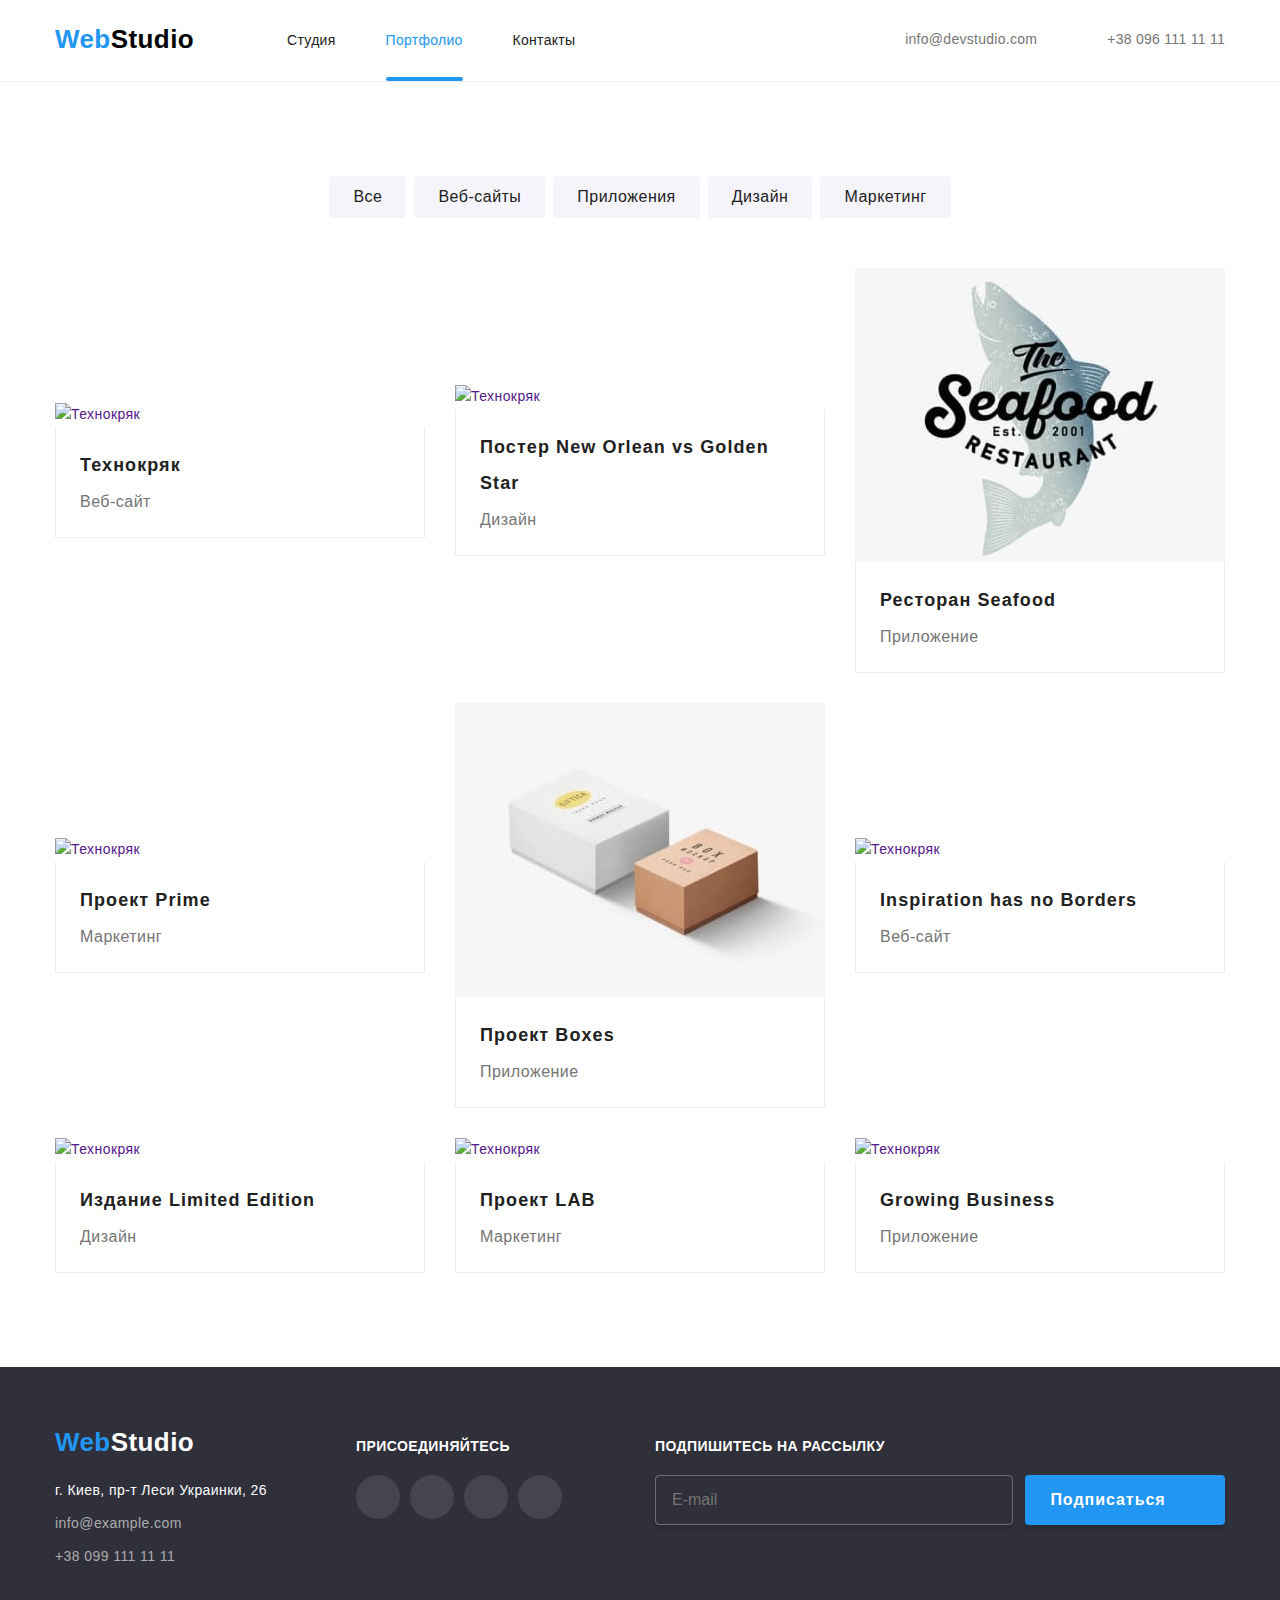
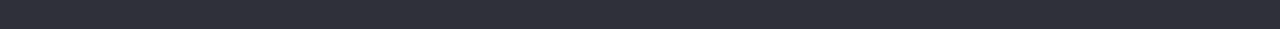
==== commit 50a7f505: "Homework #8" ====
--- a/portfolio.html
+++ b/portfolio.html
@@ -281,33 +281,33 @@
                   <picture>
                     <source
                       srcset="
-                        ./images/portfolio-examples/restourant-370.jpg 370w,
-                        ./images/portfolio-examples/restourant-740.jpg 740w
-                      "
-                      sizes="(min-width: 1200px) 370px"
-                      media="(min-width: 1200px)"
-                      type="image/jpeg"
-                    />
-                    <source
-                      srcset="
-                        ./images/portfolio-tablet/restourant-354.jpg 354w,
-                        ./images/portfolio-tablet/restourant-708.jpg 708w
-                      "
-                      sizes="(min-width: 768px) 354px"
-                      media="(min-width: 768px)"
-                      type="image/jpeg"
-                    />
-                    <source
-                      srcset="
-                        ./images/portfolio-mobile/restourant-450.jpg 450w,
-                        ./images/portfolio-mobile/restourant-900.jpg 900w
-                      "
-                      sizes="(min-width: 480px) 450px"
-                      media="(max-width: 767px)"
-                      type="image/jpeg"
-                    />
-                    <img
-                      src="./images/portfolio-examples/restourant-370.jpg"
+                        ./images/portfolio-examples/project_3-370.jpg 370w,
+                        ./images/portfolio-examples/project_3-740.jpg 740w
+                      "
+                      sizes="(min-width: 1200px) 370px"
+                      media="(min-width: 1200px)"
+                      type="image/jpeg"
+                    />
+                    <source
+                      srcset="
+                        ./images/portfolio-tablet/project_3-354.jpg 354w,
+                        ./images/portfolio-tablet/project_3-708.jpg 708w
+                      "
+                      sizes="(min-width: 768px) 354px"
+                      media="(min-width: 768px)"
+                      type="image/jpeg"
+                    />
+                    <source
+                      srcset="
+                        ./images/portfolio-mobile/project_3-450.jpg 450w,
+                        ./images/portfolio-mobile/project_3-900.jpg 900w
+                      "
+                      sizes="(min-width: 480px) 450px"
+                      media="(max-width: 767px)"
+                      type="image/jpeg"
+                    />
+                    <img
+                      src="./images/portfolio-examples/project_3-370.jpg"
                       alt="Технокряк"
                       width="370"
                     />
@@ -379,33 +379,33 @@
                   <picture>
                     <source
                       srcset="
-                        ./images/portfolio-examples/boxes-370.jpg 370w,
-                        ./images/portfolio-examples/boxes-740.jpg 740w
-                      "
-                      sizes="(min-width: 1200px) 370px"
-                      media="(min-width: 1200px)"
-                      type="image/jpeg"
-                    />
-                    <source
-                      srcset="
-                        ./images/portfolio-tablet/boxes-354.jpg 354w,
-                        ./images/portfolio-tablet/boxes-708.jpg 708w
-                      "
-                      sizes="(min-width: 768px) 354px"
-                      media="(min-width: 768px)"
-                      type="image/jpeg"
-                    />
-                    <source
-                      srcset="
-                        ./images/portfolio-mobile/boxes-450.jpg 450w,
-                        ./images/portfolio-mobile/boxes-900.jpg 900w
-                      "
-                      sizes="(min-width: 480px) 450px"
-                      media="(max-width: 767px)"
-                      type="image/jpeg"
-                    />
-                    <img
-                      src="./images/portfolio-examples/boxes-370.jpg"
+                        ./images/portfolio-examples/project_5-370.jpg 370w,
+                        ./images/portfolio-examples/project_5-740.jpg 740w
+                      "
+                      sizes="(min-width: 1200px) 370px"
+                      media="(min-width: 1200px)"
+                      type="image/jpeg"
+                    />
+                    <source
+                      srcset="
+                        ./images/portfolio-tablet/project_5-354.jpg 354w,
+                        ./images/portfolio-tablet/project_5-708.jpg 708w
+                      "
+                      sizes="(min-width: 768px) 354px"
+                      media="(min-width: 768px)"
+                      type="image/jpeg"
+                    />
+                    <source
+                      srcset="
+                        ./images/portfolio-mobile/project_5-450.jpg 450w,
+                        ./images/portfolio-mobile/project_5-900.jpg 900w
+                      "
+                      sizes="(min-width: 480px) 450px"
+                      media="(max-width: 767px)"
+                      type="image/jpeg"
+                    />
+                    <img
+                      src="./images/portfolio-examples/project_5-370.jpg"
                       alt="Технокряк"
                       width="370"
                     />
--- a/css/main.min.css
+++ b/css/main.min.css
@@ -1 +1 @@
-/*! modern-normalize v1.1.0 | MIT License | https://github.com/sindresorhus/modern-normalize */*,::before,::after{-webkit-box-sizing:border-box;box-sizing:border-box}html{line-height:1.15;-webkit-text-size-adjust:100%;-moz-tab-size:4;-o-tab-size:4;tab-size:4}body{margin:0;font-family:system-ui,-apple-system,"Segoe UI",Roboto,Helvetica,Arial,sans-serif,"Apple Color Emoji","Segoe UI Emoji"}hr{height:0;color:inherit}abbr[title]{-webkit-text-decoration:underline dotted;text-decoration:underline dotted}b,strong{font-weight:bolder}code,kbd,samp,pre{font-family:ui-monospace,SFMono-Regular,Consolas,"Liberation Mono",Menlo,monospace;font-size:1em}small{font-size:80%}sub,sup{font-size:75%;line-height:0;position:relative;vertical-align:baseline}sub{bottom:-0.25em}sup{top:-0.5em}table{text-indent:0;border-color:inherit}button,input,optgroup,select,textarea{font-family:inherit;font-size:100%;line-height:1.15;margin:0}button,select{text-transform:none}button,[type=button],[type=reset],[type=submit]{-webkit-appearance:button}::-moz-focus-inner{border-style:none;padding:0}:-moz-focusring{outline:1px dotted ButtonText}:-moz-ui-invalid{box-shadow:none}legend{padding:0}progress{vertical-align:baseline}::-webkit-inner-spin-button,::-webkit-outer-spin-button{height:auto}[type=search]{-webkit-appearance:textfield;outline-offset:-2px}::-webkit-search-decoration{-webkit-appearance:none}::-webkit-file-upload-button{-webkit-appearance:button;font:inherit}summary{display:list-item}@font-face{font-family:"Roboto";font-style:normal;font-weight:400;src:url("../fonts/roboto-v30-latin-ext_latin_cyrillic-ext_cyrillic-regular.eot");src:local(""),url("../fonts/roboto-v30-latin-ext_latin_cyrillic-ext_cyrillic-regular.eot?#iefix") format("embedded-opentype"),url("../fonts/roboto-v30-latin-ext_latin_cyrillic-ext_cyrillic-regular.woff2") format("woff2"),url("../fonts/roboto-v30-latin-ext_latin_cyrillic-ext_cyrillic-regular.woff") format("woff"),url("../fonts/roboto-v30-latin-ext_latin_cyrillic-ext_cyrillic-regular.ttf") format("truetype"),url("../fonts/roboto-v30-latin-ext_latin_cyrillic-ext_cyrillic-regular.svg#Roboto") format("svg")}@font-face{font-family:"Roboto";font-style:normal;font-weight:500;src:url("../fonts/roboto-v30-latin-ext_latin_cyrillic-ext_cyrillic-500.eot");src:local(""),url("../fonts/roboto-v30-latin-ext_latin_cyrillic-ext_cyrillic-500.eot?#iefix") format("embedded-opentype"),url("../fonts/roboto-v30-latin-ext_latin_cyrillic-ext_cyrillic-500.woff2") format("woff2"),url("../fonts/roboto-v30-latin-ext_latin_cyrillic-ext_cyrillic-500.woff") format("woff"),url("../fonts/roboto-v30-latin-ext_latin_cyrillic-ext_cyrillic-500.ttf") format("truetype"),url("../fonts/roboto-v30-latin-ext_latin_cyrillic-ext_cyrillic-500.svg#Roboto") format("svg")}@font-face{font-family:"Roboto";font-style:normal;font-weight:700;src:url("../fonts/roboto-v30-latin-ext_latin_cyrillic-ext_cyrillic-700.eot");src:local(""),url("../fonts/roboto-v30-latin-ext_latin_cyrillic-ext_cyrillic-700.eot?#iefix") format("embedded-opentype"),url("../fonts/roboto-v30-latin-ext_latin_cyrillic-ext_cyrillic-700.woff2") format("woff2"),url("../fonts/roboto-v30-latin-ext_latin_cyrillic-ext_cyrillic-700.woff") format("woff"),url("../fonts/roboto-v30-latin-ext_latin_cyrillic-ext_cyrillic-700.ttf") format("truetype"),url("../fonts/roboto-v30-latin-ext_latin_cyrillic-ext_cyrillic-700.svg#Roboto") format("svg")}@font-face{font-family:"Roboto";font-style:normal;font-weight:900;src:url("../fonts/roboto-v30-latin-ext_latin_cyrillic-ext_cyrillic-900.eot");src:local(""),url("../fonts/roboto-v30-latin-ext_latin_cyrillic-ext_cyrillic-900.eot?#iefix") format("embedded-opentype"),url("../fonts/roboto-v30-latin-ext_latin_cyrillic-ext_cyrillic-900.woff2") format("woff2"),url("../fonts/roboto-v30-latin-ext_latin_cyrillic-ext_cyrillic-900.woff") format("woff"),url("../fonts/roboto-v30-latin-ext_latin_cyrillic-ext_cyrillic-900.ttf") format("truetype"),url("../fonts/roboto-v30-latin-ext_latin_cyrillic-ext_cyrillic-900.svg#Roboto") format("svg")}@font-face{font-family:"Raleway";font-style:normal;font-weight:700;src:url("../fonts/raleway-v27-latin-ext_latin_cyrillic-ext_cyrillic-700.eot");src:local(""),url("../fonts/raleway-v27-latin-ext_latin_cyrillic-ext_cyrillic-700.eot?#iefix") format("embedded-opentype"),url("../fonts/raleway-v27-latin-ext_latin_cyrillic-ext_cyrillic-700.woff2") format("woff2"),url("../fonts/raleway-v27-latin-ext_latin_cyrillic-ext_cyrillic-700.woff") format("woff"),url("../fonts/raleway-v27-latin-ext_latin_cyrillic-ext_cyrillic-700.ttf") format("truetype"),url("../fonts/raleway-v27-latin-ext_latin_cyrillic-ext_cyrillic-700.svg#Raleway") format("svg")}:root{--main-text-color: #757575;--secondary-text-color: #212121;--logo-part-color: #2196f3;--main-color: #ffffff;--bcnd-col: #f5f4fa;--main-font: "Roboto";--secondary-font: "Raleway";--main-font-weight: 400}h1,h2,h3,p{margin:0}.list{list-style:none;margin:0;padding-left:0}.link{text-decoration:none}body{font-family:var(--main-font),sans-serif;font-size:14px;line-height:1.71;letter-spacing:.03em;font-weight:var(--main-font-weight);color:var(--main-text-color);background-color:var(--main-color)}body.modal-open{overflow:hidden}img{display:block;width:100%;height:auto}.section{padding-top:94px;padding-bottom:94px}@media screen and (max-width: 1199px){.section{padding-top:60px;padding-bottom:60px}}.container{width:100%;padding:0 15px;margin-left:auto;margin-right:auto;outline:1px solid tomato}@media screen and (min-width: 480px){.container{max-width:480px}}@media screen and (min-width: 768px){.container{max-width:768px}}@media screen and (min-width: 1200px){.container{max-width:1200px}}.modal-check__checkbox,.benefits__title,.section__header{position:absolute;width:1px;height:1px;margin:-1px;border:0;padding:0;white-space:nowrap;-webkit-clip-path:inset(100%);clip-path:inset(100%);clip:rect(0 0 0 0);overflow:hidden}.header{border-bottom:1px solid #ececec}@media screen and (min-width: 768px){.header__container{display:-webkit-box;display:-ms-flexbox;display:flex;-webkit-box-align:center;-ms-flex-align:center;align-items:center}}@media screen and (min-width: 1200px){.header__container{display:-webkit-box;display:-ms-flexbox;display:flex;-webkit-box-align:center;-ms-flex-align:center;align-items:center}}@media screen and (max-width: 767px){.header__container{position:relative}.nav,.contacts{display:none}}@media screen and (min-width: 768px){.nav{display:-webkit-box;display:-ms-flexbox;display:flex;-webkit-box-align:center;-ms-flex-align:center;align-items:center}.nav__list--left{margin-left:88px}.nav__list{display:-webkit-box;display:-ms-flexbox;display:flex}.nav__item--right:not(:last-child){margin-right:50px}.nav__link{padding-top:32px;padding-bottom:32px;font-weight:500;line-height:1.14;letter-spacing:.02em;color:var(--secondary-text-color)}}@media screen and (min-width: 1200px){.nav__list--left{margin-left:93px}}.contacts--left{margin-left:auto}@media screen and (max-width: 1199px){.contacts{margin-top:21px;margin-bottom:21px}}@media screen and (min-width: 1200px){.contacts{display:-webkit-box;display:-ms-flexbox;display:flex}}@media screen and (max-width: 1199px){.contact:not(:last-child){margin-bottom:10px}}@media screen and (min-width: 768px){.contact__link{display:-webkit-box;display:-ms-flexbox;display:flex;-webkit-box-align:center;-ms-flex-align:center;align-items:center;color:var(--main-text-color);fill:var(--main-text-color);font-weight:500;font-size:12px;line-height:1.17;letter-spacing:.02em}}@media screen and (min-width: 1200px){.contact--right:not(:last-child){margin-right:50px}.contact__link{display:-webkit-box;display:-ms-flexbox;display:flex;-webkit-box-align:center;-ms-flex-align:center;align-items:center;color:var(--main-text-color);fill:var(--main-text-color);padding-top:32px;padding-bottom:32px;font-weight:500;font-size:14px;line-height:1.14}}@media screen and (min-width: 768px){.contact__icon{fill:currentColor;margin-right:8px}}@media screen and (min-width: 1200px){.contact__icon{margin-right:10px}}.hero{text-align:center;background-repeat:no-repeat;background-position:center;background-color:#c4c4c4;background-size:480px 400px;padding-top:118px;padding-bottom:118px}@media screen and (max-width: 767px){.hero{background-image:-webkit-gradient(linear, left top, left bottom, from(rgba(47, 48, 58, 0.4)), to(rgba(47, 48, 58, 0.4))),url(../images/hero-mobile/img-480.jpg);background-image:linear-gradient(rgba(47, 48, 58, 0.4), rgba(47, 48, 58, 0.4)),url(../images/hero-mobile/img-480.jpg)}}@media screen and (max-width: 767px)and (min-device-pixel-ratio: 2),screen and (max-width: 767px)and (-webkit-min-device-pixel-ratio: 2),screen and (max-width: 767px)and (min-resolution: 192dpi),screen and (max-width: 767px)and (min-resolution: 2dppx){.hero{background-image:-webkit-gradient(linear, left top, left bottom, from(rgba(47, 48, 58, 0.4)), to(rgba(47, 48, 58, 0.4))),url(../images/hero-mobile/img-960.jpg);background-image:linear-gradient(rgba(47, 48, 58, 0.4), rgba(47, 48, 58, 0.4)),url(../images/hero-mobile/img-960.jpg)}}.hero__heading{display:inline-block;width:360px;font-family:var(--main-font),sans-serif;font-weight:900;font-size:26px;line-height:1.62;text-align:center;letter-spacing:.06em;text-transform:uppercase;color:var(--main-color);margin-bottom:30px}@media screen and (min-width: 768px){.hero{background-image:-webkit-gradient(linear, left top, left bottom, from(rgba(47, 48, 58, 0.4)), to(rgba(47, 48, 58, 0.4))),url(../images/hero-tablet/Img-768.jpg);background-image:linear-gradient(rgba(47, 48, 58, 0.4), rgba(47, 48, 58, 0.4)),url(../images/hero-tablet/Img-768.jpg);background-size:768px 400px}}@media screen and (min-width: 768px)and (min-device-pixel-ratio: 2),screen and (min-width: 768px)and (-webkit-min-device-pixel-ratio: 2),screen and (min-width: 768px)and (min-resolution: 192dpi),screen and (min-width: 768px)and (min-resolution: 2dppx){.hero{background-image:-webkit-gradient(linear, left top, left bottom, from(rgba(47, 48, 58, 0.4)), to(rgba(47, 48, 58, 0.4))),url(../images/hero-tablet/img-1536.jpg);background-image:linear-gradient(rgba(47, 48, 58, 0.4), rgba(47, 48, 58, 0.4)),url(../images/hero-tablet/img-1536.jpg)}}@media screen and (min-width: 1200px){.hero{background-size:1600px 600px;padding-top:200px;padding-bottom:200px;background-image:-webkit-gradient(linear, left top, left bottom, from(rgba(47, 48, 58, 0.4)), to(rgba(47, 48, 58, 0.4))),url(../images/hero/img-1600.jpg);background-image:linear-gradient(rgba(47, 48, 58, 0.4), rgba(47, 48, 58, 0.4)),url(../images/hero/img-1600.jpg)}}@media screen and (min-width: 1200px)and (min-device-pixel-ratio: 2),screen and (min-width: 1200px)and (-webkit-min-device-pixel-ratio: 2),screen and (min-width: 1200px)and (min-resolution: 192dpi),screen and (min-width: 1200px)and (min-resolution: 2dppx){.hero{background-image:-webkit-gradient(linear, left top, left bottom, from(rgba(47, 48, 58, 0.4)), to(rgba(47, 48, 58, 0.4))),url(../images/hero/Img-3200.jpg);background-image:linear-gradient(rgba(47, 48, 58, 0.4), rgba(47, 48, 58, 0.4)),url(../images/hero/Img-3200.jpg)}}@media screen and (min-width: 1200px){.hero__heading{width:698px;font-size:44px;line-height:1.36}}@media screen and (min-width: 768px)and (max-width: 1199px){.benefits__list{display:-webkit-box;display:-ms-flexbox;display:flex;-webkit-box-pack:center;-ms-flex-pack:center;justify-content:center;-ms-flex-wrap:wrap;flex-wrap:wrap;gap:30px}}@media screen and (min-width: 1200px){.benefits__list{display:-webkit-box;display:-ms-flexbox;display:flex}.benefits__item--left:not(:first-child){margin-left:30px}}@media screen and (max-width: 767px){.benefits__item:not(:last-child){margin-bottom:30px}}@media screen and (max-width: 767px),screen and (min-width: 1200px){.benefits__item{width:100%}}@media screen and (min-width: 768px)and (max-width: 1199px){.benefits__item{-ms-flex-preferred-size:calc((100% - 30px)/2);flex-basis:calc((100% - 30px)/2)}}.benefits__thumb{display:-webkit-box;display:-ms-flexbox;display:flex;-webkit-box-pack:center;-ms-flex-pack:center;justify-content:center;-webkit-box-align:center;-ms-flex-align:center;align-items:center;background:#f5f4fa;border-radius:4px;height:120px;margin-bottom:30px}.benefits__icon{display:block}@media screen and (max-width: 767px){.benefits__heading{text-align:center}}.benefits__heading{font-size:14px;line-height:1.14;text-transform:uppercase;color:var(--secondary-text-color);margin-bottom:10px}.activity{padding-top:0}@media screen and (max-width: 1199px){.activity{display:none}}.activity__list{display:-webkit-box;display:-ms-flexbox;display:flex}.activity__item{position:relative;z-index:1}.activity__item--left:not(:first-child){margin-left:30px}.activity__text{display:-webkit-box;display:-ms-flexbox;display:flex;-webkit-box-align:center;-ms-flex-align:center;align-items:center;-webkit-box-pack:center;-ms-flex-pack:center;justify-content:center;position:absolute;bottom:0;height:70px;width:100%;font-weight:700;line-height:1.14;text-align:center;text-transform:uppercase;color:var(--main-color);background-color:rgba(47,48,58,.8)}.team-section{background-color:var(--bcnd-col)}.team-section__item{background-color:var(--main-color);text-align:center;-webkit-box-shadow:0px 1px 3px rgba(0,0,0,.12),0px 1px 1px rgba(0,0,0,.14),0px 2px 1px rgba(0,0,0,.2);box-shadow:0px 1px 3px rgba(0,0,0,.12),0px 1px 1px rgba(0,0,0,.14),0px 2px 1px rgba(0,0,0,.2);border-bottom-left-radius:4px;border-bottom-right-radius:4px}@media screen and (max-width: 767px){.team-section__item--right:not(:last-child){margin-bottom:30px}}@media screen and (min-width: 768px)and (max-width: 1199px){.team-section__item{-ms-flex-preferred-size:calc((100% - 30px)/2);flex-basis:calc((100% - 30px)/2)}}@media screen and (min-width: 1200px){.team-section__item--right:not(:first-child){margin-left:30px}}.team-section__photo{margin-bottom:30px}.team-section__heading{font-weight:500;font-size:16px;line-height:1.2;color:var(--secondary-text-color);margin-bottom:10px}.team-section__text{font-size:16px;line-height:1.2;letter-spacing:.03em;color:var(--main-text-color);margin-bottom:16px}.team-section__list{display:-webkit-box;display:-ms-flexbox;display:flex}@media screen and (max-width: 767px){.team-section__list{-webkit-box-orient:vertical;-webkit-box-direction:normal;-ms-flex-direction:column;flex-direction:column}}@media screen and (min-width: 768px)and (max-width: 1199px){.team-section__list{-ms-flex-wrap:wrap;flex-wrap:wrap;gap:30px}}.customers-list{display:-webkit-box;display:-ms-flexbox;display:flex;-webkit-box-pack:center;-ms-flex-pack:center;justify-content:center}@media screen and (max-width: 1199px){.customers-list{-ms-flex-wrap:wrap;flex-wrap:wrap;gap:30px}}.customers-list__icon{display:block;fill:currentColor}.customers-list__item{height:92px}@media screen and (max-width: 767px){.customers-list__item{-ms-flex-preferred-size:calc((100% - 30px)/2);flex-basis:calc((100% - 30px)/2)}}@media screen and (min-width: 768px){.customers-list__item{-ms-flex-preferred-size:calc((100% - 60px)/3);flex-basis:calc((100% - 60px)/3)}}@media screen and (min-width: 1200px){.customers-list__item{max-width:170px}.customers-list__item--right:not(:last-child){margin-right:30px}}.customers-list__link{display:-webkit-box;display:-ms-flexbox;display:flex;-webkit-box-pack:center;-ms-flex-pack:center;justify-content:center;-webkit-box-align:center;-ms-flex-align:center;align-items:center;width:100%;height:100%;border:1px solid #afb1b8;border-radius:4px;color:#afb1b8;-webkit-transition-property:color,border-color;transition-property:color,border-color;-webkit-transition-duration:250ms;transition-duration:250ms;-webkit-transition-timing-function:cubic-bezier(0.4, 0, 0.2, 1);transition-timing-function:cubic-bezier(0.4, 0, 0.2, 1)}.customers-list__link:hover,.customers-list__link:focus{color:var(--logo-part-color);border-color:var(--logo-part-color)}.footer{background-color:#2f303a;padding-top:60px;padding-bottom:60px}.footer__container{display:-webkit-box;display:-ms-flexbox;display:flex;-webkit-box-align:baseline;-ms-flex-align:baseline;align-items:baseline}@media screen and (max-width: 1199px){.footer__container{-webkit-box-orient:vertical;-webkit-box-direction:normal;-ms-flex-direction:column;flex-direction:column;-webkit-box-pack:center;-ms-flex-pack:center;justify-content:center;-webkit-box-align:center;-ms-flex-align:center;align-items:center}}.footer__adress-container{display:-webkit-box;display:-ms-flexbox;display:flex}@media screen and (min-width: 768px){.footer__adress-container{-webkit-box-align:baseline;-ms-flex-align:baseline;align-items:baseline}}@media screen and (max-width: 767px){.footer__adress-container{-webkit-box-orient:vertical;-webkit-box-direction:normal;-ms-flex-direction:column;flex-direction:column;-webkit-box-align:center;-ms-flex-align:center;align-items:center}}@media screen and (max-width: 1199px){.footer__adress-container{margin-bottom:60px;text-align:center}}@media screen and (max-width: 767px){.adress-container{margin-bottom:60px}}.adress{width:231px}.adress__item--bottom:not(:last-child){margin-bottom:9px}.adress__link{font-style:normal}.adress__link--white{color:var(--main-color)}.adress__link--transp{color:rgba(255,255,255,.6)}@media screen and (min-width: 768px){.encourage-box{margin-left:165px}}@media screen and (min-width: 1200px){.encourage-box{margin-left:70px}}.encourage-box__title{font-weight:700;line-height:1.14;text-transform:uppercase;color:var(--main-color);margin-bottom:20px}.card-set{display:-webkit-box;display:-ms-flexbox;display:flex}@media screen and (max-width: 767px){.card-set{-webkit-box-orient:vertical;-webkit-box-direction:normal;-ms-flex-direction:column;flex-direction:column}}@media screen and (min-width: 768px)and (max-width: 1199px){.card-set{-ms-flex-wrap:wrap;flex-wrap:wrap;gap:30px}}@media screen and (min-width: 1200px){.card-set{-ms-flex-wrap:wrap;flex-wrap:wrap;-webkit-box-pack:center;-ms-flex-pack:center;justify-content:center;-webkit-box-align:center;-ms-flex-align:center;align-items:center}}@media screen and (max-width: 767px){.card-set__item{width:100%}.card-set__item:not(:last-child){margin-bottom:30px}}@media screen and (min-width: 768px)and (max-width: 1199px){.card-set__item{-ms-flex-preferred-size:calc((100% - 30px)/2);flex-basis:calc((100% - 30px)/2)}}@media screen and (min-width: 1200px){.card-set__item{background-color:var(--main-color);-ms-flex-preferred-size:calc((100% - 60px)/3);flex-basis:calc((100% - 60px)/3);margin-right:30px;margin-bottom:30px}.card-set__item:nth-child(3n){margin-right:0}.card-set__item:nth-last-child(-n+3){margin-bottom:0}}.logo{display:inline-block}.logo--height{padding-top:16px;padding-bottom:16px}@media screen and (min-width: 768px){.logo--height{padding-top:26px;padding-bottom:26px}}@media screen and (min-width: 1200px){.logo--height{padding-top:24px;padding-bottom:25px}}.logo__text{font-family:var(--secondary-font),sans-serif;font-weight:700;font-size:24px;line-height:1.17;color:var(--logo-part-color)}.logo__text--white{color:var(--main-color)}.logo__text--black{color:#000}@media screen and (min-width: 1200px){.logo__text{font-size:26px;line-height:1.2}}.logo--bottom{display:block;margin-bottom:20px}.title{font-size:28px;line-height:1.17;text-align:center;letter-spacing:.03em;color:var(--secondary-text-color);margin-bottom:30px}@media screen and (min-width: 1200px){.title{margin-bottom:50px;font-size:36px}}.button{display:block;width:200px;height:50px;margin-left:auto;margin-right:auto;font-weight:700;font-size:16px;line-height:1.88;text-align:center;letter-spacing:.06em;background-color:var(--logo-part-color);color:var(--main-color);cursor:pointer;-webkit-box-shadow:0px 4px 4px rgba(0,0,0,.15);box-shadow:0px 4px 4px rgba(0,0,0,.15);border-radius:4px;border-color:rgba(0,0,0,0);-webkit-transition-property:background-color;transition-property:background-color;-webkit-transition-duration:250ms;transition-duration:250ms;-webkit-transition-timing-function:cubic-bezier(0.4, 0, 0.2, 1);transition-timing-function:cubic-bezier(0.4, 0, 0.2, 1)}.button:hover,.button:focus{background-color:#188ce8}@media screen and (max-width: 767px){.menu-btn{position:absolute;top:10px;right:15px;z-index:999;fill:var(--secondary-text-color);background-color:rgba(0,0,0,0);border-color:rgba(0,0,0,0);cursor:pointer;-webkit-transition-property:fill;transition-property:fill;-webkit-transition-duration:250ms;transition-duration:250ms;-webkit-transition-timing-function:cubic-bezier(0.4, 0, 0.2, 1);transition-timing-function:cubic-bezier(0.4, 0, 0.2, 1)}.menu-btn:hover,.menu-btn:focus{fill:var(--logo-part-color)}.menu-btn .menu__close-icon{display:none}.menu-btn.is-open .menu__close-icon{display:block}.menu-btn.is-open .menu__menu-icon{display:none}.menu-container{position:fixed;z-index:10;top:0;left:0;-webkit-transform:translateX(100%);transform:translateX(100%);-webkit-transition-property:-webkit-transform;transition-property:-webkit-transform;transition-property:transform;transition-property:transform, -webkit-transform;-webkit-transition-duration:250ms;transition-duration:250ms;-webkit-transition-timing-function:cubic-bezier(0.4, 0, 0.2, 1);transition-timing-function:cubic-bezier(0.4, 0, 0.2, 1);display:-webkit-box;display:-ms-flexbox;display:flex;-webkit-box-orient:vertical;-webkit-box-direction:normal;-ms-flex-direction:column;flex-direction:column;padding:46px 40px;width:100vw;height:100vh;background-color:var(--main-color)}.menu-container__nav{margin-bottom:auto}.menu-container__social-link{font-weight:500;font-size:18px;line-height:1.22;letter-spacing:.02em;color:var(--logo-part-color)}.menu-container__link{font-weight:500;font-size:40px;line-height:1.17;letter-spacing:.02em;color:var(--secondary-text-color)}.menu-container__contact-link{font-weight:500;font-size:34px;line-height:1.17;letter-spacing:.02em;color:var(--logo-part-color)}.menu-container__contact-link--grey{font-size:24px;color:var(--main-text-color)}.menu-container__item--margin:not(:last-child){margin-bottom:32px}.menu-container__contact--margin{margin-bottom:32px}.menu-container.is-open{-webkit-transform:translateX(0);transform:translateX(0)}.menu-container__contacts--margin{margin-bottom:64px}.menu-container__contact-list{display:-webkit-box;display:-ms-flexbox;display:flex}.menu-container__contact-item:not(:last-child){padding-right:10px;margin-right:10px;border-right:1px solid rgba(33,33,33,.2)}}@media screen and (min-width: 768px){.menu-btn{display:none}.menu-container{display:none}}.mobile-menu{position:relative}.radio{display:-webkit-box;display:-ms-flexbox;display:flex}@media screen and (max-width: 767px){.radio{-ms-flex-wrap:wrap;flex-wrap:wrap;-ms-flex-line-pack:start;align-content:flex-start;-webkit-column-gap:8px;-moz-column-gap:8px;column-gap:8px;row-gap:15px;margin-bottom:40px}}@media screen and (min-width: 768px){.radio{-webkit-box-pack:center;-ms-flex-pack:center;justify-content:center;-webkit-box-align:center;-ms-flex-align:center;align-items:center;margin-bottom:30px}.radio__item:not(:first-child){margin-left:8px}}@media screen and (min-width: 1200px){.radio{margin-bottom:50px}}.radio__button{padding:6px 22px;font-family:var(--main-font),sans-serif;font-weight:500;font-size:16px;line-height:1.62;text-align:center;letter-spacing:.03em;color:var(--secondary-text-color);cursor:pointer;background-color:var(--bcnd-col);border-radius:4px;border-color:rgba(0,0,0,0);-webkit-transition-property:color,background-color,-webkit-box-shadow;transition-property:color,background-color,-webkit-box-shadow;transition-property:color,background-color,box-shadow;transition-property:color,background-color,box-shadow,-webkit-box-shadow;-webkit-transition-duration:250ms;transition-duration:250ms;-webkit-transition-timing-function:cubic-bezier(0.4, 0, 0.2, 1);transition-timing-function:cubic-bezier(0.4, 0, 0.2, 1)}.radio__button:hover,.radio__button:focus{color:var(--main-color);background-color:var(--logo-part-color);-webkit-box-shadow:0px 3px 1px rgba(0,0,0,.1),0px 1px 2px rgba(0,0,0,.08),0px 2px 2px rgba(0,0,0,.12);box-shadow:0px 3px 1px rgba(0,0,0,.1),0px 1px 2px rgba(0,0,0,.08),0px 2px 2px rgba(0,0,0,.12)}.card{display:block;-webkit-transition-property:-webkit-box-shadow;transition-property:-webkit-box-shadow;transition-property:box-shadow;transition-property:box-shadow, -webkit-box-shadow;-webkit-transition-duration:250ms;transition-duration:250ms;-webkit-transition-timing-function:cubic-bezier(0.4, 0, 0.2, 1);transition-timing-function:cubic-bezier(0.4, 0, 0.2, 1)}.card:hover,.card:focus{-webkit-box-shadow:0px 1px 1px rgba(0,0,0,.12),0px 4px 4px rgba(0,0,0,.06),1px 4px 6px rgba(0,0,0,.16);box-shadow:0px 1px 1px rgba(0,0,0,.12),0px 4px 4px rgba(0,0,0,.06),1px 4px 6px rgba(0,0,0,.16)}.card__thumb{position:relative;overflow:hidden}.card__desc{padding:20px 24px;border-left:1px solid #eee;border-right:1px solid #eee;border-bottom:1px solid #eee;width:100%}.card__title{font-size:18px;line-height:2;letter-spacing:.06em;color:var(--secondary-text-color);margin-bottom:4px}.card__text{font-family:var(--main-font),sans-serif;font-size:16px;line-height:1.88;letter-spacing:.03em;color:var(--main-text-color)}.overlay{position:absolute;top:0;left:0;font-size:18px;line-height:1.56;color:var(--main-color);background-color:rgba(33,150,243,.9);width:100%;height:100%;padding:63px 24px;-webkit-transform:translateY(101%);transform:translateY(101%);-webkit-transition-property:-webkit-transform;transition-property:-webkit-transform;transition-property:transform;transition-property:transform, -webkit-transform;-webkit-transition-duration:250ms;transition-duration:250ms;-webkit-transition-timing-function:cubic-bezier(0.4, 0, 0.2, 1);transition-timing-function:cubic-bezier(0.4, 0, 0.2, 1)}.card:hover .overlay,.card:focus .overlay{-webkit-transform:translateY(0);transform:translateY(0)}.social-list{display:-webkit-box;display:-ms-flexbox;display:flex}.social-list--center{-webkit-box-pack:center;-ms-flex-pack:center;justify-content:center;-webkit-box-align:center;-ms-flex-align:center;align-items:center;margin-bottom:24px}@media screen and (min-width: 1200px){.social-list--center{margin-bottom:30px}}.social-list__icon{fill:currentColor}.social-list__item{width:44px;height:44px}.social-list__item--left:not(:first-child){margin-left:10px}.social-list__link{display:-webkit-box;display:-ms-flexbox;display:flex;-webkit-box-pack:center;-ms-flex-pack:center;justify-content:center;-webkit-box-align:center;-ms-flex-align:center;align-items:center;width:100%;height:100%;border-radius:50%;-webkit-transition-property:color,background-color;transition-property:color,background-color;-webkit-transition-duration:250ms;transition-duration:250ms;-webkit-transition-timing-function:cubic-bezier(0.4, 0, 0.2, 1);transition-timing-function:cubic-bezier(0.4, 0, 0.2, 1)}.social-list__link--grey{color:#afb1b8}.social-list__link--grey:hover,.social-list__link--grey:focus{color:var(--main-color);background-color:var(--logo-part-color)}.social-list__link--white{background-color:rgba(255,255,255,.1);color:var(--main-color)}.social-list__link--white:hover,.social-list__link--white:active{background-color:var(--logo-part-color)}.subscribe-form{display:-webkit-box;display:-ms-flexbox;display:flex}@media screen and (max-width: 1199px){.subscribe-form{-webkit-box-orient:vertical;-webkit-box-direction:normal;-ms-flex-direction:column;flex-direction:column;-webkit-box-pack:center;-ms-flex-pack:center;justify-content:center;-webkit-box-align:center;-ms-flex-align:center;align-items:center}.subscribe-form__thumb{margin-bottom:20px}}@media screen and (min-width: 1200px){.subscribe-form{margin-left:auto}}.subscribe-form__thumb{display:-webkit-box;display:-ms-flexbox;display:flex;-webkit-box-orient:vertical;-webkit-box-direction:normal;-ms-flex-direction:column;flex-direction:column}@media screen and (max-width: 1199px){.subscribe-form__thumb{-webkit-box-align:center;-ms-flex-align:center;align-items:center}}@media screen and (min-width: 1200px){.subscribe-form__thumb{margin-right:12px}}.subscribe-form__label{font-weight:700;line-height:1.14;text-transform:uppercase;color:var(--main-color);margin-bottom:20px;cursor:pointer}.subscribe-form__button{display:-webkit-box;display:-ms-flexbox;display:flex;-webkit-box-align:center;-ms-flex-align:center;align-items:center;-webkit-box-pack:center;-ms-flex-pack:center;justify-content:center;-ms-flex-item-align:end;align-self:flex-end;fill:var(--main-color)}.subscribe-form__icon{margin-left:10px}.subscribe-form__input{-webkit-box-align:center;-ms-flex-align:center;align-items:center;color:rgba(255,255,255,.6);font-size:16px;line-height:1.25;height:50px;width:450px;padding-top:15px;padding-bottom:15px;padding-left:16px;border:1px solid rgba(255,255,255,.3);border-radius:4px;-webkit-box-shadow:0px 4px 4px rgba(0,0,0,.15);box-shadow:0px 4px 4px rgba(0,0,0,.15);background-color:rgba(0,0,0,0)}.subscribe-form__input:not(:-moz-placeholder-shown){color:var(--main-color)}.subscribe-form__input:not(:-ms-input-placeholder){color:var(--main-color)}.subscribe-form__input:not(:placeholder-shown){color:var(--main-color)}@media screen and (min-width: 1200px){.subscribe-form__input{width:358px}}.backdrop{position:fixed;top:0;left:0;width:100%;height:100%;z-index:2;background-color:rgba(0,0,0,.2);opacity:1;visibility:visible;-webkit-transition-property:opacity,visibility;transition-property:opacity,visibility;-webkit-transition-duration:250ms;transition-duration:250ms;-webkit-transition-timing-function:cubic-bezier(0.4, 0, 0.2, 1);transition-timing-function:cubic-bezier(0.4, 0, 0.2, 1)}.backdrop.is-hidden .modal{-webkit-transform:translate(-50%, -50%) scale(0.9);transform:translate(-50%, -50%) scale(0.9)}.backdrop__button{margin-top:30px}.is-hidden{opacity:0;visibility:hidden;pointer-events:none}.modal{position:absolute;top:50%;left:50%;width:450px;height:609px;background-color:var(--main-color);-webkit-box-shadow:0px 1px 3px rgba(0,0,0,.12),0px 1px 1px rgba(0,0,0,.14),0px 2px 1px rgba(0,0,0,.2);box-shadow:0px 1px 3px rgba(0,0,0,.12),0px 1px 1px rgba(0,0,0,.14),0px 2px 1px rgba(0,0,0,.2);border-radius:4px;-webkit-transform:translate(-50%, -50%) scale(1);transform:translate(-50%, -50%) scale(1);-webkit-transition-property:-webkit-transform;transition-property:-webkit-transform;transition-property:transform;transition-property:transform, -webkit-transform;-webkit-transition-duration:250ms;transition-duration:250ms;-webkit-transition-timing-function:cubic-bezier(0.4, 0, 0.2, 1);transition-timing-function:cubic-bezier(0.4, 0, 0.2, 1)}@media screen and (min-width: 1200px){.modal{width:528px;height:581px}}.modal__form-field{display:-webkit-box;display:-ms-flexbox;display:flex;-webkit-box-orient:vertical;-webkit-box-direction:normal;-ms-flex-direction:column;flex-direction:column;padding:40px}.modal__label{font-weight:700;font-size:20px;line-height:1.5;text-align:center;color:var(--secondary-text-color);margin-bottom:12px}@media screen and (min-width: 1200px){.modal__label{line-height:1.15}}.modal-cont{display:block;margin-bottom:10px}.modal-cont--bottom{margin-bottom:20px}.modal-cont__label{display:block;font-size:12px;line-height:1.17;letter-spacing:.01em;margin-bottom:4px}.modal-cont__thumb{display:block;position:relative}.modal-cont__input{width:100%;height:40px;padding-left:42px;padding-right:12px;border-radius:4px;border:1px solid;border-color:rgba(33,33,33,.2);outline:rgba(0,0,0,0);-webkit-transition-property:border-color;transition-property:border-color;-webkit-transition-duration:250ms;transition-duration:250ms;-webkit-transition-timing-function:cubic-bezier(0.4, 0, 0.2, 1);transition-timing-function:cubic-bezier(0.4, 0, 0.2, 1)}.modal-cont__input:focus+.modal-cont__icon,.modal-cont__input:focus,.modal-cont__textarea:focus{fill:var(--logo-part-color);border-color:var(--logo-part-color)}.modal-cont__icon{display:block;position:absolute;fill:#212121;top:50%;left:12px;-webkit-transform:translateY(-50%);transform:translateY(-50%);-webkit-transition-property:fill;transition-property:fill;-webkit-transition-duration:250ms;transition-duration:250ms;-webkit-transition-timing-function:cubic-bezier(0.4, 0, 0.2, 1);transition-timing-function:cubic-bezier(0.4, 0, 0.2, 1)}.modal-cont__textarea{width:100%;height:120px;padding:12px 16px;resize:none;border:1px solid;border-color:rgba(33,33,33,.2);border-radius:4px;outline:rgba(0,0,0,0);-webkit-transition-property:border-color;transition-property:border-color;-webkit-transition-duration:250ms;transition-duration:250ms;-webkit-transition-timing-function:cubic-bezier(0.4, 0, 0.2, 1);transition-timing-function:cubic-bezier(0.4, 0, 0.2, 1)}.modal-cont__textarea::-webkit-input-placeholder{font-size:12px;line-height:1.17;letter-spacing:.01em;color:rgba(117,117,117,.5);-webkit-transition:font-size,line-height;transition:font-size,line-height;-webkit-transition-duration:250ms;transition-duration:250ms;-webkit-transition-timing-function:cubic-bezier(0.4, 0, 0.2, 1);transition-timing-function:cubic-bezier(0.4, 0, 0.2, 1)}.modal-cont__textarea::-moz-placeholder{font-size:12px;line-height:1.17;letter-spacing:.01em;color:rgba(117,117,117,.5);-moz-transition:font-size,line-height;transition:font-size,line-height;transition-duration:250ms;transition-timing-function:cubic-bezier(0.4, 0, 0.2, 1)}.modal-cont__textarea:-ms-input-placeholder{font-size:12px;line-height:1.17;letter-spacing:.01em;color:rgba(117,117,117,.5);-ms-transition:font-size,line-height;transition:font-size,line-height;transition-duration:250ms;transition-timing-function:cubic-bezier(0.4, 0, 0.2, 1)}.modal-cont__textarea::-ms-input-placeholder{font-size:12px;line-height:1.17;letter-spacing:.01em;color:rgba(117,117,117,.5);-ms-transition:font-size,line-height;transition:font-size,line-height;transition-duration:250ms;transition-timing-function:cubic-bezier(0.4, 0, 0.2, 1)}.modal-cont__textarea::placeholder{font-size:12px;line-height:1.17;letter-spacing:.01em;color:rgba(117,117,117,.5);-webkit-transition:font-size,line-height;transition:font-size,line-height;-webkit-transition-duration:250ms;transition-duration:250ms;-webkit-transition-timing-function:cubic-bezier(0.4, 0, 0.2, 1);transition-timing-function:cubic-bezier(0.4, 0, 0.2, 1)}.modal-cont__textarea:focus::-webkit-input-placeholder{font-size:14px;line-height:1.14}.modal-cont__textarea:focus::-moz-placeholder{font-size:14px;line-height:1.14}.modal-cont__textarea:focus:-ms-input-placeholder{font-size:14px;line-height:1.14}.modal-cont__textarea:focus::-ms-input-placeholder{font-size:14px;line-height:1.14}.modal-cont__textarea:focus::placeholder{font-size:14px;line-height:1.14}.modal-check{display:-webkit-box;display:-ms-flexbox;display:flex;-webkit-box-align:center;-ms-flex-align:center;align-items:center;-webkit-box-pack:center;-ms-flex-pack:center;justify-content:center;cursor:pointer}.modal-check__checkbox:checked+.modal-check__icon{background-image:url("data:image/svg+xml;charset=utf8,%3Csvg width='16' height='15' fill='none' xmlns='http://www.w3.org/2000/svg'%3E%3Cpath d='m3.957 7.752-.069-.066-.069.065-.888.842-.076.072.076.073 3.496 3.334.069.066.069-.066 7.504-7.158.076-.073-.076-.072-.882-.841-.069-.066-.069.066-6.553 6.246-2.539-2.422Z' fill='%23fff' stroke='%23fff' stroke-width='.2'/%3E%3C/svg%3E");background-color:var(--logo-part-color);background-size:contain;background-origin:border-box;border-color:rgba(0,0,0,0)}.modal-check__icon{display:inline-block;width:16px;height:15px;margin-right:7px;border:2px solid var(--secondary-text-color);border-radius:2px;background-color:var(--main-color);-webkit-transition-property:background-color,border-color;transition-property:background-color,border-color;-webkit-transition-duration:250ms;transition-duration:250ms;-webkit-transition-timing-function:cubic-bezier(0.4, 0, 0.2, 1);transition-timing-function:cubic-bezier(0.4, 0, 0.2, 1)}@media screen and (max-width: 1199px){.modal-check__text{font-size:12px;line-height:1.17}}.modal-check__agreement{-webkit-text-decoration-line:underline;text-decoration-line:underline;color:var(--logo-part-color);-webkit-transition-property:color;transition-property:color;-webkit-transition-duration:250ms;transition-duration:250ms;-webkit-transition-timing-function:cubic-bezier(0.4, 0, 0.2, 1);transition-timing-function:cubic-bezier(0.4, 0, 0.2, 1)}.modal-check__agreement:hover{color:#188ce8}.modal__close-btn{position:absolute;top:8px;right:8px;display:-webkit-box;display:-ms-flexbox;display:flex;-webkit-box-pack:center;-ms-flex-pack:center;justify-content:center;-webkit-box-align:center;-ms-flex-align:center;align-items:center;cursor:pointer;width:30px;height:30px;border:1px solid rgba(0,0,0,.1);border-radius:50%;background-color:var(--main-color);color:#000;padding:0;-webkit-transition-property:color,background-color;transition-property:color,background-color;-webkit-transition-duration:250ms;transition-duration:250ms;-webkit-transition-timing-function:cubic-bezier(0.4, 0, 0.2, 1);transition-timing-function:cubic-bezier(0.4, 0, 0.2, 1)}.modal__close-btn:hover{color:var(--logo-part-color)}.modal__close-icon{fill:currentColor;display:block}.nav__link--current{color:var(--logo-part-color);position:relative}.nav__link--current::after{display:inline-block;position:absolute;content:"";width:100%;height:4px;bottom:-1px;left:0;background-color:var(--logo-part-color);border-radius:2px}.menu-container__link--current{color:var(--logo-part-color)}.link{-webkit-transition-property:color;transition-property:color;-webkit-transition-duration:250ms;transition-duration:250ms;-webkit-transition-timing-function:cubic-bezier(0.4, 0, 0.2, 1);transition-timing-function:cubic-bezier(0.4, 0, 0.2, 1)}.link:hover,.link:focus{color:var(--logo-part-color)}/*# sourceMappingURL=main.min.css.map */+/*! modern-normalize v1.1.0 | MIT License | https://github.com/sindresorhus/modern-normalize */*,::before,::after{-webkit-box-sizing:border-box;box-sizing:border-box}html{line-height:1.15;-webkit-text-size-adjust:100%;-moz-tab-size:4;-o-tab-size:4;tab-size:4}body{margin:0;font-family:system-ui,-apple-system,"Segoe UI",Roboto,Helvetica,Arial,sans-serif,"Apple Color Emoji","Segoe UI Emoji"}hr{height:0;color:inherit}abbr[title]{-webkit-text-decoration:underline dotted;text-decoration:underline dotted}b,strong{font-weight:bolder}code,kbd,samp,pre{font-family:ui-monospace,SFMono-Regular,Consolas,"Liberation Mono",Menlo,monospace;font-size:1em}small{font-size:80%}sub,sup{font-size:75%;line-height:0;position:relative;vertical-align:baseline}sub{bottom:-0.25em}sup{top:-0.5em}table{text-indent:0;border-color:inherit}button,input,optgroup,select,textarea{font-family:inherit;font-size:100%;line-height:1.15;margin:0}button,select{text-transform:none}button,[type=button],[type=reset],[type=submit]{-webkit-appearance:button}::-moz-focus-inner{border-style:none;padding:0}:-moz-focusring{outline:1px dotted ButtonText}:-moz-ui-invalid{box-shadow:none}legend{padding:0}progress{vertical-align:baseline}::-webkit-inner-spin-button,::-webkit-outer-spin-button{height:auto}[type=search]{-webkit-appearance:textfield;outline-offset:-2px}::-webkit-search-decoration{-webkit-appearance:none}::-webkit-file-upload-button{-webkit-appearance:button;font:inherit}summary{display:list-item}@font-face{font-family:"Roboto";font-style:normal;font-weight:400;src:url("../fonts/roboto-v30-latin-ext_latin_cyrillic-ext_cyrillic-regular.eot");src:local(""),url("../fonts/roboto-v30-latin-ext_latin_cyrillic-ext_cyrillic-regular.eot?#iefix") format("embedded-opentype"),url("../fonts/roboto-v30-latin-ext_latin_cyrillic-ext_cyrillic-regular.woff2") format("woff2"),url("../fonts/roboto-v30-latin-ext_latin_cyrillic-ext_cyrillic-regular.woff") format("woff"),url("../fonts/roboto-v30-latin-ext_latin_cyrillic-ext_cyrillic-regular.ttf") format("truetype"),url("../fonts/roboto-v30-latin-ext_latin_cyrillic-ext_cyrillic-regular.svg#Roboto") format("svg")}@font-face{font-family:"Roboto";font-style:normal;font-weight:500;src:url("../fonts/roboto-v30-latin-ext_latin_cyrillic-ext_cyrillic-500.eot");src:local(""),url("../fonts/roboto-v30-latin-ext_latin_cyrillic-ext_cyrillic-500.eot?#iefix") format("embedded-opentype"),url("../fonts/roboto-v30-latin-ext_latin_cyrillic-ext_cyrillic-500.woff2") format("woff2"),url("../fonts/roboto-v30-latin-ext_latin_cyrillic-ext_cyrillic-500.woff") format("woff"),url("../fonts/roboto-v30-latin-ext_latin_cyrillic-ext_cyrillic-500.ttf") format("truetype"),url("../fonts/roboto-v30-latin-ext_latin_cyrillic-ext_cyrillic-500.svg#Roboto") format("svg")}@font-face{font-family:"Roboto";font-style:normal;font-weight:700;src:url("../fonts/roboto-v30-latin-ext_latin_cyrillic-ext_cyrillic-700.eot");src:local(""),url("../fonts/roboto-v30-latin-ext_latin_cyrillic-ext_cyrillic-700.eot?#iefix") format("embedded-opentype"),url("../fonts/roboto-v30-latin-ext_latin_cyrillic-ext_cyrillic-700.woff2") format("woff2"),url("../fonts/roboto-v30-latin-ext_latin_cyrillic-ext_cyrillic-700.woff") format("woff"),url("../fonts/roboto-v30-latin-ext_latin_cyrillic-ext_cyrillic-700.ttf") format("truetype"),url("../fonts/roboto-v30-latin-ext_latin_cyrillic-ext_cyrillic-700.svg#Roboto") format("svg")}@font-face{font-family:"Roboto";font-style:normal;font-weight:900;src:url("../fonts/roboto-v30-latin-ext_latin_cyrillic-ext_cyrillic-900.eot");src:local(""),url("../fonts/roboto-v30-latin-ext_latin_cyrillic-ext_cyrillic-900.eot?#iefix") format("embedded-opentype"),url("../fonts/roboto-v30-latin-ext_latin_cyrillic-ext_cyrillic-900.woff2") format("woff2"),url("../fonts/roboto-v30-latin-ext_latin_cyrillic-ext_cyrillic-900.woff") format("woff"),url("../fonts/roboto-v30-latin-ext_latin_cyrillic-ext_cyrillic-900.ttf") format("truetype"),url("../fonts/roboto-v30-latin-ext_latin_cyrillic-ext_cyrillic-900.svg#Roboto") format("svg")}@font-face{font-family:"Raleway";font-style:normal;font-weight:700;src:url("../fonts/raleway-v27-latin-ext_latin_cyrillic-ext_cyrillic-700.eot");src:local(""),url("../fonts/raleway-v27-latin-ext_latin_cyrillic-ext_cyrillic-700.eot?#iefix") format("embedded-opentype"),url("../fonts/raleway-v27-latin-ext_latin_cyrillic-ext_cyrillic-700.woff2") format("woff2"),url("../fonts/raleway-v27-latin-ext_latin_cyrillic-ext_cyrillic-700.woff") format("woff"),url("../fonts/raleway-v27-latin-ext_latin_cyrillic-ext_cyrillic-700.ttf") format("truetype"),url("../fonts/raleway-v27-latin-ext_latin_cyrillic-ext_cyrillic-700.svg#Raleway") format("svg")}:root{--main-text-color: #757575;--secondary-text-color: #212121;--logo-part-color: #2196f3;--main-color: #ffffff;--bcnd-col: #f5f4fa;--main-font: "Roboto";--secondary-font: "Raleway";--main-font-weight: 400}h1,h2,h3,p{margin:0}.list{list-style:none;margin:0;padding-left:0}.link{text-decoration:none}body{font-family:var(--main-font),sans-serif;font-size:14px;line-height:1.71;letter-spacing:.03em;font-weight:var(--main-font-weight);color:var(--main-text-color);background-color:var(--main-color)}body.modal-open{overflow:hidden}@media screen and (max-width: 767px){body.menu-open{overflow:hidden}}@media screen and (max-width: 767px){main{margin-top:61px}}img{display:block;width:100%;height:auto}.section{padding-top:94px;padding-bottom:94px}@media screen and (max-width: 1199px){.section{padding-top:60px;padding-bottom:60px}}.container{width:100%;padding:0 15px;margin-left:auto;margin-right:auto;min-width:320px}@media screen and (min-width: 480px){.container{max-width:480px}}@media screen and (min-width: 768px){.container{max-width:768px}}@media screen and (min-width: 1200px){.container{max-width:1200px}}.modal-check__checkbox,.benefits__title,.section__header{position:absolute;width:1px;height:1px;margin:-1px;border:0;padding:0;white-space:nowrap;-webkit-clip-path:inset(100%);clip-path:inset(100%);clip:rect(0 0 0 0);overflow:hidden}.header{border-bottom:1px solid #ececec}@media screen and (min-width: 768px){.header__container{display:-webkit-box;display:-ms-flexbox;display:flex;-webkit-box-align:center;-ms-flex-align:center;align-items:center}}@media screen and (min-width: 1200px){.header__container{display:-webkit-box;display:-ms-flexbox;display:flex;-webkit-box-align:center;-ms-flex-align:center;align-items:center}}@media screen and (max-width: 767px){.header{position:fixed;top:0;left:0;background-color:var(--main-color);z-index:23;width:100%}.header__container{position:relative}.nav,.contacts{display:none}}@media screen and (min-width: 768px){.nav{display:-webkit-box;display:-ms-flexbox;display:flex;-webkit-box-align:center;-ms-flex-align:center;align-items:center}.nav__list--left{margin-left:88px}.nav__list{display:-webkit-box;display:-ms-flexbox;display:flex}.nav__item--right:not(:last-child){margin-right:50px}.nav__link{padding-top:32px;padding-bottom:32px;font-weight:500;line-height:1.14;letter-spacing:.02em;color:var(--secondary-text-color)}}@media screen and (min-width: 1200px){.nav__list--left{margin-left:93px}}.contacts--left{margin-left:auto}@media screen and (max-width: 1199px){.contacts{margin-top:21px;margin-bottom:21px}}@media screen and (min-width: 1200px){.contacts{display:-webkit-box;display:-ms-flexbox;display:flex}}@media screen and (max-width: 1199px){.contact:not(:last-child){margin-bottom:10px}}@media screen and (min-width: 768px){.contact__link{display:-webkit-box;display:-ms-flexbox;display:flex;-webkit-box-align:center;-ms-flex-align:center;align-items:center;color:var(--main-text-color);fill:var(--main-text-color);font-weight:500;font-size:12px;line-height:1.17;letter-spacing:.02em}}@media screen and (min-width: 1200px){.contact--right:not(:last-child){margin-right:50px}.contact__link{display:-webkit-box;display:-ms-flexbox;display:flex;-webkit-box-align:center;-ms-flex-align:center;align-items:center;color:var(--main-text-color);fill:var(--main-text-color);padding-top:32px;padding-bottom:32px;font-weight:500;font-size:14px;line-height:1.14}}@media screen and (min-width: 768px){.contact__icon{fill:currentColor;margin-right:8px}.contact__icon--desk-visible{display:none}.contact__icon--tablet-visible{display:block}}@media screen and (min-width: 1200px){.contact__icon{margin-right:10px}.contact__icon--desk-visible{display:block}.contact__icon--tablet-visible{display:none}}.hero{text-align:center;background-repeat:no-repeat;background-position:center;background-color:#c4c4c4;margin:0 auto;max-width:480px;background-size:480px 400px;padding-top:118px;padding-bottom:118px}@media screen and (max-width: 767px){.hero{background-image:-webkit-gradient(linear, left top, left bottom, from(rgba(47, 48, 58, 0.4)), to(rgba(47, 48, 58, 0.4))),url(../images/hero-mobile/img-480.jpg);background-image:linear-gradient(rgba(47, 48, 58, 0.4), rgba(47, 48, 58, 0.4)),url(../images/hero-mobile/img-480.jpg)}}@media screen and (max-width: 767px)and (min-device-pixel-ratio: 2),screen and (max-width: 767px)and (-webkit-min-device-pixel-ratio: 2),screen and (max-width: 767px)and (min-resolution: 192dpi),screen and (max-width: 767px)and (min-resolution: 2dppx){.hero{background-image:-webkit-gradient(linear, left top, left bottom, from(rgba(47, 48, 58, 0.4)), to(rgba(47, 48, 58, 0.4))),url(../images/hero-mobile/img-960.jpg);background-image:linear-gradient(rgba(47, 48, 58, 0.4), rgba(47, 48, 58, 0.4)),url(../images/hero-mobile/img-960.jpg)}}.hero__heading{display:inline-block;width:360px;font-family:var(--main-font),sans-serif;font-weight:900;font-size:26px;line-height:1.62;text-align:center;letter-spacing:.06em;text-transform:uppercase;color:var(--main-color);margin-bottom:30px}@media screen and (min-width: 768px){.hero{max-width:768px;background-image:-webkit-gradient(linear, left top, left bottom, from(rgba(47, 48, 58, 0.4)), to(rgba(47, 48, 58, 0.4))),url(../images/hero-tablet/Img-768.jpg);background-image:linear-gradient(rgba(47, 48, 58, 0.4), rgba(47, 48, 58, 0.4)),url(../images/hero-tablet/Img-768.jpg);background-size:768px 400px}}@media screen and (min-width: 768px)and (min-device-pixel-ratio: 2),screen and (min-width: 768px)and (-webkit-min-device-pixel-ratio: 2),screen and (min-width: 768px)and (min-resolution: 192dpi),screen and (min-width: 768px)and (min-resolution: 2dppx){.hero{background-image:-webkit-gradient(linear, left top, left bottom, from(rgba(47, 48, 58, 0.4)), to(rgba(47, 48, 58, 0.4))),url(../images/hero-tablet/img-1536.jpg);background-image:linear-gradient(rgba(47, 48, 58, 0.4), rgba(47, 48, 58, 0.4)),url(../images/hero-tablet/img-1536.jpg)}}@media screen and (min-width: 1200px){.hero{max-width:1600px;background-size:1600px 600px;padding-top:200px;padding-bottom:200px;background-image:-webkit-gradient(linear, left top, left bottom, from(rgba(47, 48, 58, 0.4)), to(rgba(47, 48, 58, 0.4))),url(../images/hero/img-1600.jpg);background-image:linear-gradient(rgba(47, 48, 58, 0.4), rgba(47, 48, 58, 0.4)),url(../images/hero/img-1600.jpg)}}@media screen and (min-width: 1200px)and (min-device-pixel-ratio: 2),screen and (min-width: 1200px)and (-webkit-min-device-pixel-ratio: 2),screen and (min-width: 1200px)and (min-resolution: 192dpi),screen and (min-width: 1200px)and (min-resolution: 2dppx){.hero{background-image:-webkit-gradient(linear, left top, left bottom, from(rgba(47, 48, 58, 0.4)), to(rgba(47, 48, 58, 0.4))),url(../images/hero/Img-3200.jpg);background-image:linear-gradient(rgba(47, 48, 58, 0.4), rgba(47, 48, 58, 0.4)),url(../images/hero/Img-3200.jpg)}}@media screen and (min-width: 1200px){.hero__heading{width:698px;font-size:44px;line-height:1.36}}@media screen and (min-width: 768px)and (max-width: 1199px){.benefits__list{display:-webkit-box;display:-ms-flexbox;display:flex;-webkit-box-pack:center;-ms-flex-pack:center;justify-content:center;-ms-flex-wrap:wrap;flex-wrap:wrap;gap:30px}}@media screen and (min-width: 1200px){.benefits__list{display:-webkit-box;display:-ms-flexbox;display:flex}.benefits__item--left:not(:first-child){margin-left:30px}}@media screen and (max-width: 767px){.benefits__item:not(:last-child){margin-bottom:30px}}@media screen and (max-width: 767px),screen and (min-width: 1200px){.benefits__item{width:100%}}@media screen and (min-width: 768px)and (max-width: 1199px){.benefits__item{-ms-flex-preferred-size:calc((100% - 30px)/2);flex-basis:calc((100% - 30px)/2)}}.benefits__thumb{display:-webkit-box;display:-ms-flexbox;display:flex;-webkit-box-pack:center;-ms-flex-pack:center;justify-content:center;-webkit-box-align:center;-ms-flex-align:center;align-items:center;background:#f5f4fa;border-radius:4px;height:120px;margin-bottom:30px}.benefits__icon{display:block}@media screen and (max-width: 767px){.benefits__heading{text-align:center}}.benefits__heading{font-size:14px;line-height:1.14;text-transform:uppercase;color:var(--secondary-text-color);margin-bottom:10px}.activity{padding-top:0}@media screen and (max-width: 1199px){.activity{display:none}}.activity__list{display:-webkit-box;display:-ms-flexbox;display:flex}.activity__item{position:relative;z-index:1}.activity__item--left:not(:first-child){margin-left:30px}.activity__text{display:-webkit-box;display:-ms-flexbox;display:flex;-webkit-box-align:center;-ms-flex-align:center;align-items:center;-webkit-box-pack:center;-ms-flex-pack:center;justify-content:center;position:absolute;bottom:0;height:70px;width:100%;font-weight:700;line-height:1.14;text-align:center;text-transform:uppercase;color:var(--main-color);background-color:rgba(47,48,58,.8)}.team-section{background-color:var(--bcnd-col)}.team-section__item{background-color:var(--main-color);text-align:center;-webkit-box-shadow:0px 1px 3px rgba(0,0,0,.12),0px 1px 1px rgba(0,0,0,.14),0px 2px 1px rgba(0,0,0,.2);box-shadow:0px 1px 3px rgba(0,0,0,.12),0px 1px 1px rgba(0,0,0,.14),0px 2px 1px rgba(0,0,0,.2);border-bottom-left-radius:4px;border-bottom-right-radius:4px}@media screen and (max-width: 767px){.team-section__item--right:not(:last-child){margin-bottom:30px}}@media screen and (min-width: 768px)and (max-width: 1199px){.team-section__item{-ms-flex-preferred-size:calc((100% - 30px)/2);flex-basis:calc((100% - 30px)/2)}}@media screen and (min-width: 1200px){.team-section__item--right:not(:first-child){margin-left:30px}}.team-section__photo{margin-bottom:30px}.team-section__heading{font-weight:500;font-size:16px;line-height:1.2;color:var(--secondary-text-color);margin-bottom:10px}.team-section__text{font-size:16px;line-height:1.2;letter-spacing:.03em;color:var(--main-text-color);margin-bottom:16px}.team-section__list{display:-webkit-box;display:-ms-flexbox;display:flex}@media screen and (max-width: 767px){.team-section__list{-webkit-box-orient:vertical;-webkit-box-direction:normal;-ms-flex-direction:column;flex-direction:column}}@media screen and (min-width: 768px)and (max-width: 1199px){.team-section__list{-ms-flex-wrap:wrap;flex-wrap:wrap;gap:30px}}.customers-list{display:-webkit-box;display:-ms-flexbox;display:flex;-webkit-box-pack:center;-ms-flex-pack:center;justify-content:center}@media screen and (max-width: 1199px){.customers-list{-ms-flex-wrap:wrap;flex-wrap:wrap;gap:30px}}.customers-list__icon{display:block;fill:currentColor}.customers-list__item{height:92px}@media screen and (max-width: 767px){.customers-list__item{-ms-flex-preferred-size:calc((100% - 30px)/2);flex-basis:calc((100% - 30px)/2)}}@media screen and (min-width: 768px){.customers-list__item{-ms-flex-preferred-size:calc((100% - 60px)/3);flex-basis:calc((100% - 60px)/3)}}@media screen and (min-width: 1200px){.customers-list__item{max-width:170px}.customers-list__item--right:not(:last-child){margin-right:30px}}.customers-list__link{display:-webkit-box;display:-ms-flexbox;display:flex;-webkit-box-pack:center;-ms-flex-pack:center;justify-content:center;-webkit-box-align:center;-ms-flex-align:center;align-items:center;width:100%;height:100%;border:1px solid #afb1b8;border-radius:4px;color:#afb1b8;-webkit-transition-property:color,border-color;transition-property:color,border-color;-webkit-transition-duration:250ms;transition-duration:250ms;-webkit-transition-timing-function:cubic-bezier(0.4, 0, 0.2, 1);transition-timing-function:cubic-bezier(0.4, 0, 0.2, 1)}.customers-list__link:hover,.customers-list__link:focus{color:var(--logo-part-color);border-color:var(--logo-part-color)}.footer{background-color:#2f303a;padding-top:60px;padding-bottom:60px}.footer__container{display:-webkit-box;display:-ms-flexbox;display:flex;-webkit-box-align:baseline;-ms-flex-align:baseline;align-items:baseline}@media screen and (max-width: 1199px){.footer__container{-webkit-box-orient:vertical;-webkit-box-direction:normal;-ms-flex-direction:column;flex-direction:column;-webkit-box-pack:center;-ms-flex-pack:center;justify-content:center;-webkit-box-align:center;-ms-flex-align:center;align-items:center}}.footer__adress-container{display:-webkit-box;display:-ms-flexbox;display:flex}@media screen and (min-width: 768px){.footer__adress-container{-webkit-box-align:baseline;-ms-flex-align:baseline;align-items:baseline}}@media screen and (max-width: 767px){.footer__adress-container{-webkit-box-orient:vertical;-webkit-box-direction:normal;-ms-flex-direction:column;flex-direction:column;-webkit-box-align:center;-ms-flex-align:center;align-items:center}}@media screen and (max-width: 1199px){.footer__adress-container{margin-bottom:60px;text-align:center}}@media screen and (max-width: 767px){.adress-container{margin-bottom:60px}}.adress{width:231px}.adress__item--bottom:not(:last-child){margin-bottom:9px}.adress__link{font-style:normal}.adress__link--white{color:var(--main-color)}.adress__link--transp{color:rgba(255,255,255,.6)}@media screen and (min-width: 768px){.encourage-box{margin-left:165px}}@media screen and (min-width: 1200px){.encourage-box{margin-left:70px}}.encourage-box__title{font-weight:700;line-height:1.14;text-transform:uppercase;color:var(--main-color);margin-bottom:20px}.card-set{display:-webkit-box;display:-ms-flexbox;display:flex}@media screen and (max-width: 767px){.card-set{-webkit-box-orient:vertical;-webkit-box-direction:normal;-ms-flex-direction:column;flex-direction:column}}@media screen and (min-width: 768px)and (max-width: 1199px){.card-set{-ms-flex-wrap:wrap;flex-wrap:wrap;gap:30px}}@media screen and (min-width: 1200px){.card-set{-ms-flex-wrap:wrap;flex-wrap:wrap;-webkit-box-pack:center;-ms-flex-pack:center;justify-content:center;-webkit-box-align:center;-ms-flex-align:center;align-items:center}}@media screen and (max-width: 767px){.card-set__item{width:100%}.card-set__item:not(:last-child){margin-bottom:30px}}@media screen and (min-width: 768px)and (max-width: 1199px){.card-set__item{display:-webkit-box;display:-ms-flexbox;display:flex;-ms-flex-preferred-size:calc((100% - 30px)/2);flex-basis:calc((100% - 30px)/2)}}@media screen and (min-width: 1200px){.card-set__item{background-color:var(--main-color);-ms-flex-preferred-size:calc((100% - 60px)/3);flex-basis:calc((100% - 60px)/3);margin-right:30px;margin-bottom:30px}.card-set__item:nth-child(3n){margin-right:0}.card-set__item:nth-last-child(-n+3){margin-bottom:0}}.logo{display:inline-block}.logo--height{padding-top:16px;padding-bottom:16px}@media screen and (min-width: 768px){.logo--height{padding-top:26px;padding-bottom:26px}}@media screen and (min-width: 1200px){.logo--height{padding-top:24px;padding-bottom:25px}}.logo__text{font-family:var(--secondary-font),sans-serif;font-weight:700;font-size:24px;line-height:1.17;color:var(--logo-part-color)}.logo__text--white{color:var(--main-color)}.logo__text--black{color:#000}@media screen and (min-width: 1200px){.logo__text{font-size:26px;line-height:1.2}}.logo--bottom{display:block;margin-bottom:20px}.title{font-size:28px;line-height:1.17;text-align:center;letter-spacing:.03em;color:var(--secondary-text-color);margin-bottom:30px}@media screen and (min-width: 1200px){.title{margin-bottom:50px;font-size:36px}}.button{display:block;width:200px;height:50px;margin-left:auto;margin-right:auto;font-weight:700;font-size:16px;line-height:1.88;text-align:center;letter-spacing:.06em;background-color:var(--logo-part-color);color:var(--main-color);cursor:pointer;-webkit-box-shadow:0px 4px 4px rgba(0,0,0,.15);box-shadow:0px 4px 4px rgba(0,0,0,.15);border-radius:4px;border-color:rgba(0,0,0,0);-webkit-transition-property:background-color;transition-property:background-color;-webkit-transition-duration:250ms;transition-duration:250ms;-webkit-transition-timing-function:cubic-bezier(0.4, 0, 0.2, 1);transition-timing-function:cubic-bezier(0.4, 0, 0.2, 1)}.button:hover,.button:focus{background-color:#188ce8}@media screen and (max-width: 767px){.menu-btn{position:absolute;top:10px;right:15px;z-index:20;fill:var(--secondary-text-color);background-color:rgba(0,0,0,0);border-color:rgba(0,0,0,0);cursor:pointer;-webkit-transition-property:fill;transition-property:fill;-webkit-transition-duration:250ms;transition-duration:250ms;-webkit-transition-timing-function:cubic-bezier(0.4, 0, 0.2, 1);transition-timing-function:cubic-bezier(0.4, 0, 0.2, 1)}.menu-btn:hover,.menu-btn:focus{fill:var(--logo-part-color)}.menu-btn .menu__close-icon{display:none}.menu-btn.is-open .menu__close-icon{display:block}.menu-btn.is-open .menu__menu-icon{display:none}.menu-container{position:fixed;z-index:10;top:0;left:0;-webkit-transform:translateX(100%);transform:translateX(100%);-webkit-transition-property:-webkit-transform;transition-property:-webkit-transform;transition-property:transform;transition-property:transform, -webkit-transform;-webkit-transition-duration:250ms;transition-duration:250ms;-webkit-transition-timing-function:cubic-bezier(0.4, 0, 0.2, 1);transition-timing-function:cubic-bezier(0.4, 0, 0.2, 1);display:-webkit-box;display:-ms-flexbox;display:flex;-webkit-box-orient:vertical;-webkit-box-direction:normal;-ms-flex-direction:column;flex-direction:column;padding:48px 25px;width:100vw;height:100vh;overflow:auto;background-color:var(--main-color)}.menu-container__nav{margin-bottom:auto}.menu-container__social-link{font-weight:500;font-size:18px;line-height:1.22;letter-spacing:.02em;color:var(--logo-part-color)}.menu-container__link{font-weight:500;font-size:40px;line-height:1.17;letter-spacing:.02em;color:var(--secondary-text-color)}.menu-container__contact-link{font-weight:500;font-size:34px;line-height:1.17;letter-spacing:.02em;color:var(--logo-part-color)}.menu-container__contact-link--grey{font-size:24px;color:var(--main-text-color)}.menu-container__item--margin:not(:last-child){margin-bottom:32px}.menu-container__contact--margin:not(:last-child){margin-bottom:32px}.menu-container.is-open{-webkit-transform:translateX(0);transform:translateX(0)}.menu-container__contacts--margin{margin-bottom:64px}.menu-container__contact-list{display:-webkit-box;display:-ms-flexbox;display:flex}.menu-container__contact-item:not(:last-child){padding-right:10px;margin-right:10px;border-right:1px solid rgba(33,33,33,.2)}}@media screen and (min-width: 768px){.menu-btn{display:none}.menu-container{display:none}}.mobile-menu{position:relative}.radio{display:-webkit-box;display:-ms-flexbox;display:flex}@media screen and (max-width: 767px){.radio{-ms-flex-wrap:wrap;flex-wrap:wrap;-ms-flex-line-pack:start;align-content:flex-start;-webkit-column-gap:8px;-moz-column-gap:8px;column-gap:8px;row-gap:15px;margin-bottom:40px}}@media screen and (min-width: 768px){.radio{-webkit-box-pack:center;-ms-flex-pack:center;justify-content:center;-webkit-box-align:center;-ms-flex-align:center;align-items:center;margin-bottom:30px}.radio__item:not(:first-child){margin-left:8px}}@media screen and (min-width: 1200px){.radio{margin-bottom:50px}}.radio__button{padding:6px 22px;font-family:var(--main-font),sans-serif;font-weight:500;font-size:16px;line-height:1.62;text-align:center;letter-spacing:.03em;color:var(--secondary-text-color);cursor:pointer;background-color:var(--bcnd-col);border-radius:4px;border-color:rgba(0,0,0,0);-webkit-transition-property:color,background-color,-webkit-box-shadow;transition-property:color,background-color,-webkit-box-shadow;transition-property:color,background-color,box-shadow;transition-property:color,background-color,box-shadow,-webkit-box-shadow;-webkit-transition-duration:250ms;transition-duration:250ms;-webkit-transition-timing-function:cubic-bezier(0.4, 0, 0.2, 1);transition-timing-function:cubic-bezier(0.4, 0, 0.2, 1)}.radio__button:hover,.radio__button:focus{color:var(--main-color);background-color:var(--logo-part-color);-webkit-box-shadow:0px 3px 1px rgba(0,0,0,.1),0px 1px 2px rgba(0,0,0,.08),0px 2px 2px rgba(0,0,0,.12);box-shadow:0px 3px 1px rgba(0,0,0,.1),0px 1px 2px rgba(0,0,0,.08),0px 2px 2px rgba(0,0,0,.12)}.card{display:block;-webkit-transition-property:-webkit-box-shadow;transition-property:-webkit-box-shadow;transition-property:box-shadow;transition-property:box-shadow, -webkit-box-shadow;-webkit-transition-duration:250ms;transition-duration:250ms;-webkit-transition-timing-function:cubic-bezier(0.4, 0, 0.2, 1);transition-timing-function:cubic-bezier(0.4, 0, 0.2, 1)}.card:hover,.card:focus{-webkit-box-shadow:0px 1px 1px rgba(0,0,0,.12),0px 4px 4px rgba(0,0,0,.06),1px 4px 6px rgba(0,0,0,.16);box-shadow:0px 1px 1px rgba(0,0,0,.12),0px 4px 4px rgba(0,0,0,.06),1px 4px 6px rgba(0,0,0,.16)}@media screen and (min-width: 768px)and (max-width: 1199px){.card{display:-webkit-box;display:-ms-flexbox;display:flex;-webkit-box-orient:vertical;-webkit-box-direction:normal;-ms-flex-direction:column;flex-direction:column}}.card__thumb{position:relative;overflow:hidden}.card__desc{padding:20px 24px;border-left:1px solid #eee;border-right:1px solid #eee;border-bottom:1px solid #eee;width:100%}@media screen and (min-width: 768px)and (max-width: 1199px){.card__desc{-webkit-box-flex:1;-ms-flex-positive:1;flex-grow:1}}.card__title{font-size:18px;line-height:2;letter-spacing:.06em;color:var(--secondary-text-color);margin-bottom:4px}.card__text{font-family:var(--main-font),sans-serif;font-size:16px;line-height:1.88;letter-spacing:.03em;color:var(--main-text-color)}.overlay{position:absolute;top:0;left:0;font-size:18px;line-height:1.56;color:var(--main-color);background-color:rgba(33,150,243,.9);width:100%;height:100%;padding:63px 24px;-webkit-transform:translateY(101%);transform:translateY(101%);-webkit-transition-property:-webkit-transform;transition-property:-webkit-transform;transition-property:transform;transition-property:transform, -webkit-transform;-webkit-transition-duration:250ms;transition-duration:250ms;-webkit-transition-timing-function:cubic-bezier(0.4, 0, 0.2, 1);transition-timing-function:cubic-bezier(0.4, 0, 0.2, 1)}.card:hover .overlay,.card:focus .overlay{-webkit-transform:translateY(0);transform:translateY(0)}.social-list{display:-webkit-box;display:-ms-flexbox;display:flex}.social-list--center{-webkit-box-pack:center;-ms-flex-pack:center;justify-content:center;-webkit-box-align:center;-ms-flex-align:center;align-items:center;margin-bottom:24px}@media screen and (min-width: 1200px){.social-list--center{margin-bottom:30px}}.social-list__icon{fill:currentColor}.social-list__item{width:44px;height:44px}.social-list__item--left:not(:first-child){margin-left:10px}.social-list__link{display:-webkit-box;display:-ms-flexbox;display:flex;-webkit-box-pack:center;-ms-flex-pack:center;justify-content:center;-webkit-box-align:center;-ms-flex-align:center;align-items:center;width:100%;height:100%;border-radius:50%;-webkit-transition-property:color,background-color;transition-property:color,background-color;-webkit-transition-duration:250ms;transition-duration:250ms;-webkit-transition-timing-function:cubic-bezier(0.4, 0, 0.2, 1);transition-timing-function:cubic-bezier(0.4, 0, 0.2, 1)}.social-list__link--grey{color:#afb1b8}.social-list__link--grey:hover,.social-list__link--grey:focus{color:var(--main-color);background-color:var(--logo-part-color)}.social-list__link--white{background-color:rgba(255,255,255,.1);color:var(--main-color)}.social-list__link--white:hover,.social-list__link--white:active{background-color:var(--logo-part-color)}.subscribe-form{display:-webkit-box;display:-ms-flexbox;display:flex}@media screen and (max-width: 767px){.subscribe-form{width:100%}}@media screen and (max-width: 1199px){.subscribe-form{-webkit-box-orient:vertical;-webkit-box-direction:normal;-ms-flex-direction:column;flex-direction:column;-webkit-box-pack:center;-ms-flex-pack:center;justify-content:center;-webkit-box-align:center;-ms-flex-align:center;align-items:center}.subscribe-form__thumb{margin-bottom:20px}}@media screen and (min-width: 1200px){.subscribe-form{margin-left:auto}}.subscribe-form__thumb{display:-webkit-box;display:-ms-flexbox;display:flex;-webkit-box-orient:vertical;-webkit-box-direction:normal;-ms-flex-direction:column;flex-direction:column}@media screen and (max-width: 767px){.subscribe-form__thumb{width:100%}}@media screen and (max-width: 1199px){.subscribe-form__thumb{-webkit-box-align:center;-ms-flex-align:center;align-items:center}}@media screen and (min-width: 1200px){.subscribe-form__thumb{margin-right:12px}}.subscribe-form__label{font-weight:700;line-height:1.14;text-transform:uppercase;color:var(--main-color);margin-bottom:20px;cursor:pointer}.subscribe-form__button{display:-webkit-box;display:-ms-flexbox;display:flex;-webkit-box-align:center;-ms-flex-align:center;align-items:center;-webkit-box-pack:center;-ms-flex-pack:center;justify-content:center;-ms-flex-item-align:end;align-self:flex-end;fill:var(--main-color)}.subscribe-form__icon{margin-left:10px}.subscribe-form__input{-webkit-box-align:center;-ms-flex-align:center;align-items:center;color:rgba(255,255,255,.6);font-size:16px;line-height:1.25;height:50px;width:450px;padding-top:15px;padding-bottom:15px;padding-left:16px;border:1px solid rgba(255,255,255,.3);border-radius:4px;-webkit-box-shadow:0px 4px 4px rgba(0,0,0,.15);box-shadow:0px 4px 4px rgba(0,0,0,.15);background-color:rgba(0,0,0,0)}.subscribe-form__input:not(:-moz-placeholder-shown){color:var(--main-color)}.subscribe-form__input:not(:-ms-input-placeholder){color:var(--main-color)}.subscribe-form__input:not(:placeholder-shown){color:var(--main-color)}@media screen and (max-width: 767px){.subscribe-form__input{width:100%}}@media screen and (min-width: 1200px){.subscribe-form__input{width:358px}}.backdrop{position:fixed;top:0;left:0;width:100%;height:100%;z-index:25;background-color:rgba(0,0,0,.2);opacity:1;visibility:visible;overflow:auto;-webkit-transition-property:opacity,visibility;transition-property:opacity,visibility;-webkit-transition-duration:250ms;transition-duration:250ms;-webkit-transition-timing-function:cubic-bezier(0.4, 0, 0.2, 1);transition-timing-function:cubic-bezier(0.4, 0, 0.2, 1)}.backdrop.is-hidden .modal{-webkit-transform:translate(-50%, -50%) scale(0.9);transform:translate(-50%, -50%) scale(0.9)}.backdrop__button{margin-top:30px}.is-hidden{opacity:0;visibility:hidden;pointer-events:none}.modal{position:absolute;top:50%;left:50%;width:450px;height:609px;background-color:var(--main-color);-webkit-box-shadow:0px 1px 3px rgba(0,0,0,.12),0px 1px 1px rgba(0,0,0,.14),0px 2px 1px rgba(0,0,0,.2);box-shadow:0px 1px 3px rgba(0,0,0,.12),0px 1px 1px rgba(0,0,0,.14),0px 2px 1px rgba(0,0,0,.2);border-radius:4px;-webkit-transform:translate(-50%, -50%) scale(1);transform:translate(-50%, -50%) scale(1);-webkit-transition-property:-webkit-transform;transition-property:-webkit-transform;transition-property:transform;transition-property:transform, -webkit-transform;-webkit-transition-duration:250ms;transition-duration:250ms;-webkit-transition-timing-function:cubic-bezier(0.4, 0, 0.2, 1);transition-timing-function:cubic-bezier(0.4, 0, 0.2, 1)}@media screen and (max-width: 767px){.modal{width:calc(100% - 30px);min-width:320px;max-width:450px}}@media screen and (min-width: 1200px){.modal{width:528px;height:581px}}.modal__form-field{display:-webkit-box;display:-ms-flexbox;display:flex;-webkit-box-orient:vertical;-webkit-box-direction:normal;-ms-flex-direction:column;flex-direction:column;padding:40px}.modal__label{font-weight:700;font-size:20px;line-height:1.5;text-align:center;color:var(--secondary-text-color);margin-bottom:12px}@media screen and (min-width: 1200px){.modal__label{line-height:1.15}}.modal-cont{display:block;margin-bottom:10px}.modal-cont--bottom{margin-bottom:20px}.modal-cont__label{display:block;font-size:12px;line-height:1.17;letter-spacing:.01em;margin-bottom:4px}.modal-cont__thumb{display:block;position:relative}.modal-cont__input{width:100%;height:40px;padding-left:42px;padding-right:12px;border-radius:4px;border:1px solid;border-color:rgba(33,33,33,.2);outline:rgba(0,0,0,0);-webkit-transition-property:border-color;transition-property:border-color;-webkit-transition-duration:250ms;transition-duration:250ms;-webkit-transition-timing-function:cubic-bezier(0.4, 0, 0.2, 1);transition-timing-function:cubic-bezier(0.4, 0, 0.2, 1)}.modal-cont__input:focus+.modal-cont__icon,.modal-cont__input:focus,.modal-cont__textarea:focus{fill:var(--logo-part-color);border-color:var(--logo-part-color)}.modal-cont__icon{display:block;position:absolute;fill:#212121;top:50%;left:12px;-webkit-transform:translateY(-50%);transform:translateY(-50%);-webkit-transition-property:fill;transition-property:fill;-webkit-transition-duration:250ms;transition-duration:250ms;-webkit-transition-timing-function:cubic-bezier(0.4, 0, 0.2, 1);transition-timing-function:cubic-bezier(0.4, 0, 0.2, 1)}.modal-cont__textarea{width:100%;height:120px;padding:12px 16px;resize:none;border:1px solid;border-color:rgba(33,33,33,.2);border-radius:4px;outline:rgba(0,0,0,0);-webkit-transition-property:border-color;transition-property:border-color;-webkit-transition-duration:250ms;transition-duration:250ms;-webkit-transition-timing-function:cubic-bezier(0.4, 0, 0.2, 1);transition-timing-function:cubic-bezier(0.4, 0, 0.2, 1)}.modal-cont__textarea::-webkit-input-placeholder{font-size:12px;line-height:1.17;letter-spacing:.01em;color:rgba(117,117,117,.5);-webkit-transition:font-size,line-height;transition:font-size,line-height;-webkit-transition-duration:250ms;transition-duration:250ms;-webkit-transition-timing-function:cubic-bezier(0.4, 0, 0.2, 1);transition-timing-function:cubic-bezier(0.4, 0, 0.2, 1)}.modal-cont__textarea::-moz-placeholder{font-size:12px;line-height:1.17;letter-spacing:.01em;color:rgba(117,117,117,.5);-moz-transition:font-size,line-height;transition:font-size,line-height;transition-duration:250ms;transition-timing-function:cubic-bezier(0.4, 0, 0.2, 1)}.modal-cont__textarea:-ms-input-placeholder{font-size:12px;line-height:1.17;letter-spacing:.01em;color:rgba(117,117,117,.5);-ms-transition:font-size,line-height;transition:font-size,line-height;transition-duration:250ms;transition-timing-function:cubic-bezier(0.4, 0, 0.2, 1)}.modal-cont__textarea::-ms-input-placeholder{font-size:12px;line-height:1.17;letter-spacing:.01em;color:rgba(117,117,117,.5);-ms-transition:font-size,line-height;transition:font-size,line-height;transition-duration:250ms;transition-timing-function:cubic-bezier(0.4, 0, 0.2, 1)}.modal-cont__textarea::placeholder{font-size:12px;line-height:1.17;letter-spacing:.01em;color:rgba(117,117,117,.5);-webkit-transition:font-size,line-height;transition:font-size,line-height;-webkit-transition-duration:250ms;transition-duration:250ms;-webkit-transition-timing-function:cubic-bezier(0.4, 0, 0.2, 1);transition-timing-function:cubic-bezier(0.4, 0, 0.2, 1)}.modal-cont__textarea:focus::-webkit-input-placeholder{font-size:14px;line-height:1.14}.modal-cont__textarea:focus::-moz-placeholder{font-size:14px;line-height:1.14}.modal-cont__textarea:focus:-ms-input-placeholder{font-size:14px;line-height:1.14}.modal-cont__textarea:focus::-ms-input-placeholder{font-size:14px;line-height:1.14}.modal-cont__textarea:focus::placeholder{font-size:14px;line-height:1.14}.modal-check{display:-webkit-box;display:-ms-flexbox;display:flex;-webkit-box-align:center;-ms-flex-align:center;align-items:center;-webkit-box-pack:center;-ms-flex-pack:center;justify-content:center;cursor:pointer}.modal-check__checkbox:checked+.modal-check__icon{background-image:url("data:image/svg+xml;charset=utf8,%3Csvg width='16' height='15' fill='none' xmlns='http://www.w3.org/2000/svg'%3E%3Cpath d='m3.957 7.752-.069-.066-.069.065-.888.842-.076.072.076.073 3.496 3.334.069.066.069-.066 7.504-7.158.076-.073-.076-.072-.882-.841-.069-.066-.069.066-6.553 6.246-2.539-2.422Z' fill='%23fff' stroke='%23fff' stroke-width='.2'/%3E%3C/svg%3E");background-color:var(--logo-part-color);background-size:contain;background-origin:border-box;border-color:rgba(0,0,0,0)}.modal-check__icon{display:inline-block;width:16px;height:15px;margin-right:7px;border:2px solid var(--secondary-text-color);border-radius:2px;background-color:var(--main-color);-webkit-transition-property:background-color,border-color;transition-property:background-color,border-color;-webkit-transition-duration:250ms;transition-duration:250ms;-webkit-transition-timing-function:cubic-bezier(0.4, 0, 0.2, 1);transition-timing-function:cubic-bezier(0.4, 0, 0.2, 1)}@media screen and (max-width: 1199px){.modal-check__text{font-size:12px;line-height:1.17}}.modal-check__agreement{-webkit-text-decoration-line:underline;text-decoration-line:underline;color:var(--logo-part-color);-webkit-transition-property:color;transition-property:color;-webkit-transition-duration:250ms;transition-duration:250ms;-webkit-transition-timing-function:cubic-bezier(0.4, 0, 0.2, 1);transition-timing-function:cubic-bezier(0.4, 0, 0.2, 1)}.modal-check__agreement:hover{color:#188ce8}.modal__close-btn{position:absolute;top:8px;right:8px;display:-webkit-box;display:-ms-flexbox;display:flex;-webkit-box-pack:center;-ms-flex-pack:center;justify-content:center;-webkit-box-align:center;-ms-flex-align:center;align-items:center;cursor:pointer;width:30px;height:30px;border:1px solid rgba(0,0,0,.1);border-radius:50%;background-color:var(--main-color);color:#000;padding:0;-webkit-transition-property:color,background-color;transition-property:color,background-color;-webkit-transition-duration:250ms;transition-duration:250ms;-webkit-transition-timing-function:cubic-bezier(0.4, 0, 0.2, 1);transition-timing-function:cubic-bezier(0.4, 0, 0.2, 1)}.modal__close-btn:hover{color:var(--logo-part-color)}.modal__close-icon{fill:currentColor;display:block}.nav__link--current{color:var(--logo-part-color);position:relative}.nav__link--current::after{display:inline-block;position:absolute;content:"";width:100%;height:4px;bottom:-1px;left:0;background-color:var(--logo-part-color);border-radius:2px}.menu-container__link--current{color:var(--logo-part-color)}.link{-webkit-transition-property:color;transition-property:color;-webkit-transition-duration:250ms;transition-duration:250ms;-webkit-transition-timing-function:cubic-bezier(0.4, 0, 0.2, 1);transition-timing-function:cubic-bezier(0.4, 0, 0.2, 1)}.link:hover,.link:focus{color:var(--logo-part-color)}/*# sourceMappingURL=main.min.css.map */